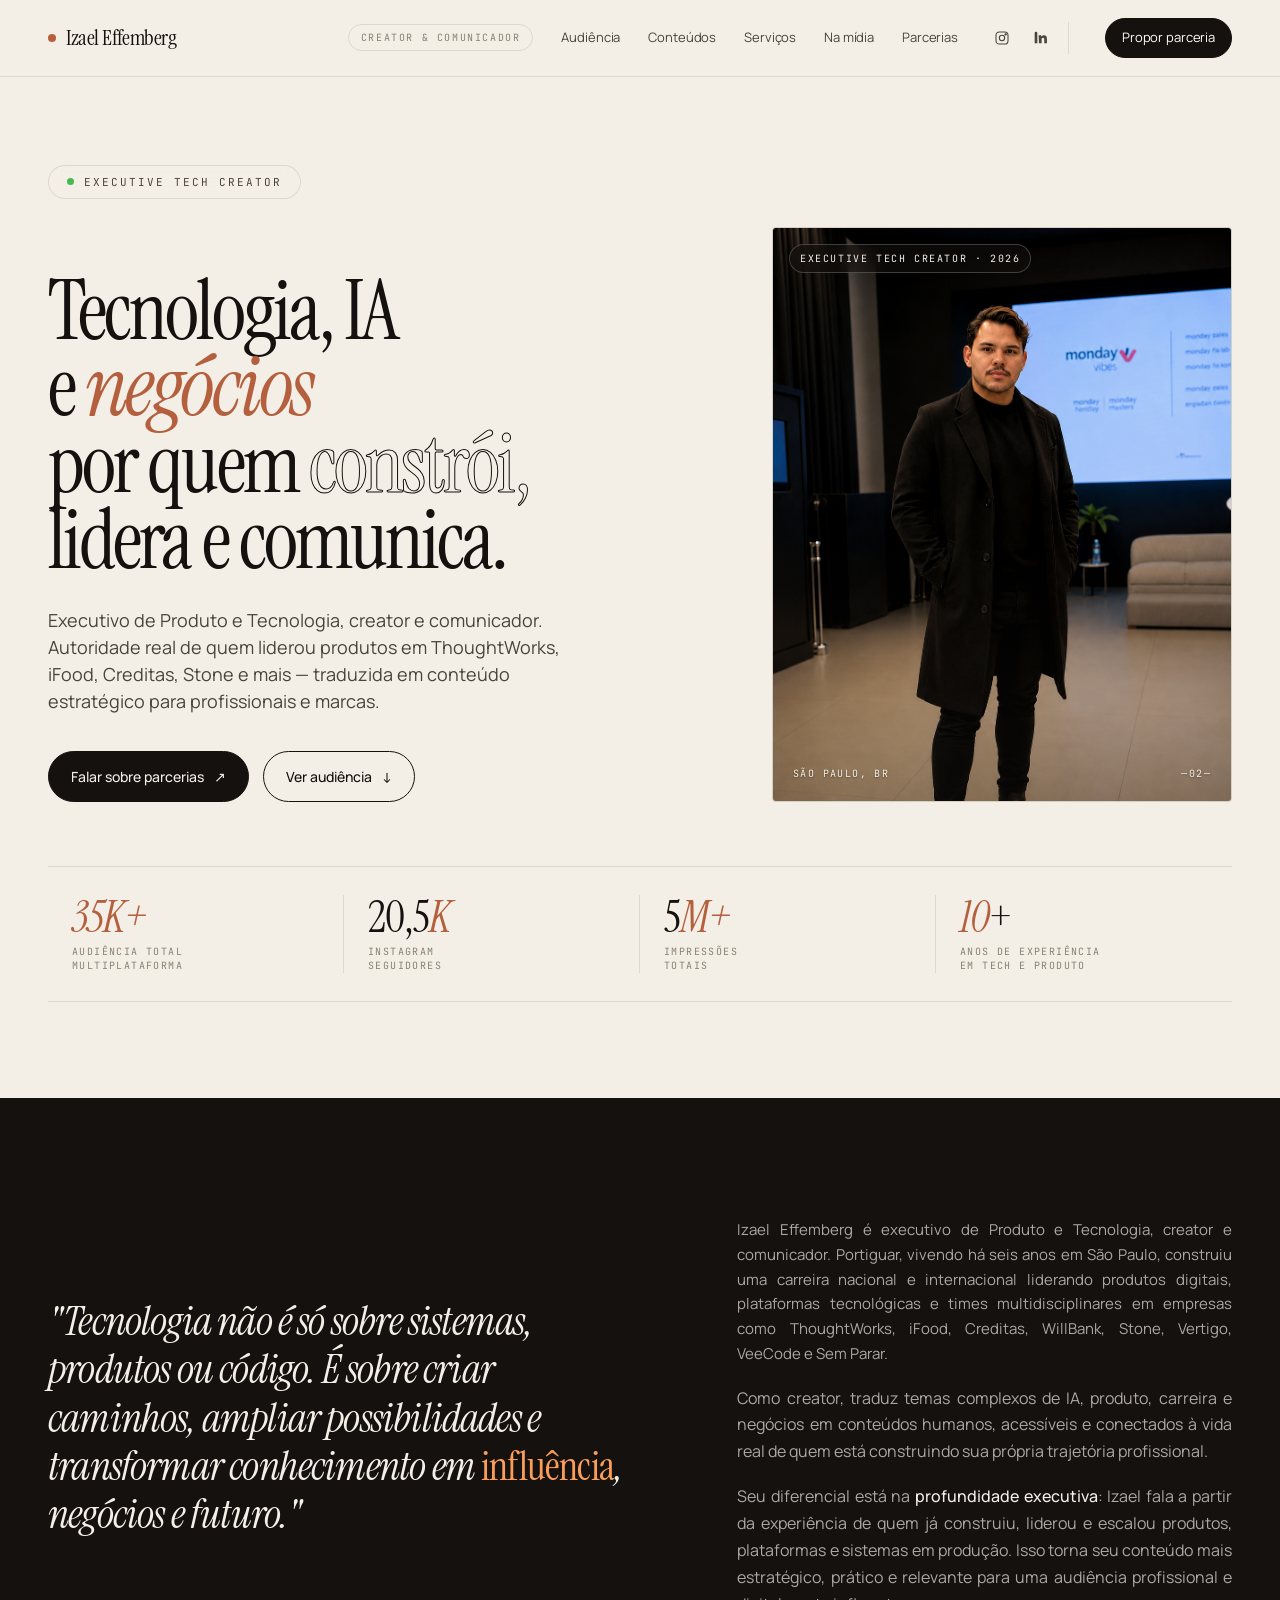
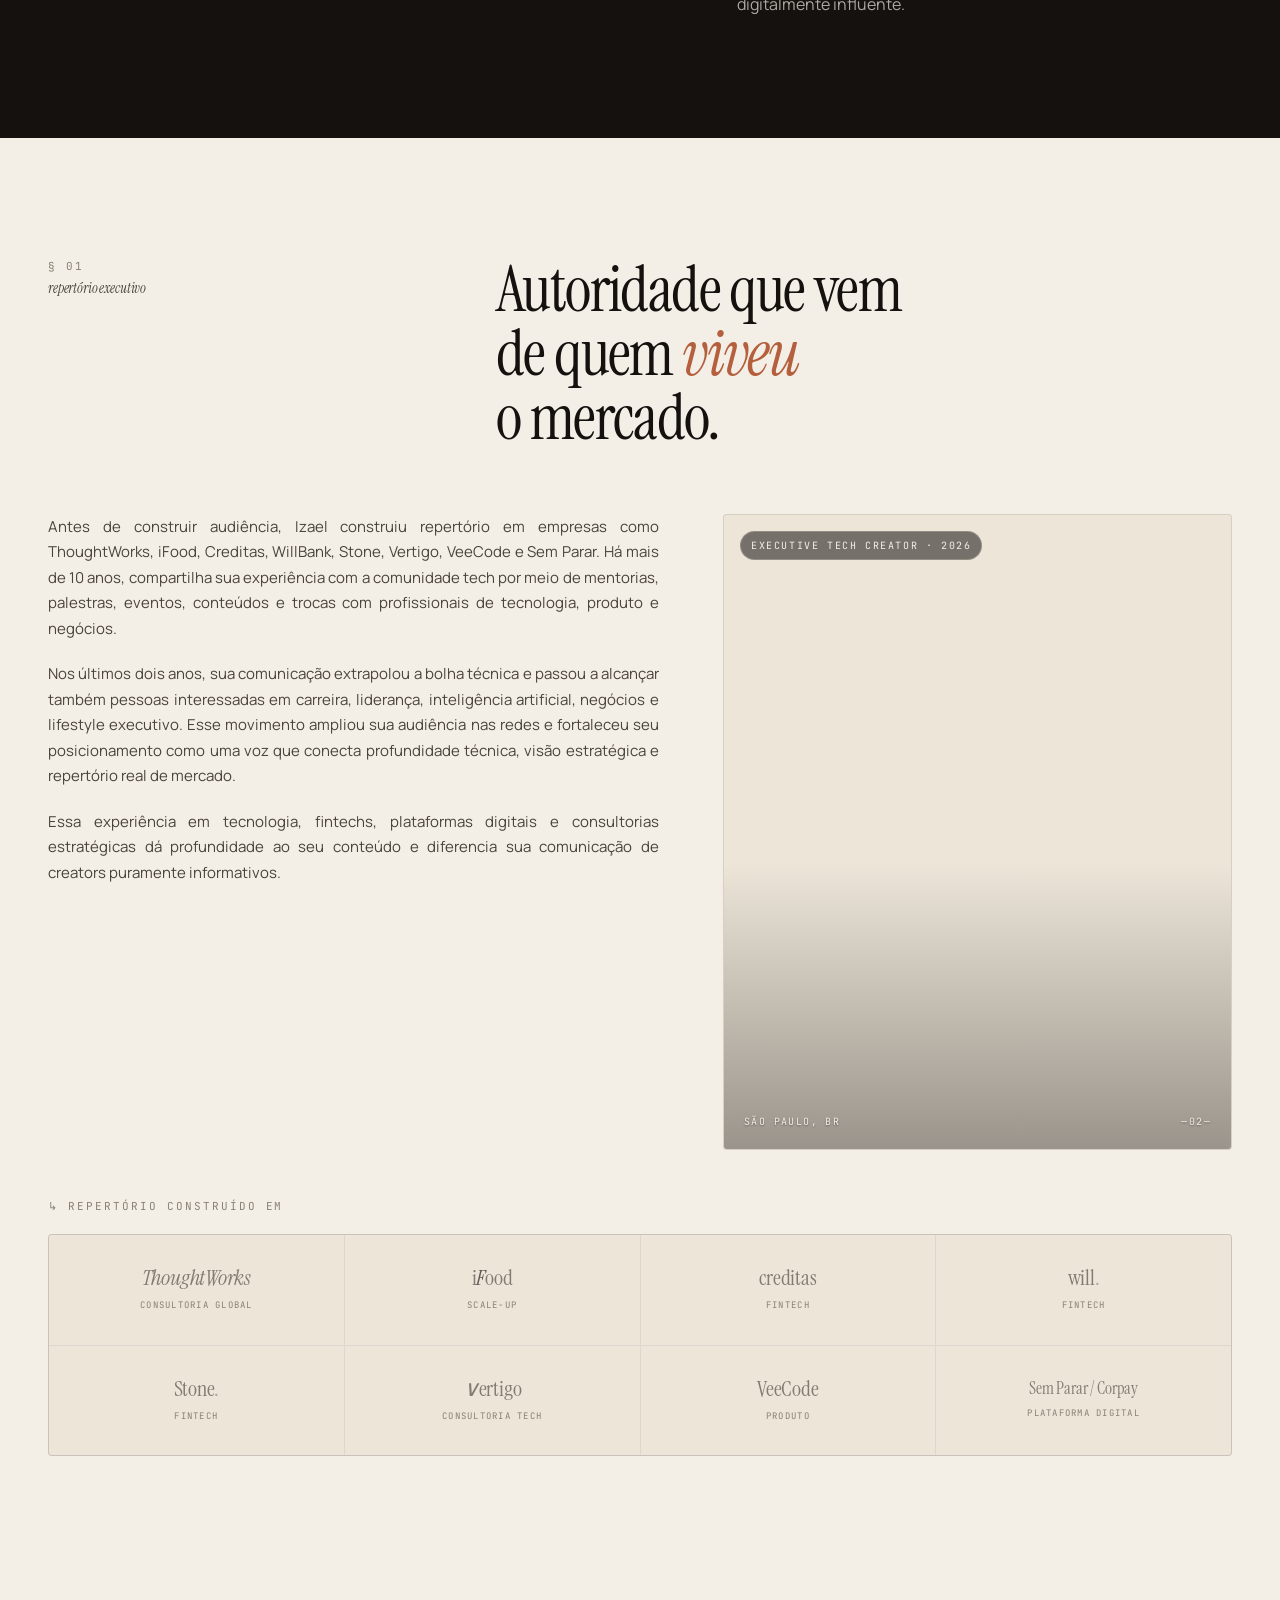
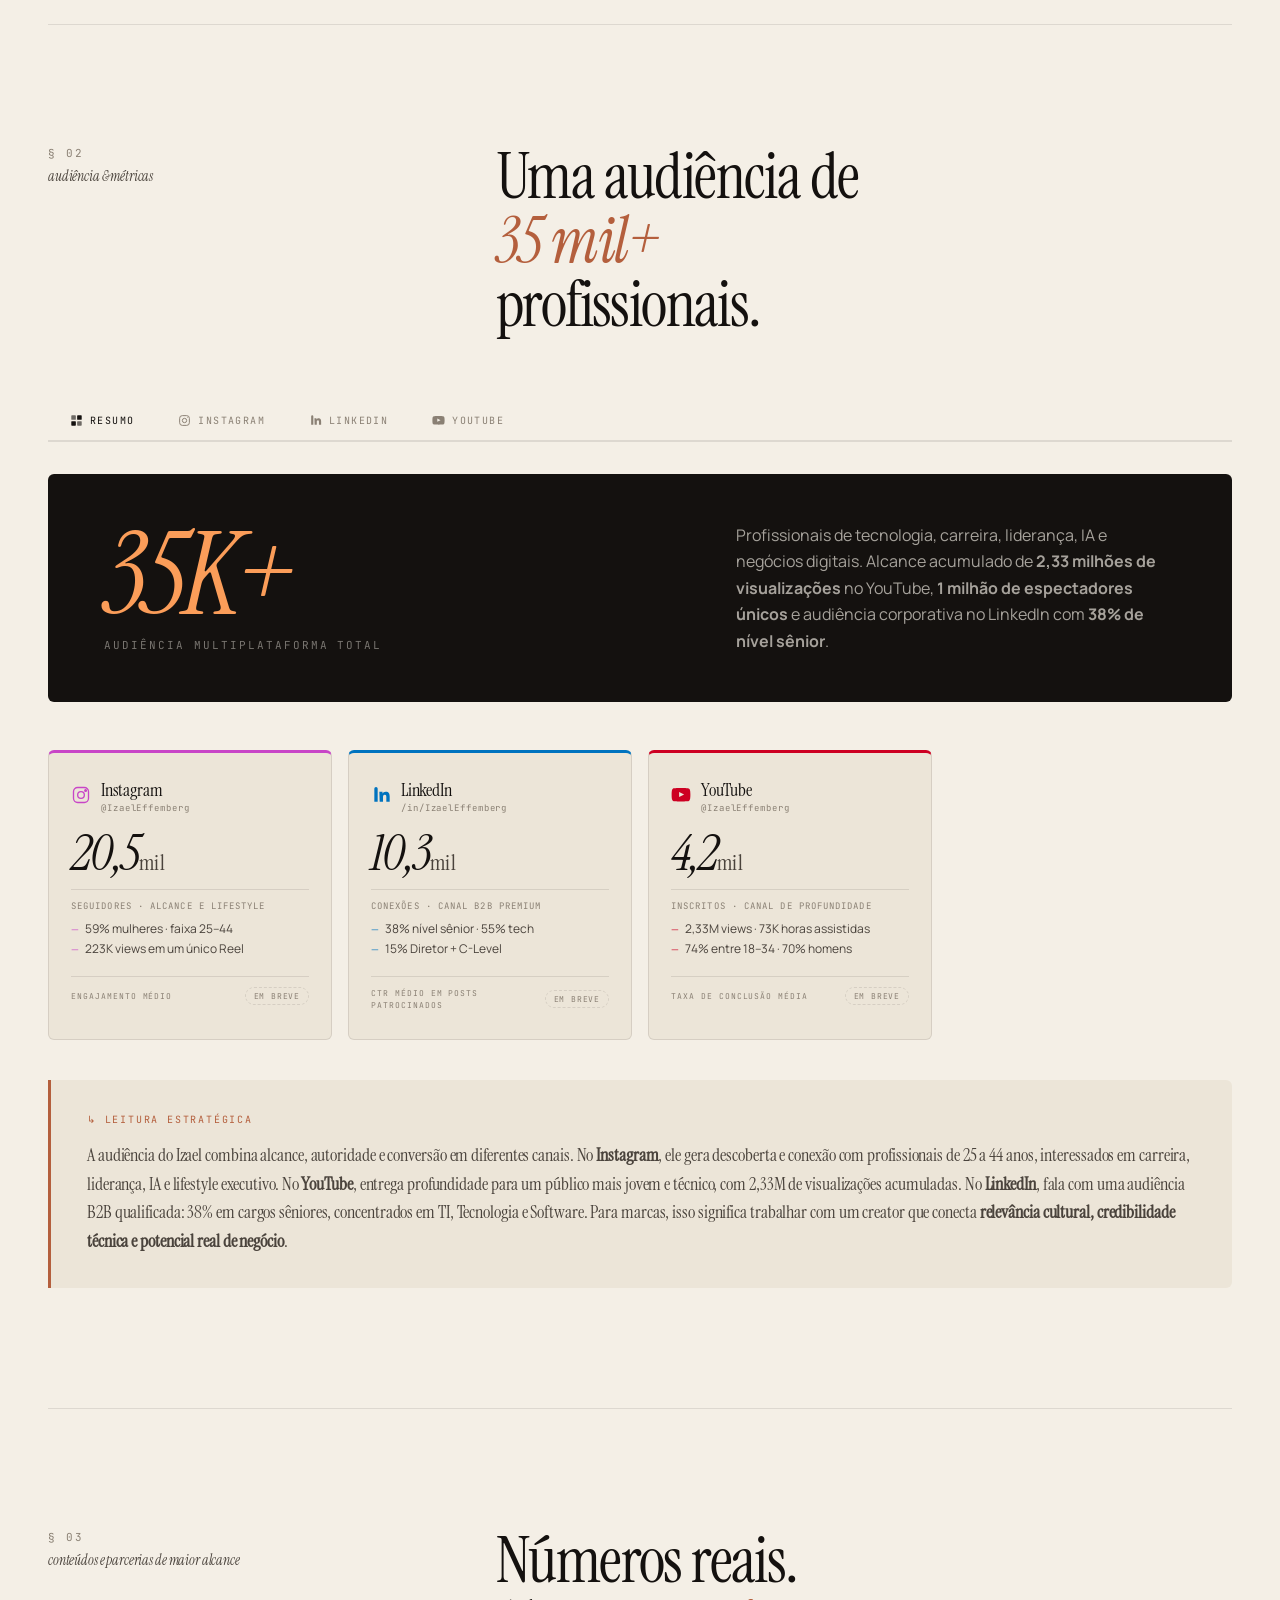
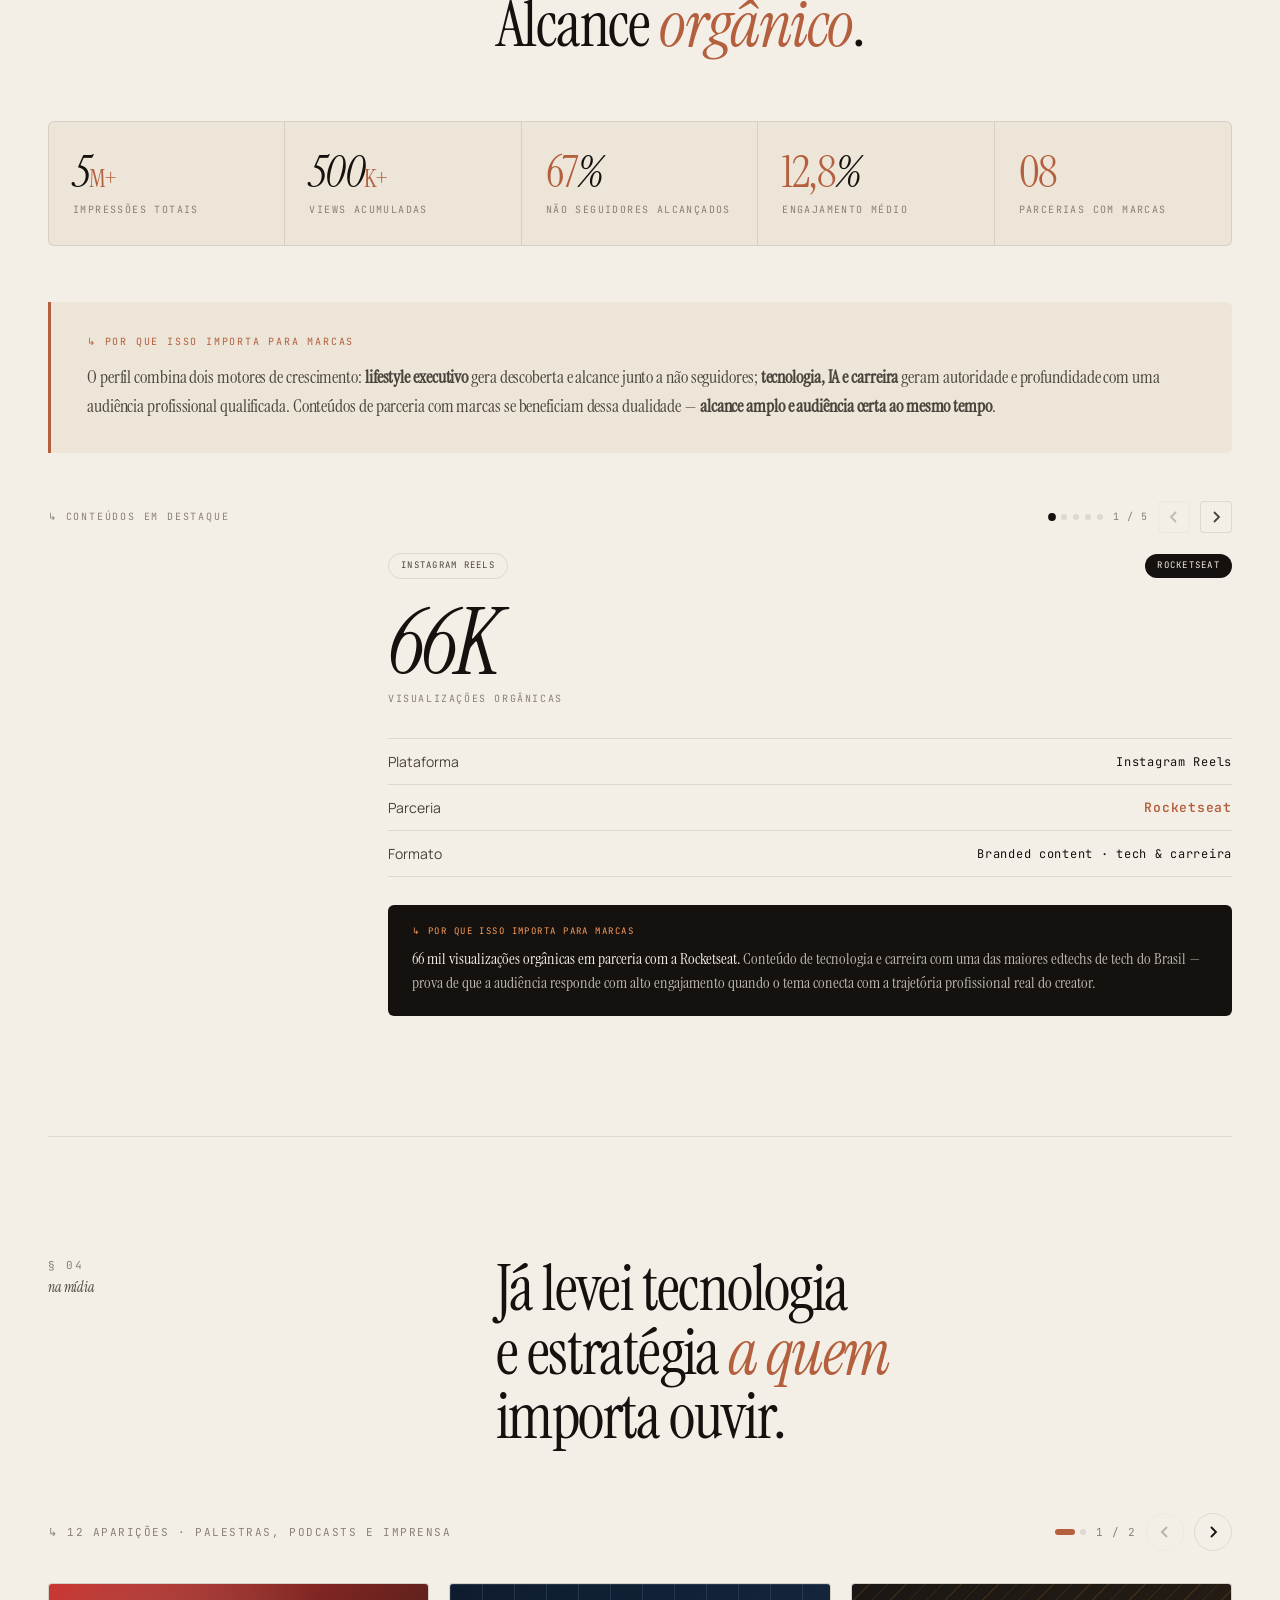
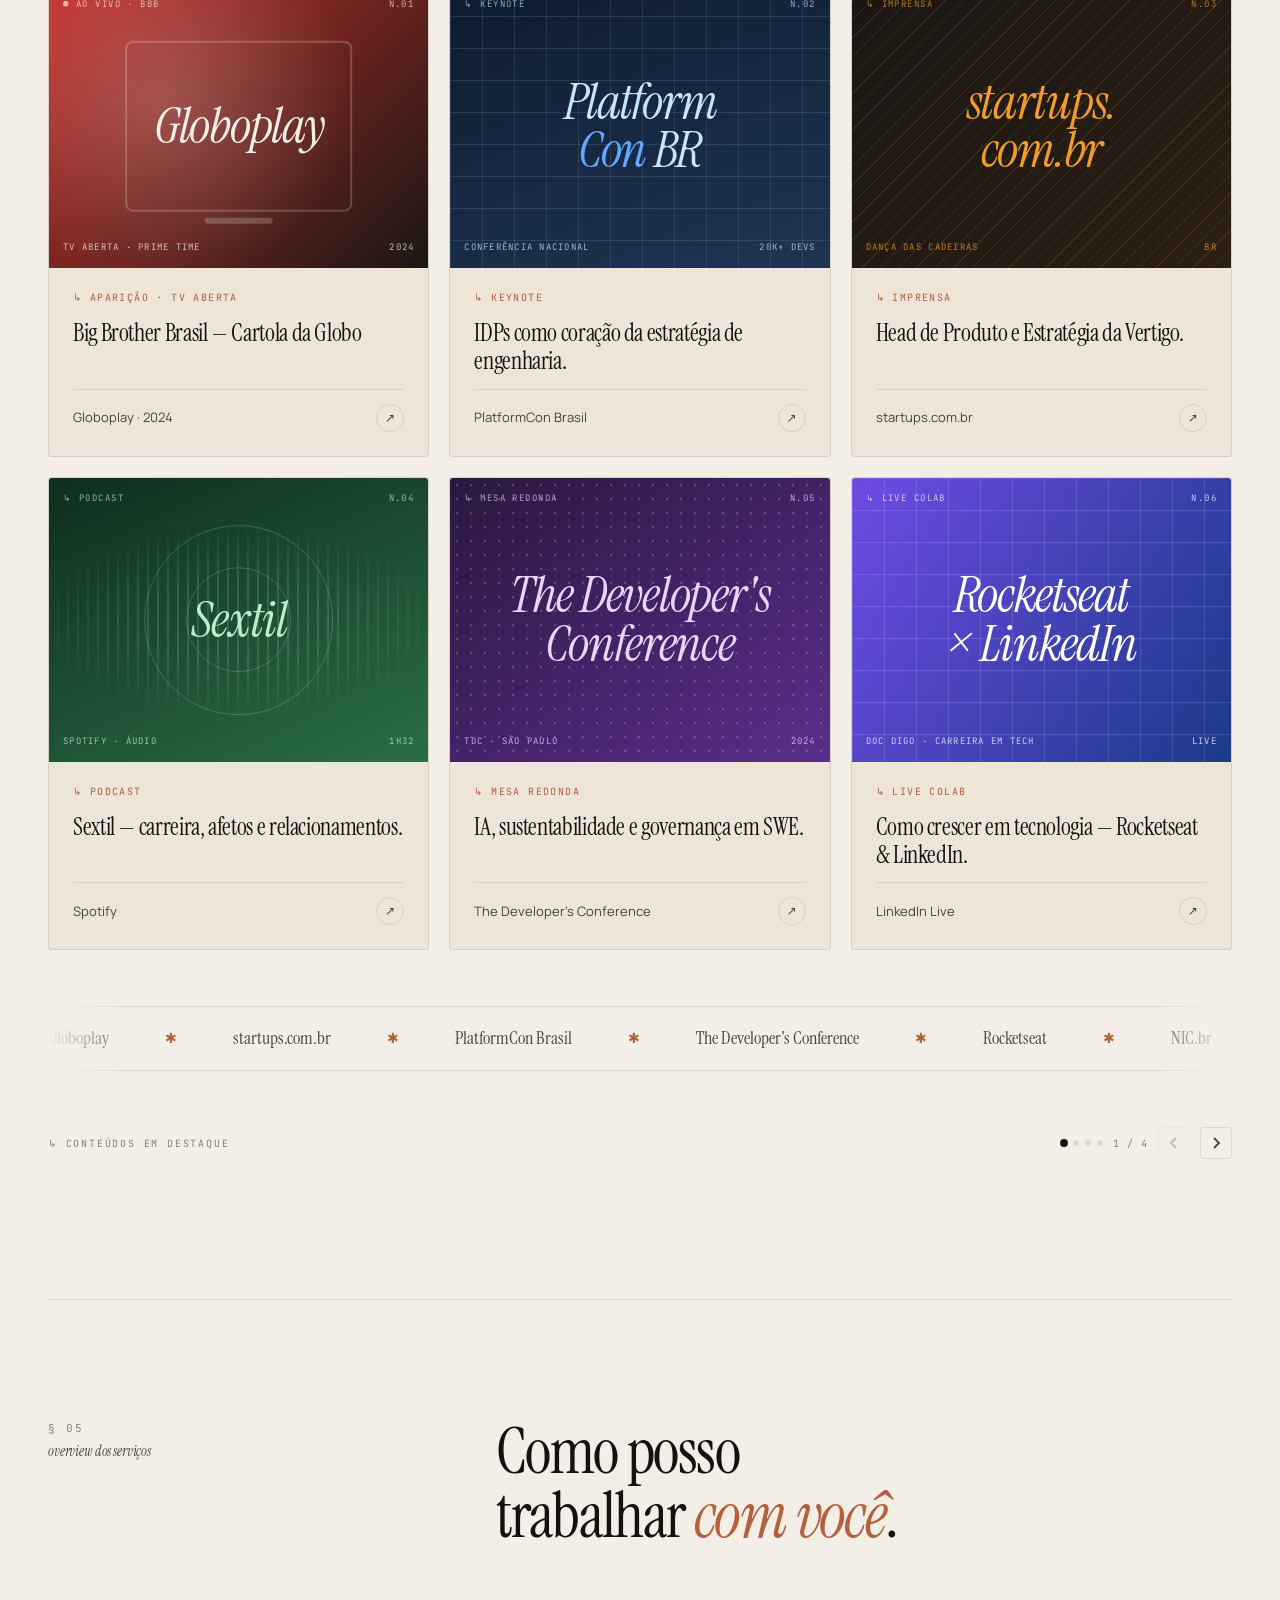
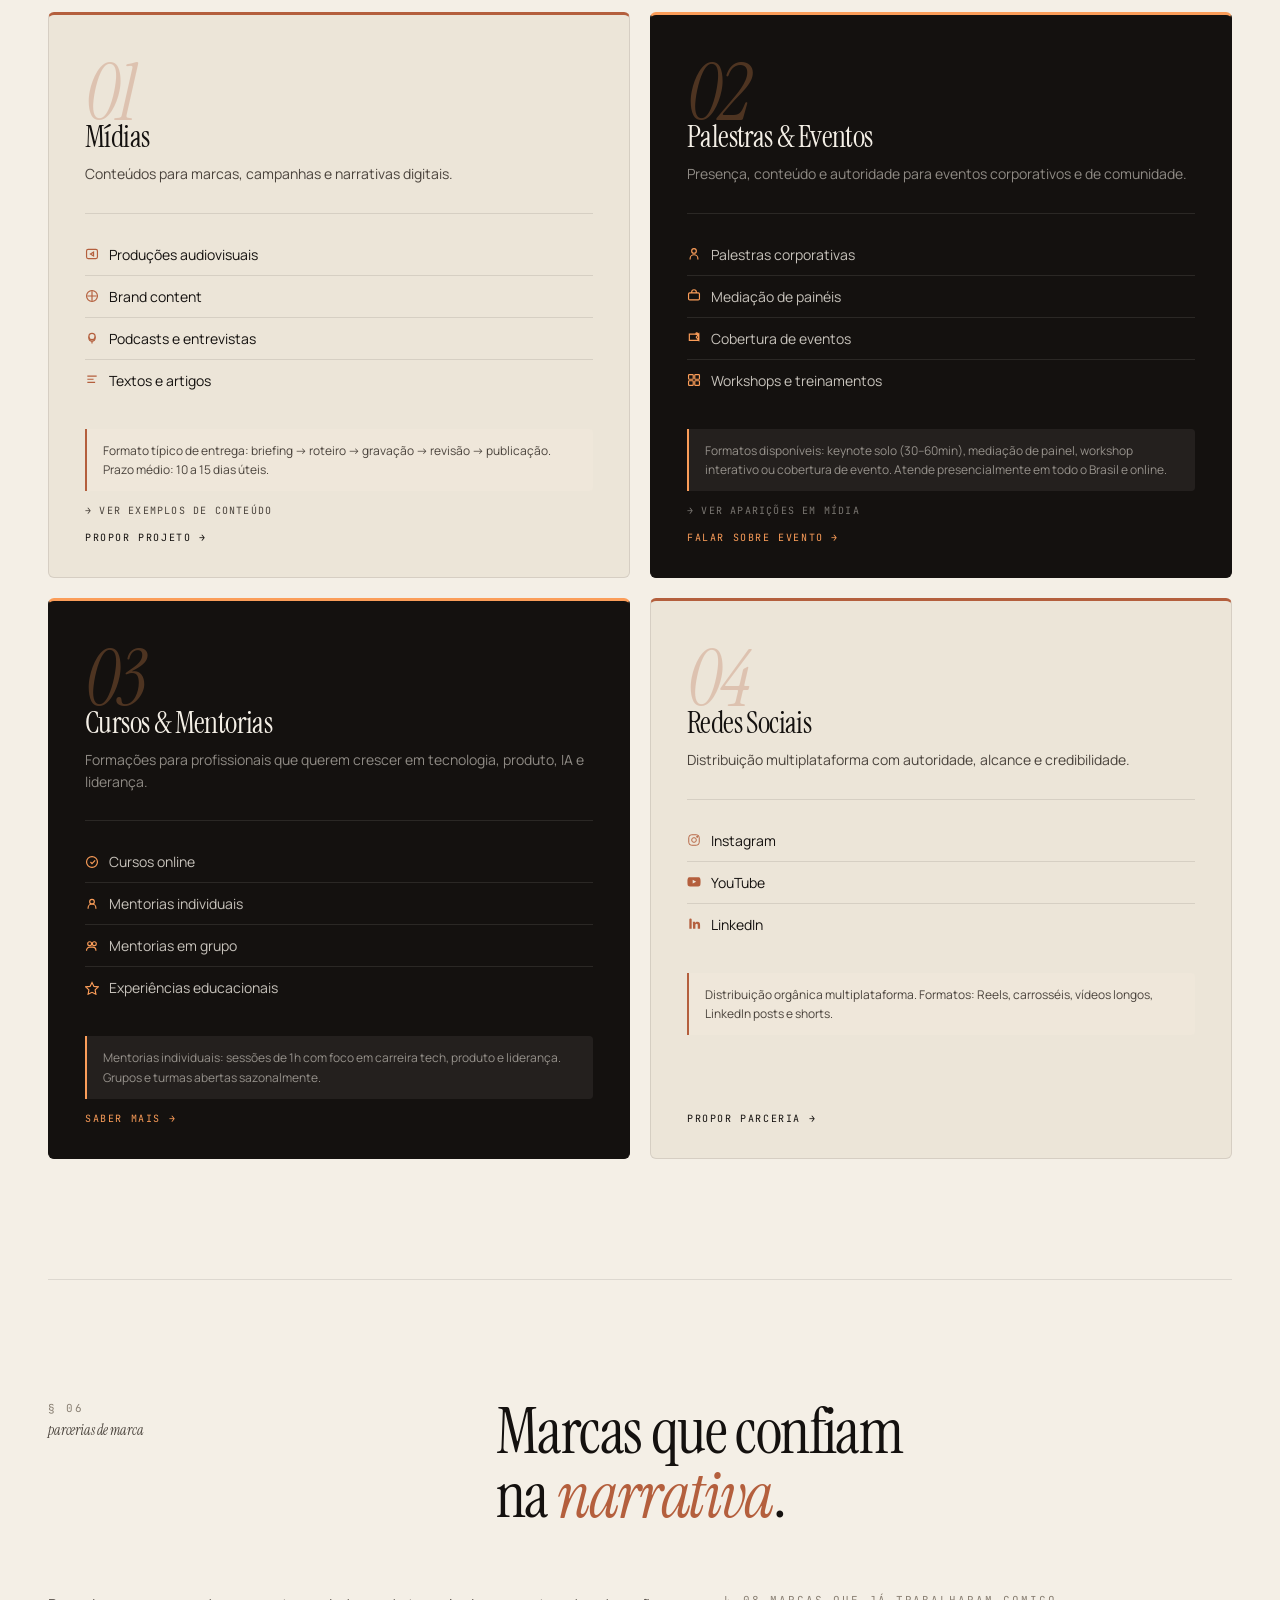
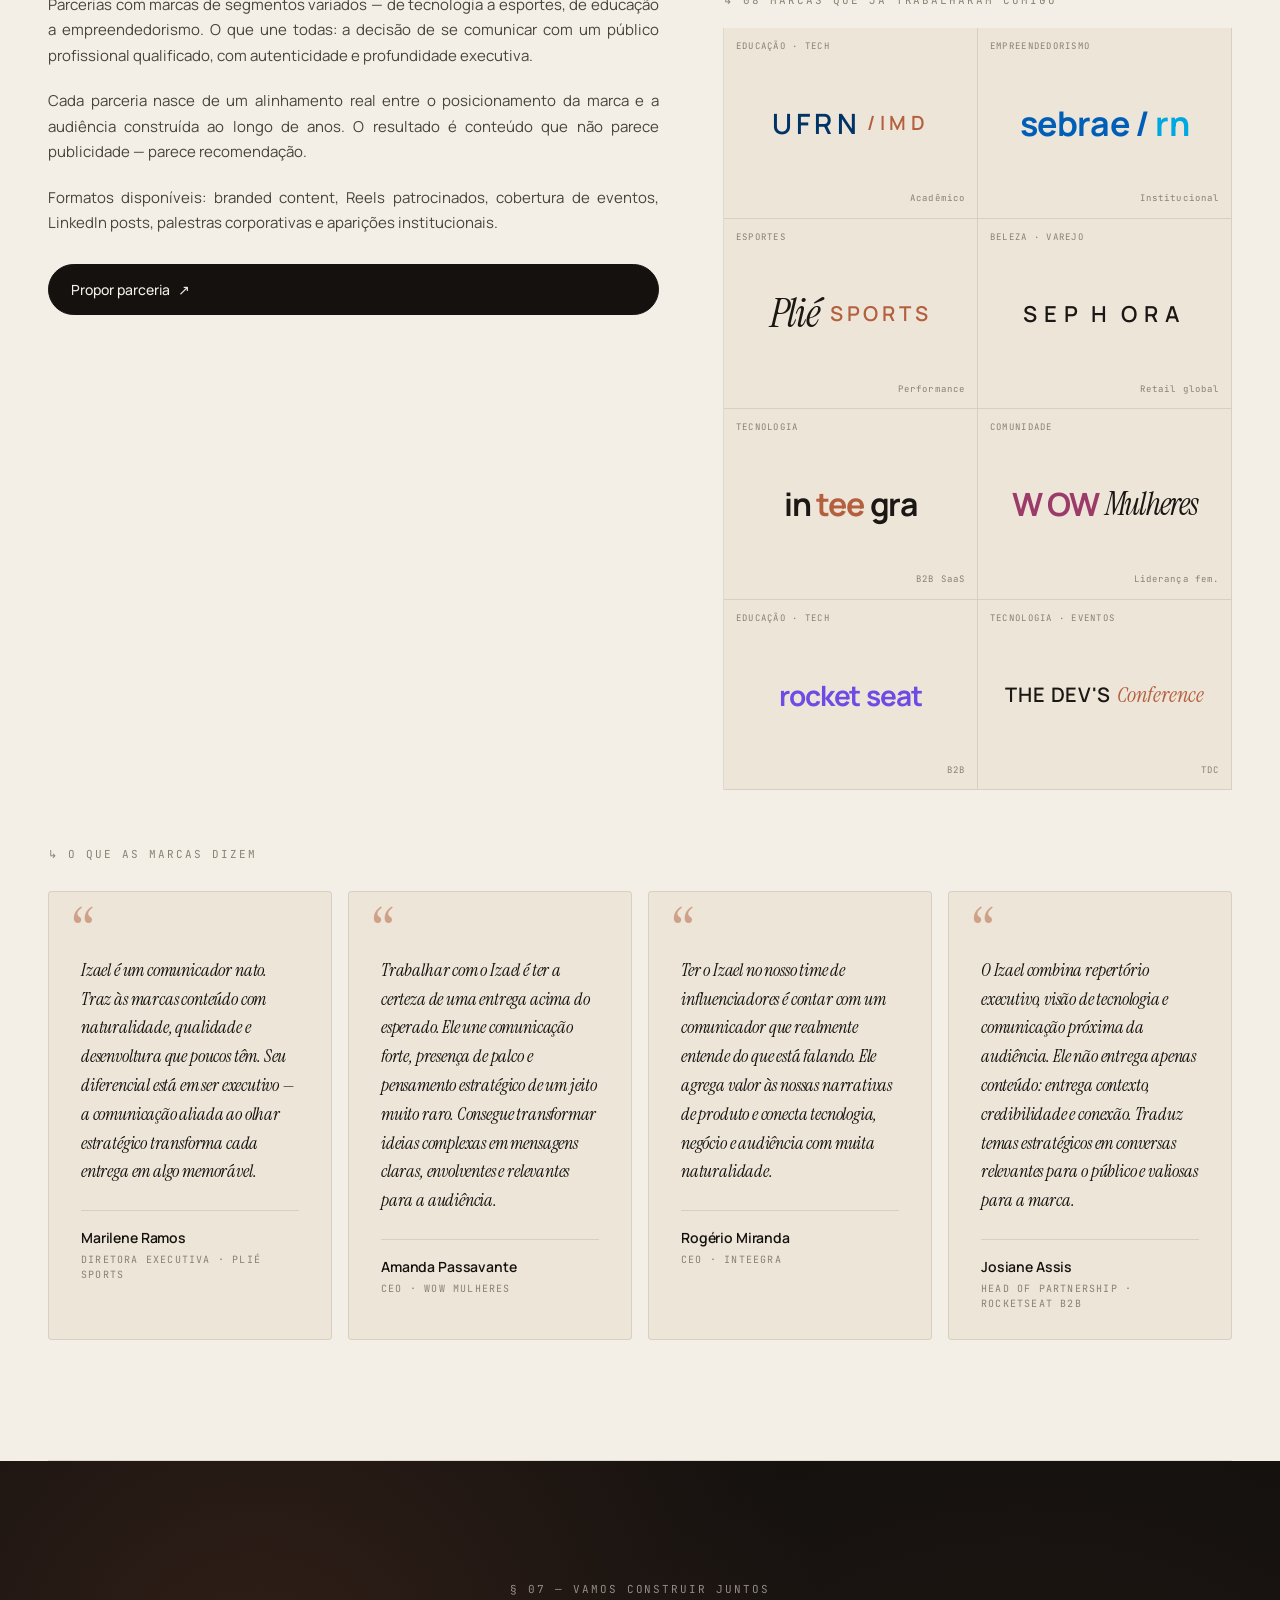
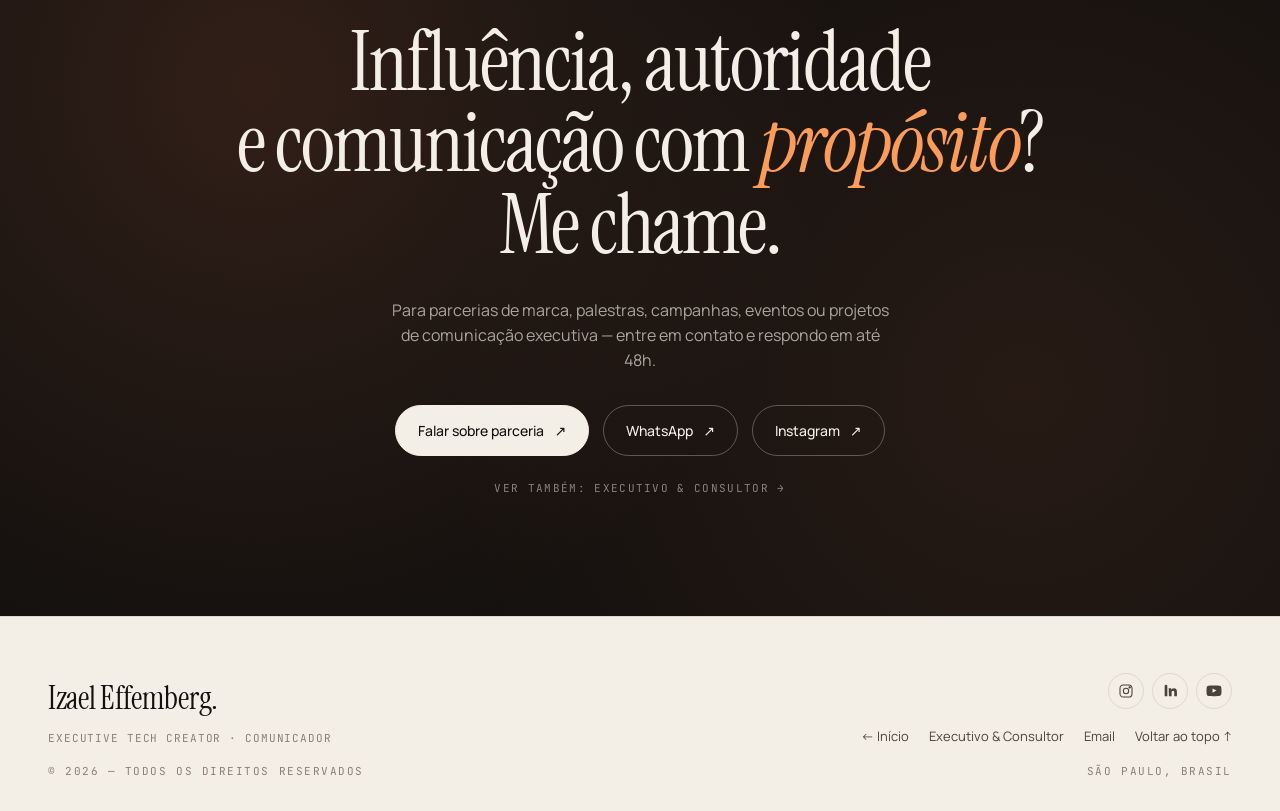
==== creator.html @ 709b32c4 "feat: nova página creator.html com media kit completo - Hero com foto editorial, título tipográfico " ====
<!doctype html>
<html lang="pt-BR">
<head>
<meta charset="utf-8" />
<meta name="viewport" content="width=device-width, initial-scale=1" />
<title>Creator & Comunicador — Izael Effemberg | Executive Tech Creator</title>
<meta name="description" content="Izael Effemberg é um Executive Tech Creator. 35K+ audiência multiplataforma, 223K views orgânicas, parceiro de marcas de tecnologia, palestrante e comunicador executivo.">
<meta property="og:title" content="Creator & Comunicador — Izael Effemberg">
<meta property="og:description" content="Tecnologia, IA e lifestyle executivo para a nova geração de líderes digitais.">
<meta property="og:type" content="website">

<link rel="preconnect" href="https://fonts.googleapis.com">
<link rel="preconnect" href="https://fonts.gstatic.com" crossorigin>
<link href="https://fonts.googleapis.com/css2?family=Instrument+Serif:ital@0;1&family=Manrope:wght@300;400;500;600;700&family=JetBrains+Mono:wght@400;500&display=swap" rel="stylesheet">
<link rel="stylesheet" href="css/styles.css">
<link rel="stylesheet" href="css/creator.css">
</head>
<body>

<!-- NAV -->
<nav class="top">
  <div class="row">
    <a href="index.html" class="logo"><span class="dot"></span>Izael Effemberg</a>
    <div class="links">
      <span class="nav-badge">Creator &amp; Comunicador</span>
      <a href="#audiencia">Audiência</a>
      <a href="#conteudos">Conteúdos</a>
      <a href="#servicos">Serviços</a>
      <a href="#midia">Na mídia</a>
      <a href="#parceiros">Parcerias</a>
      <div class="soc-row" aria-label="Redes sociais">
        <a href="https://www.instagram.com/IzaelEffemberg/" target="_blank" aria-label="Instagram">
          <svg viewBox="0 0 24 24" width="16" height="16" fill="none" stroke="currentColor" stroke-width="1.6"><rect x="3" y="3" width="18" height="18" rx="5"/><circle cx="12" cy="12" r="4"/><circle cx="17.5" cy="6.5" r="1" fill="currentColor"/></svg>
        </a>
        <a href="https://www.linkedin.com/in/IzaelEffemberg/" target="_blank" aria-label="LinkedIn">
          <svg viewBox="0 0 24 24" width="16" height="16" fill="currentColor"><path d="M4 4h4v16H4zM6 2.5a2 2 0 110 4 2 2 0 010-4zM10 8h3.8v2.2h.05c.53-.95 1.83-2.2 3.77-2.2 4.03 0 4.78 2.5 4.78 5.75V20h-4v-5.4c0-1.3-.03-2.97-1.85-2.97-1.86 0-2.14 1.4-2.14 2.87V20h-4z"/></svg>
        </a>
      </div>
      <a href="#contato" class="cta">Propor parceria</a>
    </div>
  </div>
</nav>

<!-- ═══ 1. HERO ═══ -->
<section id="top" class="hero">
  <div class="wrap">
    <div class="creator-badge"><span class="pulse"></span>Executive Tech Creator</div>
    <div class="hero-grid">
      <div>
        <h1 class="display" style="font-size:clamp(44px,6.5vw,104px);">
          Tecnologia, IA<br/>e <em>negócios</em><br/>por quem <span class="stroke">constrói,</span><br/>lidera e comunica.
        </h1>
        <p class="hero-sub">
          Executivo de Produto e Tecnologia, creator e comunicador. Autoridade real de quem liderou produtos em ThoughtWorks, iFood, Creditas, Stone e mais — traduzida em conteúdo estratégico para profissionais e marcas.
        </p>
        <div class="hero-ctas">
          <a href="#contato" class="btn primary">Falar sobre parcerias <span class="arrow">↗</span></a>
          <a href="#audiencia" class="btn ghost">Ver audiência <span class="arrow">↓</span></a>
        </div>
      </div>
      <div class="portrait">
        <img src="assets/portrait.png" alt="Izael Effemberg — Executive Tech Creator" />
        <div class="label">Executive Tech Creator · 2026</div>
        <div class="meta"><span>São Paulo, BR</span><span>—02—</span></div>
      </div>
    </div>
    <div class="hero-stats">
      <div>
        <div class="n"><em>35K+</em></div>
        <div class="l">Audiência total<br/>multiplataforma</div>
      </div>
      <div>
        <div class="n">20,5<em>K</em></div>
        <div class="l">Instagram<br/>seguidores</div>
      </div>
      <div>
        <div class="n">5<em>M+</em></div>
        <div class="l">Impressões<br/>totais</div>
      </div>
      <div>
        <div class="n"><em>10</em>+</div>
        <div class="l">Anos de experiência<br/>em tech e produto</div>
      </div>
    </div>
  </div>
</section>

<!-- ═══ 2. MANIFESTO ═══ -->
<div class="manifesto">
  <div class="wrap">
    <div class="manifesto__inner">
      <blockquote class="manifesto__quote">
        "Tecnologia não é só sobre sistemas, produtos ou código. É sobre criar caminhos,
        ampliar possibilidades e transformar conhecimento em <em>influência</em>,
        negócios e futuro."
      </blockquote>
      <div class="manifesto__body">
        <p>
          Izael Effemberg é executivo de Produto e Tecnologia, creator e comunicador.
          Portiguar, vivendo há seis anos em São Paulo, construiu uma carreira nacional
          e internacional liderando produtos digitais, plataformas tecnológicas e times
          multidisciplinares em empresas como ThoughtWorks, iFood, Creditas, WillBank,
          Stone, Vertigo, VeeCode e Sem Parar.
        </p>
        <p>
          Como creator, traduz temas complexos de IA, produto, carreira e negócios em
          conteúdos humanos, acessíveis e conectados à vida real de quem está construindo
          sua própria trajetória profissional.
        </p>
        <p>
          Seu diferencial está na <strong>profundidade executiva</strong>: Izael fala a partir da
          experiência de quem já construiu, liderou e escalou produtos, plataformas e sistemas
          em produção. Isso torna seu conteúdo mais estratégico, prático e relevante para uma
          audiência profissional e digitalmente influente.
        </p>
      </div>
    </div>
  </div>
</div>

<!-- ═══ REPERTÓRIO EXECUTIVO ═══ -->
<section id="repertorio" class="sec">
  <div class="wrap">
    <div class="sec-header">
      <div class="sec-num">
        <span>§ 01</span>
        <span class="serif">repertório executivo</span>
      </div>
      <h2>Autoridade que vem<br/>de quem <em>viveu</em><br/>o mercado.</h2>
    </div>
    <div class="rep-layout">
      <div class="rep-layout__text">
        <p>Antes de construir audiência, Izael construiu repertório em empresas como ThoughtWorks, iFood, Creditas, WillBank, Stone, Vertigo, VeeCode e Sem Parar. Há mais de 10 anos, compartilha sua experiência com a comunidade tech por meio de mentorias, palestras, eventos, conteúdos e trocas com profissionais de tecnologia, produto e negócios.</p>
        <p>Nos últimos dois anos, sua comunicação extrapolou a bolha técnica e passou a alcançar também pessoas interessadas em carreira, liderança, inteligência artificial, negócios e lifestyle executivo. Esse movimento ampliou sua audiência nas redes e fortaleceu seu posicionamento como uma voz que conecta profundidade técnica, visão estratégica e repertório real de mercado.</p>
        <p>Essa experiência em tecnologia, fintechs, plataformas digitais e consultorias estratégicas dá profundidade ao seu conteúdo e diferencia sua comunicação de creators puramente informativos.</p>
      </div>
      <div class="portrait">
        <video autoplay loop muted playsinline>
          <source src="assets/video-pg-principal.MP4" type="video/mp4">
        </video>
        <div class="label">Executive Tech Creator · 2026</div>
        <div class="meta"><span>São Paulo, BR</span><span>—02—</span></div>
      </div>
    </div>

    <div class="rep-companies-wrap">
      <div class="eyebrow" style="margin-bottom:20px;">↳ Repertório construído em</div>
      <div class="pro-companies-grid">
        <div class="pro-company-cell">
          <div class="pro-company-name" style="font-family:var(--serif);font-style:italic;">ThoughtWorks</div>
          <div class="pro-company-category">Consultoria global</div>
        </div>
        <div class="pro-company-cell">
          <div class="pro-company-name" style="font-family:var(--serif);">i<em style="font-style:italic;color:var(--ink);">F</em>ood</div>
          <div class="pro-company-category">Scale-up</div>
        </div>
        <div class="pro-company-cell">
          <div class="pro-company-name" style="text-transform:lowercase;">creditas</div>
          <div class="pro-company-category">Fintech</div>
        </div>
        <div class="pro-company-cell">
          <div class="pro-company-name" style="text-transform:lowercase;">will<em style="font-style:normal;color:var(--ink-3);">.</em></div>
          <div class="pro-company-category">Fintech</div>
        </div>
        <div class="pro-company-cell">
          <div class="pro-company-name">Stone<em style="font-style:normal;color:var(--ink-3);">.</em></div>
          <div class="pro-company-category">Fintech</div>
        </div>
        <div class="pro-company-cell">
          <div class="pro-company-name"><em style="font-style:italic;">∨</em>ertigo</div>
          <div class="pro-company-category">Consultoria tech</div>
        </div>
        <div class="pro-company-cell">
          <div class="pro-company-name">VeeCode</div>
          <div class="pro-company-category">Produto</div>
        </div>
        <div class="pro-company-cell">
          <div class="pro-company-name" style="font-size:clamp(13px,1.4vw,17px);">Sem Parar / Corpay</div>
          <div class="pro-company-category">Plataforma digital</div>
        </div>
      </div>
    </div>
  </div>
</section>
<div class="wrap"><div class="rule"></div></div>

<!-- ═══ 3. AUDIÊNCIA & MÉTRICAS ═══ -->
<section id="audiencia" class="sec">
  <div class="wrap">
    <div class="sec-header">
      <div class="sec-num">
        <span>§ 02</span>
        <span class="serif">audiência & métricas</span>
      </div>
      <h2>Uma audiência de<br/><em>35 mil+</em><br/>profissionais.</h2>
    </div>

    <!-- Tabs de navegação -->
    <div class="aud-tabs" id="aud-tabs">
      <button class="aud-tab active" data-slide="0">
        <svg viewBox="0 0 20 20" width="13" height="13" fill="currentColor"><rect x="2" y="2" width="7" height="7" rx="1" opacity="0.6"/><rect x="11" y="2" width="7" height="7" rx="1"/><rect x="2" y="11" width="7" height="7" rx="1"/><rect x="11" y="11" width="7" height="7" rx="1" opacity="0.6"/></svg>
        <span>Resumo</span>
      </button>
      <button class="aud-tab" data-plat="instagram" data-slide="1">
        <svg viewBox="0 0 24 24" width="13" height="13" fill="none" stroke="currentColor" stroke-width="1.8"><rect x="3" y="3" width="18" height="18" rx="5"/><circle cx="12" cy="12" r="4"/><circle cx="17.5" cy="6.5" r="0.8" fill="currentColor" stroke="none"/></svg>
        <span>Instagram</span>
      </button>
      <button class="aud-tab" data-plat="linkedin" data-slide="2">
        <svg viewBox="0 0 24 24" width="13" height="13" fill="currentColor"><path d="M4 4h4v16H4zM6 2.5a2 2 0 110 4 2 2 0 010-4zM10 8h3.8v2.2h.05c.53-.95 1.83-2.2 3.77-2.2 4.03 0 4.78 2.5 4.78 5.75V20h-4v-5.4c0-1.3-.03-2.97-1.85-2.97-1.86 0-2.14 1.4-2.14 2.87V20h-4z"/></svg>
        <span>LinkedIn</span>
      </button>
      <button class="aud-tab" data-plat="youtube" data-slide="3">
        <svg viewBox="0 0 24 24" width="13" height="13" fill="currentColor"><path d="M23 7.2s-.22-1.57-.9-2.27c-.86-.92-1.83-.93-2.27-.98C16.7 3.7 12 3.7 12 3.7s-4.7 0-7.83.25c-.44.05-1.4.06-2.27.98C1.22 5.63 1 7.2 1 7.2S.75 9.04.75 10.88v1.74c0 1.84.25 3.68.25 3.68s.22 1.57.9 2.27c.86.92 2 .89 2.5.99 1.83.18 7.6.23 7.6.23s4.7-.01 7.83-.26c.44-.05 1.4-.06 2.27-.98.68-.7.9-2.27.9-2.27s.25-1.84.25-3.68v-1.74C23.25 9.04 23 7.2 23 7.2zM9.75 14.5V8.25l6 3.13-6 3.12z"/></svg>
        <span>YouTube</span>
      </button>
    </div>

    <!-- Carrossel -->
    <div class="aud-overflow" id="aud-overflow">
      <div class="aud-track" id="aud-track">

        <!-- ══ SLIDE 0: Resumo executivo ══ -->
        <div class="aud-slide">
          <div class="audience-band">
            <div class="audience-band__left">
              <div class="audience-band__num">35K+</div>
              <div class="audience-band__label">Audiência multiplataforma total</div>
            </div>
            <div class="audience-band__right">
              <p>
                Profissionais de tecnologia, carreira, liderança, IA e negócios digitais.
                Alcance acumulado de <strong>2,33 milhões de visualizações</strong> no YouTube,
                <strong>1 milhão de espectadores únicos</strong> e audiência corporativa
                no LinkedIn com <strong>38% de nível sênior</strong>.
              </p>
            </div>
          </div>

          <div class="aud-plat-summary">
            <div class="aud-plat-card" data-plat="instagram">
              <div class="aud-plat-card__header">
                <div class="aud-plat-card__icon">
                  <svg viewBox="0 0 24 24" width="20" height="20" fill="none" stroke="currentColor" stroke-width="1.6"><rect x="3" y="3" width="18" height="18" rx="5"/><circle cx="12" cy="12" r="4"/><circle cx="17.5" cy="6.5" r="1" fill="currentColor"/></svg>
                </div>
                <div>
                  <div class="aud-plat-card__name">Instagram</div>
                  <div class="aud-plat-card__handle">@IzaelEffemberg</div>
                </div>
              </div>
              <div class="aud-plat-card__count">20,5<span>mil</span></div>
              <div class="aud-plat-card__label">seguidores · alcance e lifestyle</div>
              <ul class="aud-plat-card__facts">
                <li>59% mulheres · faixa 25–44</li>
                <li>223K views em um único Reel</li>
              </ul>
              <div class="aud-metric-pending">
                <span class="aud-metric-pending__label">Engajamento médio</span>
                <span class="aud-metric-pending__badge">Em breve</span>
              </div>
            </div>

            <div class="aud-plat-card" data-plat="linkedin">
              <div class="aud-plat-card__header">
                <div class="aud-plat-card__icon">
                  <svg viewBox="0 0 24 24" width="20" height="20" fill="currentColor"><path d="M4 4h4v16H4zM6 2.5a2 2 0 110 4 2 2 0 010-4zM10 8h3.8v2.2h.05c.53-.95 1.83-2.2 3.77-2.2 4.03 0 4.78 2.5 4.78 5.75V20h-4v-5.4c0-1.3-.03-2.97-1.85-2.97-1.86 0-2.14 1.4-2.14 2.87V20h-4z"/></svg>
                </div>
                <div>
                  <div class="aud-plat-card__name">LinkedIn</div>
                  <div class="aud-plat-card__handle">/in/IzaelEffemberg</div>
                </div>
              </div>
              <div class="aud-plat-card__count">10,3<span>mil</span></div>
              <div class="aud-plat-card__label">conexões · canal B2B premium</div>
              <ul class="aud-plat-card__facts">
                <li>38% nível sênior · 55% tech</li>
                <li>15% Diretor + C-Level</li>
              </ul>
              <div class="aud-metric-pending">
                <span class="aud-metric-pending__label">CTR médio em posts patrocinados</span>
                <span class="aud-metric-pending__badge">Em breve</span>
              </div>
            </div>

            <div class="aud-plat-card" data-plat="youtube">
              <div class="aud-plat-card__header">
                <div class="aud-plat-card__icon">
                  <svg viewBox="0 0 24 24" width="20" height="20" fill="currentColor"><path d="M23 7.2s-.22-1.57-.9-2.27c-.86-.92-1.83-.93-2.27-.98C16.7 3.7 12 3.7 12 3.7s-4.7 0-7.83.25c-.44.05-1.4.06-2.27.98C1.22 5.63 1 7.2 1 7.2S.75 9.04.75 10.88v1.74c0 1.84.25 3.68.25 3.68s.22 1.57.9 2.27c.86.92 2 .89 2.5.99 1.83.18 7.6.23 7.6.23s4.7-.01 7.83-.26c.44-.05 1.4-.06 2.27-.98.68-.7.9-2.27.9-2.27s.25-1.84.25-3.68v-1.74C23.25 9.04 23 7.2 23 7.2zM9.75 14.5V8.25l6 3.13-6 3.12z"/></svg>
                </div>
                <div>
                  <div class="aud-plat-card__name">YouTube</div>
                  <div class="aud-plat-card__handle">@IzaelEffemberg</div>
                </div>
              </div>
              <div class="aud-plat-card__count">4,2<span>mil</span></div>
              <div class="aud-plat-card__label">inscritos · canal de profundidade</div>
              <ul class="aud-plat-card__facts">
                <li>2,33M views · 73K horas assistidas</li>
                <li>74% entre 18–34 · 70% homens</li>
              </ul>
              <div class="aud-metric-pending">
                <span class="aud-metric-pending__label">Taxa de conclusão média</span>
                <span class="aud-metric-pending__badge">Em breve</span>
              </div>
            </div>

          </div>

          <div class="insights-band">
            <div class="insights-band__label">↳ Leitura estratégica</div>
            <p>A audiência do Izael combina alcance, autoridade e conversão em diferentes canais. No <strong>Instagram</strong>, ele gera descoberta e conexão com profissionais de 25 a 44 anos, interessados em carreira, liderança, IA e lifestyle executivo. No <strong>YouTube</strong>, entrega profundidade para um público mais jovem e técnico, com 2,33M de visualizações acumuladas. No <strong>LinkedIn</strong>, fala com uma audiência B2B qualificada: 38% em cargos sêniores, concentrados em TI, Tecnologia e Software. Para marcas, isso significa trabalhar com um creator que conecta <strong>relevância cultural, credibilidade técnica e potencial real de negócio</strong>.</p>
          </div>
        </div>

        <!-- ══ SLIDE 1: Instagram ══ -->
        <div class="aud-slide">
          <div class="plat-block" data-plat="instagram">
      <div class="plat-block__head">
        <div class="plat-block__identity">
          <div class="plat-block__icon">
            <svg viewBox="0 0 24 24" width="24" height="24" fill="none" stroke="currentColor" stroke-width="1.6"><rect x="3" y="3" width="18" height="18" rx="5"/><circle cx="12" cy="12" r="4"/><circle cx="17.5" cy="6.5" r="1" fill="currentColor"/></svg>
          </div>
          <div>
            <div class="plat-block__name">Instagram</div>
            <div class="plat-block__handle">@IzaelEffemberg</div>
          </div>
        </div>
        <div class="plat-block__count-wrap">
          <div class="plat-block__count">20,5<span>mil</span></div>
          <div class="plat-block__count-label">seguidores · principal canal de alcance</div>
        </div>
      </div>
      <p class="plat-block__desc">Bastidores, lifestyle executivo, eventos, networking e construção de marca pessoal.</p>

      <div class="perf-strip perf-strip--3col perf-strip--spaced">
        <div class="perf-strip__cell">
          <div class="perf-strip__num">20,5<em style="font-size:0.55em;font-style:normal;">K</em></div>
          <div class="perf-strip__label">Seguidores</div>
        </div>
        <div class="perf-strip__cell">
          <div class="perf-strip__num"><em>223</em>K</div>
          <div class="perf-strip__label">Views em um único Reel</div>
        </div>
        <div class="perf-strip__cell">
          <div class="perf-strip__num"><em>67</em>%</div>
          <div class="perf-strip__label">Não seguidores alcançados</div>
        </div>
      </div>

      <div class="demo-grid">
        <div>
          <div class="demo-block__label">Faixa etária</div>
          <div class="demo-age-bars">
            <div class="demo-age-bar">
              <div class="demo-age-bar__label">25–34</div>
              <div class="demo-age-bar__track"><div class="demo-age-bar__fill primary" style="--pct:87.4%"></div></div>
              <div class="demo-age-bar__value">43,7%</div>
            </div>
            <div class="demo-age-bar">
              <div class="demo-age-bar__label">35–44</div>
              <div class="demo-age-bar__track"><div class="demo-age-bar__fill primary" style="--pct:60.4%"></div></div>
              <div class="demo-age-bar__value">30,2%</div>
            </div>
            <div class="demo-age-bar">
              <div class="demo-age-bar__label">45–54</div>
              <div class="demo-age-bar__track"><div class="demo-age-bar__fill" style="--pct:33.4%"></div></div>
              <div class="demo-age-bar__value">16,7%</div>
            </div>
            <div class="demo-age-bar">
              <div class="demo-age-bar__label">18–24</div>
              <div class="demo-age-bar__track"><div class="demo-age-bar__fill" style="--pct:14.6%"></div></div>
              <div class="demo-age-bar__value">7,3%</div>
            </div>
            <div class="demo-age-bar">
              <div class="demo-age-bar__label">55–64</div>
              <div class="demo-age-bar__track"><div class="demo-age-bar__fill" style="--pct:2.8%"></div></div>
              <div class="demo-age-bar__value">1,4%</div>
            </div>
          </div>
        </div>
        <div>
          <div class="demo-block__label">Gênero</div>
          <div class="demo-gender">
            <div class="demo-gender__bar">
              <div class="demo-gender__fill-f" style="width:59.3%"></div>
              <div class="demo-gender__fill-m" style="flex:1"></div>
            </div>
            <div class="demo-gender__labels">
              <div class="demo-gender__item">
                <div class="demo-gender__pct female">59,3%</div>
                <div class="demo-gender__name">Mulheres</div>
              </div>
              <div class="demo-gender__item" style="align-items:flex-end;">
                <div class="demo-gender__pct male">40,7%</div>
                <div class="demo-gender__name">Homens</div>
              </div>
            </div>
          </div>
        </div>
      </div>
      <div class="demo-secondary demo-secondary--single">
        <div>
          <div class="demo-block__label">Principais cidades</div>
          <div class="demo-city-list">
            <div class="demo-city-item">
              <span class="demo-city-item__name">São Paulo</span>
              <div class="demo-city-item__bar"><div class="demo-city-item__bar-fill" style="width:100%"></div></div>
              <span class="demo-city-item__pct">6,1%</span>
            </div>
            <div class="demo-city-item">
              <span class="demo-city-item__name">Natal</span>
              <div class="demo-city-item__bar"><div class="demo-city-item__bar-fill" style="width:78%"></div></div>
              <span class="demo-city-item__pct">4,8%</span>
            </div>
            <div class="demo-city-item">
              <span class="demo-city-item__name">Rio de Janeiro</span>
              <div class="demo-city-item__bar"><div class="demo-city-item__bar-fill" style="width:31%"></div></div>
              <span class="demo-city-item__pct">1,9%</span>
            </div>
            <div class="demo-city-item">
              <span class="demo-city-item__name">Recife</span>
              <div class="demo-city-item__bar"><div class="demo-city-item__bar-fill" style="width:26%"></div></div>
              <span class="demo-city-item__pct">1,6%</span>
            </div>
            <div class="demo-city-item">
              <span class="demo-city-item__name">Assu</span>
              <div class="demo-city-item__bar"><div class="demo-city-item__bar-fill" style="width:24%"></div></div>
              <span class="demo-city-item__pct">1,5%</span>
            </div>
          </div>
        </div>
          </div>
          </div><!-- /plat-block instagram -->
        </div><!-- /aud-slide Instagram -->

          <!-- ══ SLIDE 2: LinkedIn ══ -->
          <div class="aud-slide">
            <div class="plat-block" data-plat="linkedin">
              <div class="plat-block__head">
                <div class="plat-block__identity">
                  <div class="plat-block__icon">
                    <svg viewBox="0 0 24 24" width="24" height="24" fill="currentColor"><path d="M4 4h4v16H4zM6 2.5a2 2 0 110 4 2 2 0 010-4zM10 8h3.8v2.2h.05c.53-.95 1.83-2.2 3.77-2.2 4.03 0 4.78 2.5 4.78 5.75V20h-4v-5.4c0-1.3-.03-2.97-1.85-2.97-1.86 0-2.14 1.4-2.14 2.87V20h-4z"/></svg>
                  </div>
                  <div>
                    <div class="plat-block__name">LinkedIn</div>
                    <div class="plat-block__handle">/in/IzaelEffemberg</div>
                  </div>
                </div>
                <div class="plat-block__count-wrap">
                  <div class="plat-block__count">10,3<span>mil</span></div>
                  <div class="plat-block__count-label">conexões &amp; seguidores · canal B2B premium</div>
                </div>
              </div>
              <p class="plat-block__desc">Conteúdo executivo sobre produto, tecnologia, IA, carreira e liderança estratégica.</p>
              <div class="perf-strip perf-strip--spaced">
                <div class="perf-strip__cell">
                  <div class="perf-strip__num"><em>38</em>%</div>
                  <div class="perf-strip__label">Nível Sênior</div>
                </div>
                <div class="perf-strip__cell">
                  <div class="perf-strip__num"><em>35</em>%</div>
                  <div class="perf-strip__label">Grande São Paulo</div>
                </div>
                <div class="perf-strip__cell">
                  <div class="perf-strip__num"><em>55</em>%</div>
                  <div class="perf-strip__label">TI · Tech · Software</div>
                </div>
                <div class="perf-strip__cell">
                  <div class="perf-strip__num"><em>15</em>%</div>
                  <div class="perf-strip__label">Diretor + C-Level</div>
                </div>
              </div>
              <div class="demo-secondary demo-secondary--no-border demo-secondary--compact">
                <div>
                  <div class="demo-block__label">Top cargos</div>
                  <div class="demo-city-list">
                    <div class="demo-city-item"><span class="demo-city-item__name">Product Manager</span><div class="demo-city-item__bar"><div class="demo-city-item__bar-fill" style="width:100%"></div></div><span class="demo-city-item__pct">8%</span></div>
                    <div class="demo-city-item"><span class="demo-city-item__name">Software Engineer</span><div class="demo-city-item__bar"><div class="demo-city-item__bar-fill" style="width:87.5%"></div></div><span class="demo-city-item__pct">7%</span></div>
                    <div class="demo-city-item"><span class="demo-city-item__name">Founder</span><div class="demo-city-item__bar"><div class="demo-city-item__bar-fill" style="width:37.5%"></div></div><span class="demo-city-item__pct">3%</span></div>
                    <div class="demo-city-item"><span class="demo-city-item__name">Co-Founder</span><div class="demo-city-item__bar"><div class="demo-city-item__bar-fill" style="width:37.5%"></div></div><span class="demo-city-item__pct">3%</span></div>
                    <div class="demo-city-item"><span class="demo-city-item__name">Head of Product</span><div class="demo-city-item__bar"><div class="demo-city-item__bar-fill" style="width:25%"></div></div><span class="demo-city-item__pct">2%</span></div>
                    <div class="demo-city-item"><span class="demo-city-item__name">CEO / CTO</span><div class="demo-city-item__bar"><div class="demo-city-item__bar-fill" style="width:25%"></div></div><span class="demo-city-item__pct">2%</span></div>
                  </div>
                </div>
                <div>
                  <div class="demo-block__label">Senioridade</div>
                  <div class="demo-city-list">
                    <div class="demo-city-item"><span class="demo-city-item__name">Senior</span><div class="demo-city-item__bar"><div class="demo-city-item__bar-fill" style="width:100%"></div></div><span class="demo-city-item__pct">38%</span></div>
                    <div class="demo-city-item"><span class="demo-city-item__name">Entry (Júnior)</span><div class="demo-city-item__bar"><div class="demo-city-item__bar-fill" style="width:52.6%"></div></div><span class="demo-city-item__pct">20%</span></div>
                    <div class="demo-city-item"><span class="demo-city-item__name">Director</span><div class="demo-city-item__bar"><div class="demo-city-item__bar-fill" style="width:26.3%"></div></div><span class="demo-city-item__pct">10%</span></div>
                    <div class="demo-city-item"><span class="demo-city-item__name">Manager</span><div class="demo-city-item__bar"><div class="demo-city-item__bar-fill" style="width:23.7%"></div></div><span class="demo-city-item__pct">9%</span></div>
                    <div class="demo-city-item"><span class="demo-city-item__name">CXO</span><div class="demo-city-item__bar"><div class="demo-city-item__bar-fill" style="width:15.8%"></div></div><span class="demo-city-item__pct">6%</span></div>
                    <div class="demo-city-item"><span class="demo-city-item__name">Owner / Partner / VP</span><div class="demo-city-item__bar"><div class="demo-city-item__bar-fill" style="width:10.5%"></div></div><span class="demo-city-item__pct">4–2%</span></div>
                  </div>
                </div>
              </div>
              <div class="demo-secondary demo-secondary--compact">
                <div>
                  <div class="demo-block__label">Localização</div>
                  <div class="demo-city-list">
                    <div class="demo-city-item"><span class="demo-city-item__name">Grande São Paulo</span><div class="demo-city-item__bar"><div class="demo-city-item__bar-fill" style="width:100%"></div></div><span class="demo-city-item__pct">35%</span></div>
                    <div class="demo-city-item"><span class="demo-city-item__name">Grande Natal</span><div class="demo-city-item__bar"><div class="demo-city-item__bar-fill" style="width:14.3%"></div></div><span class="demo-city-item__pct">5%</span></div>
                    <div class="demo-city-item"><span class="demo-city-item__name">Grande Recife</span><div class="demo-city-item__bar"><div class="demo-city-item__bar-fill" style="width:11.4%"></div></div><span class="demo-city-item__pct">4%</span></div>
                    <div class="demo-city-item"><span class="demo-city-item__name">Grande Rio de Janeiro</span><div class="demo-city-item__bar"><div class="demo-city-item__bar-fill" style="width:11.4%"></div></div><span class="demo-city-item__pct">4%</span></div>
                    <div class="demo-city-item"><span class="demo-city-item__name">Grande Belo Horizonte</span><div class="demo-city-item__bar"><div class="demo-city-item__bar-fill" style="width:8.6%"></div></div><span class="demo-city-item__pct">3%</span></div>
                  </div>
                </div>
                <div>
                  <div class="demo-block__label">Indústria</div>
                  <div class="demo-city-list">
                    <div class="demo-city-item"><span class="demo-city-item__name">IT Services &amp; Consulting</span><div class="demo-city-item__bar"><div class="demo-city-item__bar-fill" style="width:100%"></div></div><span class="demo-city-item__pct">27%</span></div>
                    <div class="demo-city-item"><span class="demo-city-item__name">Technology &amp; Internet</span><div class="demo-city-item__bar"><div class="demo-city-item__bar-fill" style="width:55.6%"></div></div><span class="demo-city-item__pct">15%</span></div>
                    <div class="demo-city-item"><span class="demo-city-item__name">Software Development</span><div class="demo-city-item__bar"><div class="demo-city-item__bar-fill" style="width:48.1%"></div></div><span class="demo-city-item__pct">13%</span></div>
                    <div class="demo-city-item"><span class="demo-city-item__name">Financial Services</span><div class="demo-city-item__bar"><div class="demo-city-item__bar-fill" style="width:33.3%"></div></div><span class="demo-city-item__pct">9%</span></div>
                    <div class="demo-city-item"><span class="demo-city-item__name">Business Consulting</span><div class="demo-city-item__bar"><div class="demo-city-item__bar-fill" style="width:7.4%"></div></div><span class="demo-city-item__pct">2%</span></div>
                  </div>
                </div>
              </div>
            </div>
          </div><!-- /aud-slide LinkedIn -->

          <!-- ══ SLIDE 3: YouTube ══ -->
          <div class="aud-slide">
            <div class="plat-block" data-plat="youtube">
              <div class="plat-block__head">
                <div class="plat-block__identity">
                  <div class="plat-block__icon">
                    <svg viewBox="0 0 24 24" width="24" height="24" fill="currentColor"><path d="M23 7.2s-.22-1.57-.9-2.27c-.86-.92-1.83-.93-2.27-.98C16.7 3.7 12 3.7 12 3.7s-4.7 0-7.83.25c-.44.05-1.4.06-2.27.98C1.22 5.63 1 7.2 1 7.2S.75 9.04.75 10.88v1.74c0 1.84.25 3.68.25 3.68s.22 1.57.9 2.27c.86.92 2 .89 2.5.99 1.83.18 7.6.23 7.6.23s4.7-.01 7.83-.26c.44-.05 1.4-.06 2.27-.98.68-.7.9-2.27.9-2.27s.25-1.84.25-3.68v-1.74C23.25 9.04 23 7.2 23 7.2zM9.75 14.5V8.25l6 3.13-6 3.12z"/></svg>
                  </div>
                  <div>
                    <div class="plat-block__name">YouTube</div>
                    <div class="plat-block__handle">@IzaelEffemberg</div>
                  </div>
                </div>
                <div class="plat-block__count-wrap">
                  <div class="plat-block__count">4,2<span>mil</span></div>
                  <div class="plat-block__count-label">inscritos · canal de profundidade</div>
                </div>
              </div>
              <p class="plat-block__desc">Conteúdos aprofundados, conversas, entrevistas e reflexões sobre tech e carreira.</p>
              <div class="perf-strip perf-strip--spaced">
                <div class="perf-strip__cell">
                  <div class="perf-strip__num">2,33<em style="font-size:0.55em;font-style:normal;">M</em></div>
                  <div class="perf-strip__label">Visualizações totais</div>
                </div>
                <div class="perf-strip__cell">
                  <div class="perf-strip__num">1,01<em style="font-size:0.55em;font-style:normal;">M</em></div>
                  <div class="perf-strip__label">Espectadores únicos</div>
                </div>
                <div class="perf-strip__cell">
                  <div class="perf-strip__num">73K<em style="font-size:0.55em;font-style:normal;">h</em></div>
                  <div class="perf-strip__label">Horas assistidas</div>
                </div>
                <div class="perf-strip__cell">
                  <div class="perf-strip__num">97,6%</div>
                  <div class="perf-strip__label">Audiência Brasil</div>
                </div>
              </div>
              <div class="demo-grid">
                <div>
                  <div class="demo-block__label">Faixa etária</div>
                  <div class="demo-age-bars">
                    <div class="demo-age-bar"><div class="demo-age-bar__label">18–24</div><div class="demo-age-bar__track"><div class="demo-age-bar__fill primary" style="--pct:100%"></div></div><div class="demo-age-bar__value">40,8%</div></div>
                    <div class="demo-age-bar"><div class="demo-age-bar__label">25–34</div><div class="demo-age-bar__track"><div class="demo-age-bar__fill primary" style="--pct:81.8%"></div></div><div class="demo-age-bar__value">33,4%</div></div>
                    <div class="demo-age-bar"><div class="demo-age-bar__label">35–44</div><div class="demo-age-bar__track"><div class="demo-age-bar__fill" style="--pct:37.5%"></div></div><div class="demo-age-bar__value">15,3%</div></div>
                  </div>
                </div>
                <div>
                  <div class="demo-block__label">Gênero</div>
                  <div class="demo-gender">
                    <div class="demo-gender__bar">
                      <div class="demo-gender__fill-f" style="width:29.7%"></div>
                      <div class="demo-gender__fill-m" style="flex:1"></div>
                    </div>
                    <div class="demo-gender__labels">
                      <div class="demo-gender__item">
                        <div class="demo-gender__pct female">29,7%</div>
                        <div class="demo-gender__name">Mulheres</div>
                      </div>
                      <div class="demo-gender__item" style="align-items:flex-end;">
                        <div class="demo-gender__pct male">70,3%</div>
                        <div class="demo-gender__name">Homens</div>
                      </div>
                    </div>
                  </div>
                </div>
              </div>
            </div>
          </div><!-- /aud-slide YouTube -->


      </div><!-- /aud-track -->
    </div><!-- /aud-overflow -->

  </div>
</section>
<div class="wrap"><div class="rule"></div></div>

<!-- ═══ 4. TOP CONTENT ═══ -->
<section id="conteudos" class="sec">
  <div class="wrap">
    <div class="sec-header">
      <div class="sec-num">
        <span>§ 03</span>
        <span class="serif">conteúdos e parcerias de maior alcance</span>
      </div>
      <h2>Números reais.<br/>Alcance <em>orgânico</em>.</h2>
    </div>

    <!-- Resumo -->
    <div class="perf-strip" style="grid-template-columns:repeat(5,1fr);">
      <div class="perf-strip__cell">
        <div class="perf-strip__num">5<em style="font-size:0.55em;font-style:normal;">M+</em></div>
        <div class="perf-strip__label">Impressões totais</div>
      </div>
      <div class="perf-strip__cell">
        <div class="perf-strip__num">500<em style="font-size:0.55em;font-style:normal;">K+</em></div>
        <div class="perf-strip__label">Views acumuladas</div>
      </div>
      <div class="perf-strip__cell">
        <div class="perf-strip__num"><em>67</em>%</div>
        <div class="perf-strip__label">Não seguidores alcançados</div>
      </div>
      <div class="perf-strip__cell">
        <div class="perf-strip__num"><em>12,8</em>%</div>
        <div class="perf-strip__label">Engajamento médio</div>
      </div>
      <div class="perf-strip__cell">
        <div class="perf-strip__num"><em>08</em></div>
        <div class="perf-strip__label">Parcerias com marcas</div>
      </div>
    </div>

    <div class="insights-band insights-band--spaced">
      <div class="insights-band__label">↳ Por que isso importa para marcas</div>
      <p>O perfil combina dois motores de crescimento: <strong>lifestyle executivo</strong> gera descoberta
      e alcance junto a não seguidores; <strong>tecnologia, IA e carreira</strong> geram autoridade e
      profundidade com uma audiência profissional qualificada. Conteúdos de parceria com marcas se
      beneficiam dessa dualidade — <strong>alcance amplo e audiência certa ao mesmo tempo</strong>.</p>
    </div>

    <!-- Carrossel de conteúdos -->
    <div class="cc-head">
      <span class="cc-label">↳ Conteúdos em destaque</span>
      <div class="cc-nav">
        <div class="cc-dots" id="cc-dots"></div>
        <span class="cc-counter" id="cc-counter">1 / 1</span>
        <button class="cc-btn" id="cc-prev" aria-label="Anterior">
          <svg width="14" height="14" viewBox="0 0 14 14" fill="none" stroke="currentColor" stroke-width="1.8"><path d="M9 2L4 7l5 5"/></svg>
        </button>
        <button class="cc-btn" id="cc-next" aria-label="Próximo">
          <svg width="14" height="14" viewBox="0 0 14 14" fill="none" stroke="currentColor" stroke-width="1.8"><path d="M5 2l5 5-5 5"/></svg>
        </button>
      </div>
    </div>
    <div class="cc-overflow" id="cc-overflow">
      <div class="cc-track" id="cc-track">

        <!-- ═ CONTEÚDO 01 · Rocketseat ═ -->
        <div class="cc-slide">
          <div class="cc-embed">
            <blockquote class="instagram-media"
              data-instgrm-permalink="https://www.instagram.com/reel/DKRpcOXuKTe/?utm_source=ig_embed&amp;utm_campaign=loading"
              data-instgrm-version="14">
            </blockquote>
          </div>
          <div class="cc-info">
            <div class="cc-info-top">
              <span class="cc-platform-chip">Instagram Reels</span>
              <span class="cc-brand-chip">Rocketseat</span>
            </div>
            <div class="cc-views">66K</div>
            <div class="cc-views-label">visualizações orgânicas</div>
            <div class="cc-stats">
              <div class="cc-stat">
                <span class="cc-stat__label">Plataforma</span>
                <span class="cc-stat__value">Instagram Reels</span>
              </div>
              <div class="cc-stat">
                <span class="cc-stat__label">Parceria</span>
                <span class="cc-stat__value cc-stat__value--hi">Rocketseat</span>
              </div>
              <div class="cc-stat">
                <span class="cc-stat__label">Formato</span>
                <span class="cc-stat__value">Branded content · tech &amp; carreira</span>
              </div>
            </div>
            <div class="cc-insight">
              <div class="cc-insight__label">↳ Por que isso importa para marcas</div>
              <p class="cc-insight__text">
                <strong>66 mil visualizações orgânicas em parceria com a Rocketseat.</strong>
                Conteúdo de tecnologia e carreira com uma das maiores edtechs de tech do Brasil —
                prova de que a audiência responde com alto engajamento quando o tema conecta com
                a trajetória profissional real do creator.
              </p>
            </div>
          </div>
        </div>

        <!-- ═ CONTEÚDO 02 · Plié Sports · 223K ═ -->
        <div class="cc-slide">
          <div class="cc-embed">
            <blockquote class="instagram-media"
              data-instgrm-permalink="https://www.instagram.com/reel/DKP87g8Riih/?utm_source=ig_embed&amp;utm_campaign=loading"
              data-instgrm-version="14">
            </blockquote>
          </div>
          <div class="cc-info">
            <div class="cc-info-top">
              <span class="cc-platform-chip">Instagram Reels</span>
              <span class="cc-brand-chip">Plié Sports</span>
            </div>
            <div class="cc-views">223K</div>
            <div class="cc-views-label">visualizações orgânicas</div>
            <div class="cc-stats">
              <div class="cc-stat">
                <span class="cc-stat__label">Plataforma</span>
                <span class="cc-stat__value">Instagram Reels</span>
              </div>
              <div class="cc-stat">
                <span class="cc-stat__label">Parceria</span>
                <span class="cc-stat__value cc-stat__value--hi">Plié Sports</span>
              </div>
              <div class="cc-stat">
                <span class="cc-stat__label">Formato</span>
                <span class="cc-stat__value">Branded content · lifestyle executivo</span>
              </div>
            </div>
            <div class="cc-insight">
              <div class="cc-insight__label">↳ Por que isso importa para marcas</div>
              <p class="cc-insight__text">
                <strong>223 mil visualizações orgânicas em um único Reel de parceria.</strong>
                O maior alcance da conta — gerado com branded content de lifestyle executivo.
                Prova de que o alinhamento entre creator e produto multiplica o alcance sem
                depender de mídia paga.
              </p>
            </div>
          </div>
        </div>

        <!-- ═ CONTEÚDO 05 · Plié Sports ═ -->
        <div class="cc-slide">
          <div class="cc-embed">
            <blockquote class="instagram-media"
              data-instgrm-permalink="https://www.instagram.com/reel/DPUpHR7D97p/?utm_source=ig_embed&amp;utm_campaign=loading"
              data-instgrm-version="14">
            </blockquote>
          </div>
          <div class="cc-info">
            <div class="cc-info-top">
              <span class="cc-platform-chip">Instagram Reels</span>
              <span class="cc-brand-chip">Plié Sports</span>
            </div>
            <div class="cc-views">20,8K</div>
            <div class="cc-views-label">visualizações orgânicas</div>
            <div class="cc-stats">
              <div class="cc-stat">
                <span class="cc-stat__label">Plataforma</span>
                <span class="cc-stat__value">Instagram Reels · @izaeleffemberg</span>
              </div>
              <div class="cc-stat">
                <span class="cc-stat__label">Parceria</span>
                <span class="cc-stat__value cc-stat__value--hi">Plié Sports</span>
              </div>
              <div class="cc-stat">
                <span class="cc-stat__label">Formato</span>
                <span class="cc-stat__value">Branded content · lifestyle executivo</span>
              </div>
            </div>
            <div class="cc-insight">
              <div class="cc-insight__label">↳ Por que isso importa para marcas</div>
              <p class="cc-insight__text">
                <strong>Parceria recorrente com a Plié Sports — não foi um post isolado.</strong>
                A repetição demonstra confiança da marca no creator e consistência de entrega.
                Para novas marcas, parceiros recorrentes são o sinal mais forte de que o
                conteúdo converte além do alcance.
              </p>
            </div>
          </div>
        </div>

        <!-- ═ CONTEÚDO 04 · Plié Sports + Inteegra ═ -->
        <div class="cc-slide">
          <div class="cc-embed">
            <blockquote class="instagram-media"
              data-instgrm-permalink="https://www.instagram.com/reel/DN1gxD0Wo3K/?utm_source=ig_embed&amp;utm_campaign=loading"
              data-instgrm-version="14">
            </blockquote>
          </div>
          <div class="cc-info">
            <div class="cc-info-top">
              <span class="cc-platform-chip">Instagram Reels</span>
              <span class="cc-brand-chip" style="background:oklch(0.55 0.14 140);color:#fff;">Inteegra</span>
            </div>
            <div class="cc-views">5K</div>
            <div class="cc-views-label">visualizações orgânicas</div>
            <div class="cc-stats">
              <div class="cc-stat">
                <span class="cc-stat__label">Plataforma</span>
                <span class="cc-stat__value">Instagram Reels</span>
              </div>
              <div class="cc-stat">
                <span class="cc-stat__label">Parcerias</span>
                <span class="cc-stat__value cc-stat__value--hi">Plié Sports + Inteegra</span>
              </div>
              <div class="cc-stat">
                <span class="cc-stat__label">Formato</span>
                <span class="cc-stat__value">Branded content · dupla marca</span>
              </div>
            </div>
            <div class="cc-insight">
              <div class="cc-insight__label">↳ Por que isso importa para marcas</div>
              <p class="cc-insight__text">
                <strong>Parceria simultânea com duas marcas num único Reel.</strong>
                A combinação de Plié Sports (performance e lifestyle) com Inteegra (B2B tech)
                demonstra versatilidade de posicionamento — o creator transita entre segmentos
                distintos sem perder coerência de narrativa ou audiência.
              </p>
            </div>
          </div>
        </div>

        <!-- ═ CONTEÚDO 05 · Inteegra × Plié Sports (evento) ═ -->
        <div class="cc-slide">
          <div class="cc-embed">
            <blockquote class="instagram-media"
              data-instgrm-permalink="https://www.instagram.com/reel/DYkyUuWB8HE/?utm_source=ig_embed&amp;utm_campaign=loading"
              data-instgrm-version="14">
            </blockquote>
          </div>
          <div class="cc-info">
            <div class="cc-info-top">
              <span class="cc-platform-chip">Instagram Reels</span>
              <span class="cc-brand-chip" style="background:oklch(0.55 0.14 140);color:#fff;">Inteegra</span>
            </div>
            <div class="cc-views">—</div>
            <div class="cc-views-label">visualizações orgânicas</div>
            <div class="cc-stats">
              <div class="cc-stat">
                <span class="cc-stat__label">Plataforma</span>
                <span class="cc-stat__value">Instagram Reels · @plie.sports</span>
              </div>
              <div class="cc-stat">
                <span class="cc-stat__label">Contexto</span>
                <span class="cc-stat__value cc-stat__value--hi">Evento esportivo</span>
              </div>
              <div class="cc-stat">
                <span class="cc-stat__label">Formato</span>
                <span class="cc-stat__value">Cobertura de evento · apresentação de produto</span>
              </div>
            </div>
            <div class="cc-insight">
              <div class="cc-insight__label">↳ Por que isso importa para marcas</div>
              <p class="cc-insight__text">
                <strong>Apresentação de produto Inteegra em ambiente de evento esportivo.</strong>
                Conteúdo gerado a partir do perfil da própria Plié Sports — demonstra como
                a parceria vai além do Reel patrocinado: o creator é integrado à estratégia
                de comunicação da marca em diferentes pontos de contato.
              </p>
            </div>
          </div>
        </div>

      </div>
    </div>
  </div>
</section>
<div class="wrap"><div class="rule"></div></div>

<!-- ═══ 8. MÍDIA ═══ -->
<section id="midia" class="sec">
  <div class="wrap">
    <div class="sec-header">
      <div class="sec-num">
        <span>§ 04</span>
        <span class="serif">na mídia</span>
      </div>
      <h2>Já levei tecnologia<br/>e estratégia <em>a quem</em><br/>importa ouvir.</h2>
    </div>
    <div class="media-carousel-head">
      <span class="media-carousel-label">↳ 12 aparições · palestras, podcasts e imprensa</span>
      <div class="media-nav">
        <div class="media-dots" id="media-dots"></div>
        <span class="media-counter" id="media-counter">1 / 2</span>
        <button class="media-btn" id="media-prev" aria-label="Página anterior">
          <svg width="14" height="14" viewBox="0 0 14 14" fill="none" stroke="currentColor" stroke-width="1.8"><path d="M9 2L4 7l5 5"/></svg>
        </button>
        <button class="media-btn" id="media-next" aria-label="Próxima página">
          <svg width="14" height="14" viewBox="0 0 14 14" fill="none" stroke="currentColor" stroke-width="1.8"><path d="M5 2l5 5-5 5"/></svg>
        </button>
      </div>
    </div>
    <div class="media-overflow">
      <div class="media-track" id="media-track">
        <div class="media-page">
          <a class="feat-card" href="https://globoplay.globo.com/v/7557264/" target="_blank">
            <div class="feat-cover cov-tex-glow" style="--cov-bg:linear-gradient(135deg,#C9302C 0%,#1A1714 100%);--cov-fg:#F4EFE6;"><span class="cov-tag">● Ao vivo · BBB</span><span class="cov-num">N.01</span><div class="cov-glyph tv"></div><div class="cov-brand">Globoplay</div><div class="cov-bottom"><span>TV aberta · prime time</span><span>2024</span></div></div>
            <div class="feat-body"><div class="kind">↳ Aparição · TV aberta</div><div class="title">Big Brother Brasil — Cartola da Globo</div><div class="where"><span>Globoplay · 2024</span><span class="arrow">↗</span></div></div>
          </a>
          <a class="feat-card" href="https://www.youtube.com/watch?v=Kj6WztRIHUA&t=12056s" target="_blank">
            <div class="feat-cover cov-tex-grid" style="--cov-bg:linear-gradient(160deg,#0E1B2E 0%,#1F3554 100%);--cov-fg:#C9E4FF;--photo-bg:url('assets/platform-days.png');"><span class="cov-tag">↳ Keynote</span><span class="cov-num">N.02</span><div class="cov-brand">Platform<br/><em style="color:#62A8FF">Con</em> BR</div><div class="cov-bottom"><span>Conferência nacional</span><span>20K+ devs</span></div></div>
            <div class="feat-body"><div class="kind">↳ Keynote</div><div class="title">IDPs como coração da estratégia de engenharia.</div><div class="where"><span>PlatformCon Brasil</span><span class="arrow">↗</span></div></div>
          </a>
          <a class="feat-card" href="https://startups.com.br/danca-das-cadeiras/vertigo-anuncia-izael-effemberg-como-head-de-produto-e-estrategia/" target="_blank">
            <div class="feat-cover cov-tex-stripes" style="--cov-bg:linear-gradient(135deg,#1A1714 0%,#2A1F14 100%);--cov-fg:#F39C2A;--photo-bg:url('assets/reportagem-startups.png');"><span class="cov-tag">↳ Imprensa</span><span class="cov-num">N.03</span><div class="cov-brand">startups.<br/><em>com.br</em></div><div class="cov-bottom"><span>Dança das cadeiras</span><span>BR</span></div></div>
            <div class="feat-body"><div class="kind">↳ Imprensa</div><div class="title">Head de Produto e Estratégia da Vertigo.</div><div class="where"><span>startups.com.br</span><span class="arrow">↗</span></div></div>
          </a>
          <a class="feat-card" href="https://open.spotify.com/episode/29Pt6Xt09HjzOz9jTYPS3b" target="_blank">
            <div class="feat-cover cov-tex-wave" style="--cov-bg:linear-gradient(155deg,#0E2E1E 0%,#2A6E45 100%);--cov-fg:#B7F0CD;--photo-bg:url('assets/podcast-sextil.png');"><span class="cov-tag">↳ Podcast</span><span class="cov-num">N.04</span><div class="cov-glyph disc"></div><div class="cov-brand"><em>Sextil</em></div><div class="cov-bottom"><span>Spotify · áudio</span><span>1h32</span></div></div>
            <div class="feat-body"><div class="kind">↳ Podcast</div><div class="title">Sextil — carreira, afetos e relacionamentos.</div><div class="where"><span>Spotify</span><span class="arrow">↗</span></div></div>
          </a>
          <a class="feat-card" href="https://youtu.be/dg-oKx8gNwY" target="_blank">
            <div class="feat-cover cov-tex-dots" style="--cov-bg:linear-gradient(145deg,#2A1840 0%,#5A2E8C 100%);--cov-fg:#E8D6FF;--photo-bg:url('assets/tdc-floripa.png');"><span class="cov-tag">↳ Mesa redonda</span><span class="cov-num">N.05</span><div class="cov-brand">The Developer's<br/><em>Conference</em></div><div class="cov-bottom"><span>TDC · São Paulo</span><span>2024</span></div></div>
            <div class="feat-body"><div class="kind">↳ Mesa redonda</div><div class="title">IA, sustentabilidade e governança em SWE.</div><div class="where"><span>The Developer's Conference</span><span class="arrow">↗</span></div></div>
          </a>
          <a class="feat-card" href="https://www.linkedin.com/events/doc-digo-estrat-gia-comocrescer7330310609403580416/theater/" target="_blank">
            <div class="feat-cover cov-tex-grid" style="--cov-bg:linear-gradient(120deg,#6E4BE5 0%,#1B3A8A 100%);--cov-fg:#FFFFFF;--photo-bg:url('assets/rocketseat-live.png');"><span class="cov-tag">↳ Live colab</span><span class="cov-num">N.06</span><div class="cov-brand">Rocketseat<br/>× <em>LinkedIn</em></div><div class="cov-bottom"><span>Doc digo · carreira em tech</span><span>Live</span></div></div>
            <div class="feat-body"><div class="kind">↳ Live colab</div><div class="title">Como crescer em tecnologia — Rocketseat &amp; LinkedIn.</div><div class="where"><span>LinkedIn Live</span><span class="arrow">↗</span></div></div>
          </a>
        </div>
        <div class="media-page">
          <a class="feat-card" href="https://www.youtube.com/live/REBQyMIDxZ4" target="_blank">
            <div class="feat-cover cov-tex-stripes" style="--cov-bg:linear-gradient(160deg,#3A1A1A 0%,#7C2C2C 100%);--cov-fg:#FFD1C7;--photo-bg:url('assets/mediadorcast-podcast.png');"><span class="cov-tag">↳ Podcast</span><span class="cov-num">N.07</span><div class="cov-glyph disc"></div><div class="cov-brand">Mediador<br/><em>Cast</em></div><div class="cov-bottom"><span>YouTube · 1h+</span><span>VeeCode</span></div></div>
            <div class="feat-body"><div class="kind">↳ Podcast</div><div class="title">MediadorCast — visão de produto técnico.</div><div class="where"><span>YouTube</span><span class="arrow">↗</span></div></div>
          </a>
          <a class="feat-card" href="https://youtu.be/jOGdJ6Hxp4w" target="_blank">
            <div class="feat-cover cov-tex-grid" style="--cov-bg:linear-gradient(135deg,#0A0A0A 0%,#1F2A1A 100%);--cov-fg:#8AE08A;--photo-bg:url('assets/paposysadmin.png');"><span class="cov-tag">↳ Entrevista</span><span class="cov-num">N.08</span><div class="cov-brand" style="font-family:var(--mono);font-style:normal;font-size:clamp(18px,2vw,26px);letter-spacing:0;">$ papo_<br/>sysadmin</div><div class="cov-bottom"><span>SRE · plataforma</span><span>v.04</span></div></div>
            <div class="feat-body"><div class="kind">↳ Entrevista</div><div class="title">Executivo de tecnologia e produtos de plataforma.</div><div class="where"><span>Papo de SysAdmin</span><span class="arrow">↗</span></div></div>
          </a>
          <a class="feat-card" href="https://www.nic.br/videos/ver/fib10-discriminacoes-algoritmicas-impactos-na-sociedade-perspectivas-e-solucoes/" target="_blank">
            <div class="feat-cover cov-tex-dots" style="--cov-bg:linear-gradient(155deg,#102A4A 0%,#2A5594 100%);--cov-fg:#DCE9FF;--photo-bg:url('assets/fib10.png');"><span class="cov-tag">↳ Painel</span><span class="cov-num">N.09</span><div class="cov-brand">NIC<em>.br</em><br/>FIB 10</div><div class="cov-bottom"><span>Painel acadêmico</span><span>Brasília</span></div></div>
            <div class="feat-body"><div class="kind">↳ Painel</div><div class="title">Discriminações algorítmicas e impacto social.</div><div class="where"><span>NIC.br · FIB 10</span><span class="arrow">↗</span></div></div>
          </a>
          <a class="feat-card" href="https://youtu.be/rDNJghKPrck" target="_blank">
            <div class="feat-cover cov-tex-stripes" style="--cov-bg:linear-gradient(135deg,#4A1A2E 0%,#8C2A4A 100%);--cov-fg:#FFD8E2;--photo-bg:url('assets/papo-metrople.png');"><span class="cov-tag">↳ Entrevista</span><span class="cov-num">N.10</span><div class="cov-brand">Papo<br/>Metrópole · <em>UFRN</em></div><div class="cov-bottom"><span>Representatividade</span><span>Natal/RN</span></div></div>
            <div class="feat-body"><div class="kind">↳ Entrevista</div><div class="title">Representatividade LGBTQIAPN+ no mercado de tech.</div><div class="where"><span>Papo Metrópole · UFRN</span><span class="arrow">↗</span></div></div>
          </a>
          <a class="feat-card" href="https://www.youtube.com/live/Y3BfHYySV-k" target="_blank">
            <div class="feat-cover cov-tex-glow" style="--cov-bg:linear-gradient(140deg,#B5704A 0%,#F39C2A 100%);--cov-fg:#1A1714;--photo-bg:url('assets/startups-days.png');"><span class="cov-tag">↳ Talk</span><span class="cov-num">N.11</span><div class="cov-brand">Startup<em>Days</em></div><div class="cov-bottom"><span>Empreendedorismo · ideação</span><span>BR</span></div></div>
            <div class="feat-body"><div class="kind">↳ Talk</div><div class="title">Como idear produtos digitais.</div><div class="where"><span>StartupDays</span><span class="arrow">↗</span></div></div>
          </a>
          <a class="feat-card" href="https://youtu.be/OTMug59Mnpg" target="_blank">
            <div class="feat-cover cov-tex-grid" style="--cov-bg:linear-gradient(135deg,#0E1414 0%,#1F3C3C 100%);--cov-fg:#7FE7E2;--photo-bg:url('assets/devopsdays.png');"><span class="cov-tag">↳ Talk técnica</span><span class="cov-num">N.12</span><div class="cov-glyph square"></div><div class="cov-brand">DevOps<br/><em>Days</em> BH</div><div class="cov-bottom"><span>Observabilidade · SRE</span><span>2019</span></div></div>
            <div class="feat-body"><div class="kind">↳ Talk técnica</div><div class="title">Observabilidade em produtos digitais.</div><div class="where"><span>DevOps Days BH</span><span class="arrow">↗</span></div></div>
          </a>
        </div>
      </div>
    </div>
    <div class="marquee-wrap">
      <div class="marquee-track">
        <span>Globoplay</span><span>startups.com.br</span><span>PlatformCon Brasil</span><span>The Developer's Conference</span><span>Rocketseat</span><span>NIC.br</span><span>StartupDays</span><span>DevOps Days</span><span>iFood Tech Talks</span><span>UFRN · Papo Metrópole</span><span>Spotify · Sextil</span><span>MediadorCast</span><span>Papo de SysAdmin</span>
        <span>Globoplay</span><span>startups.com.br</span><span>PlatformCon Brasil</span><span>The Developer's Conference</span><span>Rocketseat</span><span>NIC.br</span><span>StartupDays</span><span>DevOps Days</span><span>iFood Tech Talks</span><span>UFRN · Papo Metrópole</span><span>Spotify · Sextil</span><span>MediadorCast</span>
      </div>
    </div>

    <!-- ↳ Conteúdos em destaque -->
    <div style="margin-top:56px;">
      <div class="mc-head">
        <span class="mc-label">↳ Conteúdos em destaque</span>
        <div class="mc-nav">
          <div class="mc-dots" id="mc-dots"></div>
          <span class="mc-counter" id="mc-counter">1 / 1</span>
          <button class="mc-btn" id="mc-prev" aria-label="Anterior">
            <svg width="14" height="14" viewBox="0 0 14 14" fill="none" stroke="currentColor" stroke-width="1.8"><path d="M9 2L4 7l5 5"/></svg>
          </button>
          <button class="mc-btn" id="mc-next" aria-label="Próximo">
            <svg width="14" height="14" viewBox="0 0 14 14" fill="none" stroke="currentColor" stroke-width="1.8"><path d="M5 2l5 5-5 5"/></svg>
          </button>
        </div>
      </div>
      <div class="mc-overflow" id="mc-overflow">
        <div class="mc-track" id="mc-track">

          <!-- SLIDE 01 -->
          <div class="mc-slide">
            <blockquote class="instagram-media"
              data-instgrm-permalink="https://www.instagram.com/p/DF3dgmHR881/?utm_source=ig_embed&amp;utm_campaign=loading"
              data-instgrm-version="14">
            </blockquote>
          </div>

          <!-- SLIDE 02 -->
          <div class="mc-slide">
            <blockquote class="instagram-media"
              data-instgrm-permalink="https://www.instagram.com/p/DNG1SlWx48r/?utm_source=ig_embed&amp;utm_campaign=loading"
              data-instgrm-version="14">
            </blockquote>
          </div>

          <!-- SLIDE 03 -->
          <div class="mc-slide">
            <blockquote class="instagram-media"
              data-instgrm-permalink="https://www.instagram.com/p/C4LYn_Lui1h/?utm_source=ig_embed&amp;utm_campaign=loading"
              data-instgrm-version="14">
            </blockquote>
          </div>

          <!-- SLIDE 04 -->
          <div class="mc-slide">
            <blockquote class="instagram-media"
              data-instgrm-permalink="https://www.instagram.com/p/DH6wVTCNeFe/?utm_source=ig_embed&amp;utm_campaign=loading"
              data-instgrm-version="14">
            </blockquote>
          </div>

          <!-- SLIDES AQUI -->

        </div>
      </div>
    </div>
  </div>
</section>
<div class="wrap"><div class="rule"></div></div>

<!-- ═══ OVERVIEW DOS SERVIÇOS ═══ -->
<section id="servicos" class="sec svc-section">
  <div class="wrap">
    <div class="sec-header">
      <div class="sec-num">
        <span>§ 05</span>
        <span class="serif">overview dos serviços</span>
      </div>
      <h2>Como posso<br/>trabalhar <em>com você</em>.</h2>
    </div>

    <div class="svc-grid">

      <!-- 01 · Mídias -->
      <div class="svc-block">
        <div class="svc-block__top">
          <span class="svc-block__num">01</span>
          <h3 class="svc-block__title">Mídias</h3>
          <p class="svc-block__desc">Conteúdos para marcas, campanhas e narrativas digitais.</p>
        </div>
        <ul class="svc-block__list">
          <li>
            <svg viewBox="0 0 18 18" width="14" height="14" fill="none" stroke="currentColor" stroke-width="1.5"><rect x="2" y="3" width="14" height="12" rx="2"/><path d="M7 9l4-2.5v5L7 9z"/></svg>
            Produções audiovisuais
          </li>
          <li>
            <svg viewBox="0 0 18 18" width="14" height="14" fill="none" stroke="currentColor" stroke-width="1.5"><path d="M3 9h12M9 3v12"/><circle cx="9" cy="9" r="7"/></svg>
            Brand content
          </li>
          <li>
            <svg viewBox="0 0 18 18" width="14" height="14" fill="none" stroke="currentColor" stroke-width="1.5"><circle cx="9" cy="7" r="4"/><path d="M5 7v2a4 4 0 008 0V7"/><line x1="9" y1="13" x2="9" y2="16"/></svg>
            Podcasts e entrevistas
          </li>
          <li>
            <svg viewBox="0 0 18 18" width="14" height="14" fill="none" stroke="currentColor" stroke-width="1.5"><path d="M3 4h12M3 8h8M3 12h10"/></svg>
            Textos e artigos
          </li>
        </ul>
        <div class="svc-block__info">
          Formato típico de entrega: briefing → roteiro → gravação → revisão → publicação. Prazo médio: 10 a 15 dias úteis.
        </div>
        <a href="#conteudos" class="svc-block__cta-sec">→ Ver exemplos de conteúdo</a>
        <a href="#contato" class="svc-block__cta">Propor projeto →</a>
      </div>

      <!-- 02 · Palestras e Eventos -->
      <div class="svc-block svc-block--dark">
        <div class="svc-block__top">
          <span class="svc-block__num">02</span>
          <h3 class="svc-block__title">Palestras &amp; Eventos</h3>
          <p class="svc-block__desc">Presença, conteúdo e autoridade para eventos corporativos e de comunidade.</p>
        </div>
        <ul class="svc-block__list">
          <li>
            <svg viewBox="0 0 18 18" width="14" height="14" fill="none" stroke="currentColor" stroke-width="1.5"><circle cx="9" cy="5" r="3"/><path d="M4 16v-1a5 5 0 0110 0v1"/></svg>
            Palestras corporativas
          </li>
          <li>
            <svg viewBox="0 0 18 18" width="14" height="14" fill="none" stroke="currentColor" stroke-width="1.5"><rect x="2" y="5" width="14" height="9" rx="1.5"/><path d="M6 5V4a3 3 0 016 0v1"/></svg>
            Mediação de painéis
          </li>
          <li>
            <svg viewBox="0 0 18 18" width="14" height="14" fill="none" stroke="currentColor" stroke-width="1.5"><path d="M3 4h12v8H3z"/><circle cx="12.5" cy="3.5" r="1"/><path d="M12 8l3-4v8l-3-4z"/></svg>
            Cobertura de eventos
          </li>
          <li>
            <svg viewBox="0 0 18 18" width="14" height="14" fill="none" stroke="currentColor" stroke-width="1.5"><rect x="2" y="2" width="6" height="6" rx="1"/><rect x="10" y="2" width="6" height="6" rx="1"/><rect x="2" y="10" width="6" height="6" rx="1"/><rect x="10" y="10" width="6" height="6" rx="1"/></svg>
            Workshops e treinamentos
          </li>
        </ul>
        <div class="svc-block__info svc-block__info--dark">
          Formatos disponíveis: keynote solo (30–60min), mediação de painel, workshop interativo ou cobertura de evento. Atende presencialmente em todo o Brasil e online.
        </div>
        <a href="#midia" class="svc-block__cta-sec svc-block__cta-sec--dark">→ Ver aparições em mídia</a>
        <a href="#contato" class="svc-block__cta">Falar sobre evento →</a>
      </div>

      <!-- 03 · Cursos e Mentorias -->
      <div class="svc-block svc-block--dark">
        <div class="svc-block__top">
          <span class="svc-block__num">03</span>
          <h3 class="svc-block__title">Cursos &amp; Mentorias</h3>
          <p class="svc-block__desc">Formações para profissionais que querem crescer em tecnologia, produto, IA e liderança.</p>
        </div>
        <ul class="svc-block__list">
          <li>
            <svg viewBox="0 0 18 18" width="14" height="14" fill="none" stroke="currentColor" stroke-width="1.5"><circle cx="9" cy="9" r="7"/><path d="M7 9l2 2 4-4"/></svg>
            Cursos online
          </li>
          <li>
            <svg viewBox="0 0 18 18" width="14" height="14" fill="none" stroke="currentColor" stroke-width="1.5"><circle cx="9" cy="6" r="3"/><path d="M4 15v-1a5 5 0 0110 0v1"/></svg>
            Mentorias individuais
          </li>
          <li>
            <svg viewBox="0 0 18 18" width="14" height="14" fill="none" stroke="currentColor" stroke-width="1.5"><circle cx="6" cy="6" r="2.5"/><circle cx="12" cy="6" r="2.5"/><path d="M2 15v-.5a4 4 0 014-4h4a4 4 0 014 4v.5"/></svg>
            Mentorias em grupo
          </li>
          <li>
            <svg viewBox="0 0 18 18" width="14" height="14" fill="none" stroke="currentColor" stroke-width="1.5"><polygon points="9,2 11.5,7 17,7.5 13,11.5 14,17 9,14.5 4,17 5,11.5 1,7.5 6.5,7"/></svg>
            Experiências educacionais
          </li>
        </ul>
        <div class="svc-block__info svc-block__info--dark">
          Mentorias individuais: sessões de 1h com foco em carreira tech, produto e liderança. Grupos e turmas abertas sazonalmente.
        </div>
        <a href="#contato" class="svc-block__cta">Saber mais →</a>
      </div>

      <!-- 04 · Redes Sociais -->
      <div class="svc-block">
        <div class="svc-block__top">
          <span class="svc-block__num">04</span>
          <h3 class="svc-block__title">Redes Sociais</h3>
          <p class="svc-block__desc">Distribuição multiplataforma com autoridade, alcance e credibilidade.</p>
        </div>
        <ul class="svc-block__list">
          <li>
            <svg viewBox="0 0 24 24" width="14" height="14" fill="none" stroke="currentColor" stroke-width="1.6"><rect x="3" y="3" width="18" height="18" rx="5"/><circle cx="12" cy="12" r="4"/><circle cx="17.5" cy="6.5" r="1" fill="currentColor"/></svg>
            Instagram
          </li>
          <li>
            <svg viewBox="0 0 24 24" width="14" height="14" fill="currentColor"><path d="M23 7.2s-.22-1.57-.9-2.27c-.86-.92-1.83-.93-2.27-.98C16.7 3.7 12 3.7 12 3.7s-4.7 0-7.83.25c-.44.05-1.4.06-2.27.98C1.22 5.63 1 7.2 1 7.2S.75 9.04.75 10.88v1.74c0 1.84.25 3.68.25 3.68s.22 1.57.9 2.27c.86.92 2 .89 2.5.99 1.83.18 7.6.23 7.6.23s4.7-.01 7.83-.26c.44-.05 1.4-.06 2.27-.98.68-.7.9-2.27.9-2.27s.25-1.84.25-3.68v-1.74C23.25 9.04 23 7.2 23 7.2zM9.75 14.5V8.25l6 3.13-6 3.12z"/></svg>
            YouTube
          </li>
          <li>
            <svg viewBox="0 0 24 24" width="14" height="14" fill="currentColor"><path d="M4 4h4v16H4zM6 2.5a2 2 0 110 4 2 2 0 010-4zM10 8h3.8v2.2h.05c.53-.95 1.83-2.2 3.77-2.2 4.03 0 4.78 2.5 4.78 5.75V20h-4v-5.4c0-1.3-.03-2.97-1.85-2.97-1.86 0-2.14 1.4-2.14 2.87V20h-4z"/></svg>
            LinkedIn
          </li>
        </ul>
        <div class="svc-block__info">
          Distribuição orgânica multiplataforma. Formatos: Reels, carrosséis, vídeos longos, LinkedIn posts e shorts.
        </div>
        <a href="#contato" class="svc-block__cta">Propor parceria →</a>
      </div>

    </div>
  </div>
</section>
<div class="wrap"><div class="rule"></div></div>

<!-- ═══ 5. PARCEIROS ═══ -->
<section id="parceiros" class="sec">
  <div class="wrap">
    <div class="sec-header">
      <div class="sec-num">
        <span>§ 06</span>
        <span class="serif">parcerias de marca</span>
      </div>
      <h2>Marcas que confiam<br/>na <em>narrativa</em>.</h2>
    </div>

    <div class="rep-layout">
      <div class="rep-layout__text">
        <p>Parcerias com marcas de segmentos variados — de tecnologia a esportes, de educação a empreendedorismo. O que une todas: a decisão de se comunicar com um público profissional qualificado, com autenticidade e profundidade executiva.</p>
        <p>Cada parceria nasce de um alinhamento real entre o posicionamento da marca e a audiência construída ao longo de anos. O resultado é conteúdo que não parece publicidade — parece recomendação.</p>
        <p>Formatos disponíveis: branded content, Reels patrocinados, cobertura de eventos, LinkedIn posts, palestras corporativas e aparições institucionais.</p>
        <a href="#contato" class="btn primary" style="margin-top:8px;display:inline-flex;align-items:center;gap:8px;">Propor parceria <span class="arrow">↗</span></a>
      </div>
      <div class="parc-brands">
        <div class="eyebrow" style="margin-bottom:20px;">↳ 08 marcas que já trabalharam comigo</div>
        <div class="brand-grid">
          <div class="brand-cell"><span class="tag">Educação · tech</span><span class="wm caps" style="--wm-c:#003366;font-size:clamp(20px,2.2vw,28px);letter-spacing:0.16em;">UFRN <em style="color:var(--accent);font-size:0.7em;">/IMD</em></span><span class="yr">Acadêmico</span></div>
          <div class="brand-cell"><span class="tag">Empreendedorismo</span><span class="wm lower" style="--wm-c:#005EB8;font-size:clamp(24px,2.8vw,34px);">Sebrae<em style="color:#005EB8;">/</em><span style="color:#00A8E1;">RN</span></span><span class="yr">Institucional</span></div>
          <div class="brand-cell"><span class="tag">Esportes</span><span class="wm italic tight" style="--wm-c:#1A1714;font-family:var(--serif);font-size:clamp(28px,3.2vw,42px);font-weight:400;">Plié<em style="font-family:var(--sans);font-style:normal;font-size:0.5em;font-weight:600;text-transform:uppercase;letter-spacing:0.18em;color:var(--accent);margin-left:6px;">Sports</em></span><span class="yr">Performance</span></div>
          <div class="brand-cell"><span class="tag">Beleza · varejo</span><span class="wm caps" style="--wm-c:#1A1714;letter-spacing:0.32em;font-size:clamp(16px,1.9vw,22px);">Sep<em style="color:#1A1714;">h</em>ora</span><span class="yr">Retail global</span></div>
          <div class="brand-cell"><span class="tag">Tecnologia</span><span class="wm lower tight" style="--wm-c:#1A1714;font-size:clamp(22px,2.6vw,32px);">In<em style="color:var(--accent);">tee</em>gra</span><span class="yr">B2B SaaS</span></div>
          <div class="brand-cell"><span class="tag">Comunidade</span><span class="wm tight" style="--wm-c:#9C3A6A;font-size:clamp(22px,2.6vw,32px);"><em style="color:#9C3A6A;">W</em>OW <em style="color:#1A1714;font-family:var(--serif);font-style:italic;font-weight:400;">Mulheres</em></span><span class="yr">Liderança fem.</span></div>
          <div class="brand-cell"><span class="tag">Educação · tech</span><span class="wm lower tight" style="--wm-c:#6E4BE5;font-size:clamp(20px,2.2vw,28px);">Rocket<em style="color:#6E4BE5;">seat</em></span><span class="yr">B2B</span></div>
          <div class="brand-cell"><span class="tag">Tecnologia · eventos</span><span class="wm tight" style="--wm-c:#1A1714;font-size:clamp(14px,1.6vw,20px);letter-spacing:0.04em;text-transform:uppercase;font-family:var(--sans);font-weight:600;">The Dev's<br/><em style="color:var(--accent);font-family:var(--serif);font-style:italic;font-weight:400;text-transform:none;letter-spacing:0;font-size:1.1em;">Conference</em></span><span class="yr">TDC</span></div>
        </div>
      </div>
    </div>

    <div class="parc-testimonials">
      <div class="eyebrow" style="margin-bottom:28px;">↳ O que as marcas dizem</div>
      <div class="feedback-grid parc-feedback-grid">
        <div class="feedback-card">
          <p class="feedback-quote">Izael é um comunicador nato. Traz às marcas conteúdo com naturalidade, qualidade e desenvoltura que poucos têm. Seu diferencial está em ser executivo — a comunicação aliada ao olhar estratégico transforma cada entrega em algo memorável.</p>
          <div class="feedback-author">
            <span class="feedback-name">Marilene Ramos</span>
            <span class="feedback-role">Diretora Executiva · Plié Sports</span>
          </div>
        </div>
        <div class="feedback-card">
          <p class="feedback-quote">Trabalhar com o Izael é ter a certeza de uma entrega acima do esperado. Ele une comunicação forte, presença de palco e pensamento estratégico de um jeito muito raro. Consegue transformar ideias complexas em mensagens claras, envolventes e relevantes para a audiência.</p>
          <div class="feedback-author">
            <span class="feedback-name">Amanda Passavante</span>
            <span class="feedback-role">CEO · WOW Mulheres</span>
          </div>
        </div>
        <div class="feedback-card">
          <p class="feedback-quote">Ter o Izael no nosso time de influenciadores é contar com um comunicador que realmente entende do que está falando. Ele agrega valor às nossas narrativas de produto e conecta tecnologia, negócio e audiência com muita naturalidade.</p>
          <div class="feedback-author">
            <span class="feedback-name">Rogério Miranda</span>
            <span class="feedback-role">CEO · Inteegra</span>
          </div>
        </div>
        <div class="feedback-card">
          <p class="feedback-quote">O Izael combina repertório executivo, visão de tecnologia e comunicação próxima da audiência. Ele não entrega apenas conteúdo: entrega contexto, credibilidade e conexão. Traduz temas estratégicos em conversas relevantes para o público e valiosas para a marca.</p>
          <div class="feedback-author">
            <span class="feedback-name">Josiane Assis</span>
            <span class="feedback-role">Head of Partnership · Rocketseat B2B</span>
          </div>
        </div>
      </div>
    </div>
  </div>
</section>
<div class="wrap"><div class="rule"></div></div>

<!-- ═══ 11. CTA FINAL ═══ -->
<section id="contato" class="cta-block">
  <div class="inner">
    <div class="eyebrow">§ 07 — vamos construir juntos</div>
    <h2>
      Influência, autoridade<br/>
      e comunicação com <em>propósito</em>?<br/>
      Me chame.
    </h2>
    <p class="cta-sub-text">
      Para parcerias de marca, palestras, campanhas, eventos ou projetos de comunicação executiva — entre em contato e respondo em até 48h.
    </p>
    <div class="ctas">
      <a href="mailto:contato.izaeleffemberg@gmail.com" class="btn primary">Falar sobre parceria <span class="arrow">↗</span></a>
      <a href="https://wa.me/5511983639080" target="_blank" class="btn ghost">WhatsApp <span class="arrow">↗</span></a>
      <a href="https://www.instagram.com/IzaelEffemberg/" target="_blank" class="btn ghost">Instagram <span class="arrow">↗</span></a>
    </div>
    <div class="cta-sub-links">
      <a href="executivo.html">Ver também: Executivo &amp; Consultor →</a>
    </div>
  </div>
</section>

<!-- FOOTER -->
<footer>
  <div class="wrap">
    <div class="row">
      <div>
        <div class="name serif">Izael Effemberg.</div>
        <div class="mono" style="margin-top:8px;">Executive Tech Creator · Comunicador</div>
      </div>
      <div style="display:flex;flex-direction:column;align-items:flex-end;gap:18px;">
        <div class="soc-row" aria-label="Redes sociais">
          <a href="https://www.instagram.com/IzaelEffemberg/" target="_blank" aria-label="Instagram"><svg viewBox="0 0 24 24" width="16" height="16" fill="none" stroke="currentColor" stroke-width="1.6"><rect x="3" y="3" width="18" height="18" rx="5"/><circle cx="12" cy="12" r="4"/><circle cx="17.5" cy="6.5" r="1" fill="currentColor"/></svg></a>
          <a href="https://www.linkedin.com/in/IzaelEffemberg/" target="_blank" aria-label="LinkedIn"><svg viewBox="0 0 24 24" width="16" height="16" fill="currentColor"><path d="M4 4h4v16H4zM6 2.5a2 2 0 110 4 2 2 0 010-4zM10 8h3.8v2.2h.05c.53-.95 1.83-2.2 3.77-2.2 4.03 0 4.78 2.5 4.78 5.75V20h-4v-5.4c0-1.3-.03-2.97-1.85-2.97-1.86 0-2.14 1.4-2.14 2.87V20h-4z"/></svg></a>
          <a href="https://www.youtube.com/@IzaelEffemberg" target="_blank" aria-label="YouTube"><svg viewBox="0 0 24 24" width="16" height="16" fill="currentColor"><path d="M23 7.2s-.22-1.57-.9-2.27c-.86-.92-1.83-.93-2.27-.98C16.7 3.7 12 3.7 12 3.7s-4.7 0-7.83.25c-.44.05-1.4.06-2.27.98C1.22 5.63 1 7.2 1 7.2S.75 9.04.75 10.88v1.74c0 1.84.25 3.68.25 3.68s.22 1.57.9 2.27c.86.92 2 .89 2.5.99 1.83.18 7.6.23 7.6.23s4.7-.01 7.83-.26c.44-.05 1.4-.06 2.27-.98.68-.7.9-2.27.9-2.27s.25-1.84.25-3.68v-1.74C23.25 9.04 23 7.2 23 7.2zM9.75 14.5V8.25l6 3.13-6 3.12z"/></svg></a>
        </div>
        <div class="links">
          <a href="index.html">← Início</a>
          <a href="executivo.html">Executivo &amp; Consultor</a>
          <a href="mailto:contato.izaeleffemberg@gmail.com">Email</a>
          <a href="#top">Voltar ao topo ↑</a>
        </div>
      </div>
    </div>
    <div style="margin-top:16px;display:flex;justify-content:space-between;font-size:11px;font-family:var(--mono);letter-spacing:0.14em;text-transform:uppercase;color:var(--ink-3);">
      <span>© 2026 — Todos os direitos reservados</span>
      <span>São Paulo, Brasil</span>
    </div>
  </div>
</footer>

<script src="js/main.js" defer></script>
<script src="js/loader.js" defer></script>

</body>
</html>
---- css/styles.css ----
@import 'base.css';
@import 'nav.css';
@import 'hero.css';
@import 'sections.css';
@import 'components.css';
@import 'home.css';
---- css/creator.css ----
/* ============================================================
   CREATOR PAGE — Media Kit Premium
   ============================================================ */

/* ---- Creator Badge ---- */
.creator-badge {
  display: inline-flex;
  align-items: center;
  gap: 10px;
  padding: 8px 18px;
  border: 1px solid var(--line);
  border-radius: 999px;
  font-family: var(--mono);
  font-size: 11px;
  letter-spacing: 0.18em;
  text-transform: uppercase;
  color: var(--ink-2);
  margin-bottom: 28px;
  background: color-mix(in oklch, var(--bg) 65%, transparent);
  backdrop-filter: blur(8px);
  -webkit-backdrop-filter: blur(8px);
}
.creator-badge .pulse {
  width: 7px;
  height: 7px;
  border-radius: 50%;
  background: oklch(0.7 0.18 145);
  flex-shrink: 0;
  box-shadow: 0 0 0 0 oklch(0.7 0.18 145 / 0.6);
  animation: pulse 2.2s infinite;
}

/* ---- Nav badge (section label in top nav) ---- */
.nav-badge {
  font-family: var(--mono);
  font-size: 10px;
  letter-spacing: 0.16em;
  text-transform: uppercase;
  color: var(--ink-3);
  padding: 5px 12px;
  border: 1px solid var(--line);
  border-radius: 999px;
  white-space: nowrap;
}

/* ---- Nav media kit download button ---- */
nav.top .links a.nav-kit {
  font-family: var(--mono);
  font-size: 10px;
  letter-spacing: 0.14em;
  text-transform: uppercase;
  color: var(--ink-2);
  padding: 7px 14px;
  border: 1px solid var(--line);
  border-radius: 4px;
  background: var(--bg-2);
  transition: background 0.15s, color 0.15s, border-color 0.15s, transform 0.15s;
  white-space: nowrap;
}
nav.top .links a.nav-kit:hover {
  background: var(--ink);
  color: var(--bg);
  border-color: var(--ink);
  transform: translateY(-1px);
}
@media (max-width: 1024px) {
  nav.top .links a.nav-kit { display: none; }
}

/* ---- Metrics Chips (hero) ---- */
.metrics-chips {
  display: flex;
  flex-wrap: wrap;
  gap: 10px;
  margin-bottom: 36px;
}
.metrics-chip {
  display: inline-flex;
  align-items: center;
  gap: 8px;
  padding: 7px 16px;
  border: 1px solid var(--line);
  border-radius: 999px;
  font-family: var(--mono);
  font-size: 10px;
  letter-spacing: 0.12em;
  text-transform: uppercase;
  color: var(--ink-2);
  background: color-mix(in oklch, var(--bg) 50%, transparent);
}
.metrics-chip .chip-num {
  font-family: var(--serif);
  font-style: italic;
  font-size: 20px;
  color: var(--ink);
  letter-spacing: -0.02em;
  line-height: 1;
}

/* ---- perf-strip column modifiers ---- */
.perf-strip--3col { grid-template-columns: repeat(3, 1fr); }
.perf-strip--6col { grid-template-columns: repeat(6, 1fr); }
.perf-strip--spaced { margin-bottom: 40px; }
@media (max-width: 1024px) {
  .perf-strip--6col { grid-template-columns: repeat(3, 1fr); }
}
@media (max-width: 768px) {
  .perf-strip--3col { grid-template-columns: repeat(3, 1fr); }
  .perf-strip--6col { grid-template-columns: repeat(3, 1fr); }
}
@media (max-width: 500px) {
  .perf-strip--3col { grid-template-columns: repeat(2, 1fr); }
  .perf-strip--6col { grid-template-columns: repeat(2, 1fr); }
}

/* ---- demo-secondary modifiers ---- */
.demo-secondary--no-border {
  border-top: none;
  padding-top: 0;
}
.demo-secondary--single {
  grid-template-columns: 1fr;
  margin-bottom: 0;
}
.demo-secondary--compact {
  margin-bottom: 0;
}

/* ---- insights-band spacing modifier ---- */
.insights-band--spaced {
  margin-bottom: 48px;
}

/* ---- Manifesto ---- */
.manifesto {
  background: var(--ink);
  color: var(--bg);
  padding: 120px 0;
}
@media (max-width: 768px) { .manifesto { padding: 80px 0; } }

.manifesto__inner {
  display: grid;
  grid-template-columns: 1.2fr 1fr;
  gap: 96px;
  align-items: center;
}
@media (max-width: 1024px) { .manifesto__inner { grid-template-columns: 1fr; gap: 48px; } }

.manifesto__quote {
  font-family: var(--serif);
  font-style: italic;
  font-size: clamp(26px, 3.2vw, 48px);
  line-height: 1.18;
  letter-spacing: -0.02em;
  color: var(--bg);
}
.manifesto__quote em { color: oklch(0.78 0.14 55); font-style: normal; }
.manifesto__quote em.accent2 { color: var(--accent); font-style: italic; }

.manifesto__body { display: flex; flex-direction: column; gap: 18px; }
.manifesto__body p {
  font-size: 16px;
  line-height: 1.68;
  color: color-mix(in oklch, var(--bg) 68%, transparent);
  text-align: justify;
}
.manifesto__body p:first-child {
  font-size: 15px;
  line-height: 1.65;
}
.manifesto__body strong { color: var(--bg); font-weight: 500; }
.manifesto__portrait {
  border-radius: 4px;
  overflow: hidden;
  border: 1px solid color-mix(in oklch, var(--bg) 12%, transparent);
  aspect-ratio: 4/5;
  position: relative;
}
.manifesto__portrait img { width: 100%; height: 100%; object-fit: cover; object-position: center 18%; }

/* ---- Audience Band (total) ---- */
.audience-band {
  background: var(--ink);
  color: var(--bg);
  padding: 48px 56px;
  border-radius: 6px;
  display: flex;
  align-items: center;
  justify-content: space-between;
  gap: 32px;
  flex-wrap: wrap;
  margin-bottom: 48px;
}
@media (max-width: 768px) { .audience-band { padding: 32px 28px; } }
.audience-band__left {}
.audience-band__num {
  font-family: var(--serif);
  font-style: italic;
  font-size: clamp(72px, 9vw, 140px);
  line-height: 0.9;
  letter-spacing: -0.04em;
  color: oklch(0.78 0.14 55);
}
.audience-band__label {
  font-family: var(--mono);
  font-size: 11px;
  letter-spacing: 0.18em;
  text-transform: uppercase;
  color: color-mix(in oklch, var(--bg) 45%, transparent);
  margin-top: 10px;
}
.audience-band__right { max-width: 440px; }
.audience-band__right p {
  font-size: 16px;
  line-height: 1.65;
  color: color-mix(in oklch, var(--bg) 65%, transparent);
}

/* ---- Platform Cards ---- */
.platform-grid {
  display: grid;
  grid-template-columns: repeat(4, 1fr);
  gap: 16px;
  margin-bottom: 56px;
}
@media (max-width: 1024px) { .platform-grid { grid-template-columns: repeat(2, 1fr); } }
@media (max-width: 500px) { .platform-grid { grid-template-columns: 1fr; } }

.platform-card {
  border: 1px solid var(--line);
  border-radius: 6px;
  padding: 28px 24px;
  background: var(--bg-2);
  display: flex;
  flex-direction: column;
  gap: 10px;
  transition: transform 0.2s, border-color 0.2s;
}
.platform-card:hover { transform: translateY(-2px); border-color: var(--ink); }
.platform-card__top {
  display: flex;
  align-items: center;
  justify-content: space-between;
  gap: 8px;
}
.platform-card__name {
  font-family: var(--serif);
  font-size: 18px;
  display: flex;
  align-items: center;
  gap: 8px;
}
.platform-card__handle {
  font-family: var(--mono);
  font-size: 9px;
  letter-spacing: 0.08em;
  color: var(--ink-3);
}
.platform-card__count {
  font-family: var(--serif);
  font-style: italic;
  font-size: clamp(44px, 4.5vw, 64px);
  line-height: 0.95;
  letter-spacing: -0.04em;
  color: var(--ink);
}
.platform-card__unit { font-family: var(--serif); font-size: 18px; color: var(--ink-2); }
.platform-card__desc { font-size: 13px; color: var(--ink-2); line-height: 1.5; flex: 1; }
.platform-card__bottom {
  font-family: var(--mono);
  font-size: 9px;
  letter-spacing: 0.12em;
  text-transform: uppercase;
  color: var(--ink-3);
  padding-top: 12px;
  border-top: 1px solid var(--line);
}

/* ---- Demographics ---- */
.demo-section-title {
  font-family: var(--mono);
  font-size: 10px;
  letter-spacing: 0.2em;
  text-transform: uppercase;
  color: var(--ink-3);
  margin-bottom: 32px;
}
.demo-grid {
  display: grid;
  grid-template-columns: 1fr 1fr;
  gap: 64px;
  margin-bottom: 48px;
}
@media (max-width: 900px) { .demo-grid { grid-template-columns: 1fr; gap: 40px; } }

.demo-block__label {
  font-family: var(--mono);
  font-size: 10px;
  letter-spacing: 0.18em;
  text-transform: uppercase;
  color: var(--ink-3);
  margin-bottom: 24px;
}

/* Age bars */
.demo-age-bars { display: flex; flex-direction: column; gap: 14px; }
.demo-age-bar {
  display: grid;
  grid-template-columns: 60px 1fr 50px;
  align-items: center;
  gap: 14px;
}
.demo-age-bar__label {
  font-family: var(--mono);
  font-size: 10px;
  letter-spacing: 0.06em;
  color: var(--ink-2);
  text-align: right;
}
.demo-age-bar__track {
  height: 8px;
  background: var(--bg-2);
  border-radius: 4px;
  overflow: hidden;
  border: 1px solid var(--line);
}
.demo-age-bar__fill {
  height: 100%;
  background: var(--accent);
  border-radius: 4px;
  width: var(--pct, 0%);
}
.demo-age-bar__fill.primary { background: var(--ink); }
.demo-age-bar__value {
  font-family: var(--mono);
  font-size: 11px;
  letter-spacing: 0.06em;
  color: var(--ink);
  font-weight: 600;
}

/* Gender split */
.demo-gender { display: flex; flex-direction: column; gap: 20px; }
.demo-gender__bar {
  height: 14px;
  border-radius: 7px;
  overflow: hidden;
  display: flex;
}
.demo-gender__fill-f { background: oklch(0.68 0.16 320); width: 59.3%; }
.demo-gender__fill-m { background: oklch(0.58 0.14 220); flex: 1; }
.demo-gender__labels { display: flex; justify-content: space-between; gap: 16px; flex-wrap: wrap; }
.demo-gender__item { display: flex; flex-direction: column; gap: 4px; }
.demo-gender__pct {
  font-family: var(--serif);
  font-style: italic;
  font-size: 36px;
  letter-spacing: -0.03em;
  line-height: 1;
}
.demo-gender__pct.female { color: oklch(0.68 0.16 320); }
.demo-gender__pct.male { color: oklch(0.58 0.14 220); }
.demo-gender__name { font-size: 13px; color: var(--ink-2); font-family: var(--mono); font-size: 10px; letter-spacing: 0.12em; text-transform: uppercase; }

/* Cities + Hours */
.demo-secondary {
  display: grid;
  grid-template-columns: 1fr 1fr;
  gap: 48px;
  padding-top: 48px;
  border-top: 1px solid var(--line);
  margin-bottom: 48px;
}
@media (max-width: 600px) { .demo-secondary { grid-template-columns: 1fr; } }

.demo-city-list { display: flex; flex-direction: column; gap: 0; }
.demo-city-item {
  display: flex;
  justify-content: space-between;
  align-items: center;
  padding: 12px 0;
  border-bottom: 1px solid var(--line);
  font-size: 14px;
  transition: background 0.15s;
}
.demo-city-item:first-child { border-top: 1px solid var(--line); }
.demo-city-item__name { color: var(--ink); }
.demo-city-item__bar {
  flex: 1;
  height: 4px;
  background: var(--bg-2);
  border-radius: 2px;
  margin: 0 16px;
  overflow: hidden;
}
.demo-city-item__bar-fill { height: 100%; background: var(--accent); border-radius: 2px; }
.demo-city-item__pct { font-family: var(--mono); font-size: 11px; color: var(--ink-3); letter-spacing: 0.06em; }

.demo-hours-grid { display: flex; flex-wrap: wrap; gap: 10px; align-content: flex-start; }
.demo-hour-chip {
  display: inline-flex;
  align-items: center;
  justify-content: center;
  width: 64px;
  height: 64px;
  border: 1px solid var(--line);
  border-radius: 6px;
  font-family: var(--mono);
  font-size: 13px;
  letter-spacing: 0.06em;
  color: var(--ink-2);
  background: var(--bg-2);
  transition: background 0.15s, color 0.15s, border-color 0.15s;
}
.demo-hour-chip:hover { background: var(--ink); color: var(--bg); border-color: var(--ink); }

/* ---- Insights Band ---- */
.insights-band {
  padding: 32px 36px;
  border-left: 3px solid var(--accent);
  background: var(--bg-2);
  border-radius: 0 6px 6px 0;
  margin-top: 0;
}
.insights-band__label {
  font-family: var(--mono);
  font-size: 10px;
  letter-spacing: 0.18em;
  text-transform: uppercase;
  color: var(--accent);
  margin-bottom: 14px;
}
.insights-band p {
  font-family: var(--serif);
  font-size: clamp(15px, 1.5vw, 18px);
  line-height: 1.6;
  letter-spacing: -0.005em;
  color: var(--ink-2);
}

/* ---- Content Highlights ---- */
.content-highlights-grid {
  display: grid;
  grid-template-columns: repeat(3, 1fr);
  gap: 20px;
}
@media (max-width: 900px) { .content-highlights-grid { grid-template-columns: 1fr; } }

.content-highlight {
  border: 1px solid var(--line);
  border-radius: 6px;
  background: var(--bg-2);
  overflow: hidden;
  display: flex;
  flex-direction: column;
  transition: transform 0.2s, border-color 0.2s;
}
.content-highlight:hover { transform: translateY(-2px); border-color: var(--ink); }
.content-highlight__top {
  background: var(--ink);
  color: var(--bg);
  padding: 32px 28px 24px;
}
.content-highlight__views {
  font-family: var(--serif);
  font-style: italic;
  font-size: clamp(40px, 4vw, 60px);
  line-height: 1;
  letter-spacing: -0.04em;
  color: oklch(0.78 0.14 55);
  margin-bottom: 4px;
}
.content-highlight__views-label {
  font-family: var(--mono);
  font-size: 10px;
  letter-spacing: 0.14em;
  text-transform: uppercase;
  color: color-mix(in oklch, var(--bg) 45%, transparent);
}
.content-highlight__body { padding: 24px 28px; flex: 1; display: flex; flex-direction: column; gap: 16px; }
.content-highlight__title {
  font-family: var(--serif);
  font-size: 18px;
  line-height: 1.35;
  letter-spacing: -0.01em;
  color: var(--ink);
}
.content-highlight__stats { display: flex; flex-direction: column; gap: 0; margin-top: auto; }
.content-highlight__stat {
  display: flex;
  justify-content: space-between;
  align-items: center;
  font-size: 13px;
  padding: 9px 0;
  border-bottom: 1px solid var(--line);
}
.content-highlight__stat:last-child { border-bottom: none; }
.content-highlight__stat-label { color: var(--ink-2); }
.content-highlight__stat-value { font-family: var(--mono); font-size: 12px; letter-spacing: 0.06em; color: var(--ink); }
.content-highlight__stat-value.hi { color: var(--accent); font-weight: 600; }

/* ---- Professional Background (companies) ---- */
.pro-companies-grid {
  display: grid;
  grid-template-columns: repeat(4, 1fr);
  gap: 1px;
  background: var(--line);
  border: 1px solid var(--line);
  border-radius: 4px;
  overflow: hidden;
  margin-bottom: 48px;
}
@media (max-width: 900px) { .pro-companies-grid { grid-template-columns: repeat(3, 1fr); } }
@media (max-width: 540px) { .pro-companies-grid { grid-template-columns: repeat(2, 1fr); } }
.pro-company-cell {
  background: var(--bg-2);
  padding: 32px 24px;
  display: flex;
  flex-direction: column;
  align-items: center;
  justify-content: center;
  gap: 10px;
  transition: background 0.15s;
  cursor: default;
}
.pro-company-cell:hover { background: var(--bg); }
.pro-company-name {
  font-family: var(--serif);
  font-size: clamp(16px, 1.8vw, 22px);
  line-height: 1;
  letter-spacing: -0.01em;
  color: var(--ink-2);
  text-align: center;
  opacity: 0.65;
  transition: opacity 0.15s;
}
.pro-company-cell:hover .pro-company-name { opacity: 1; }
.pro-company-category {
  font-family: var(--mono);
  font-size: 9px;
  letter-spacing: 0.14em;
  text-transform: uppercase;
  color: var(--ink-3);
}

/* ---- Creator Services (6 cards) ---- */
.creator-svc-grid {
  display: grid;
  grid-template-columns: repeat(3, 1fr);
  gap: 20px;
}
@media (max-width: 900px) { .creator-svc-grid { grid-template-columns: repeat(2, 1fr); } }
@media (max-width: 540px) { .creator-svc-grid { grid-template-columns: 1fr; } }

.creator-svc-card {
  border: 1px solid var(--line);
  border-radius: 6px;
  padding: 32px 28px;
  background: var(--bg-2);
  display: flex;
  flex-direction: column;
  gap: 14px;
  transition: transform 0.2s, border-color 0.2s, background 0.2s;
}
.creator-svc-card:hover { transform: translateY(-2px); border-color: var(--ink); background: var(--bg); }
.creator-svc-card.dark {
  background: var(--ink);
  color: var(--bg);
  border-color: var(--ink);
}
.creator-svc-card.dark:hover { background: color-mix(in oklch, var(--ink) 85%, var(--bg)); }
.creator-svc-num {
  font-family: var(--mono);
  font-size: 10px;
  letter-spacing: 0.2em;
  text-transform: uppercase;
  color: var(--ink-3);
}
.creator-svc-card.dark .creator-svc-num { color: color-mix(in oklch, var(--bg) 40%, transparent); }
.creator-svc-title {
  font-family: var(--serif);
  font-weight: 400;
  font-size: 22px;
  line-height: 1.15;
  letter-spacing: -0.01em;
}
.creator-svc-card.dark .creator-svc-title { color: var(--bg); }
.creator-svc-desc {
  font-size: 13px;
  line-height: 1.6;
  color: var(--ink-2);
  flex: 1;
}
.creator-svc-card.dark .creator-svc-desc { color: color-mix(in oklch, var(--bg) 60%, transparent); }
.creator-svc-link {
  font-family: var(--mono);
  font-size: 10px;
  letter-spacing: 0.14em;
  text-transform: uppercase;
  color: var(--accent);
  transition: opacity 0.2s;
  display: inline-block;
  margin-top: 4px;
}
.creator-svc-card.dark .creator-svc-link { color: oklch(0.78 0.14 55); }
.creator-svc-link:hover { opacity: 0.7; }

/* ---- Deliverables Table ---- */
.del-table {
  width: 100%;
  border-top: 1px solid var(--ink);
}
.del-row {
  display: grid;
  grid-template-columns: 1.6fr 100px 1.5fr 2fr;
  gap: 16px;
  padding: 14px 0;
  border-bottom: 1px solid var(--line);
  align-items: start;
  transition: padding 0.15s;
}
.del-row:hover { background: var(--bg-2); padding-left: 10px; padding-right: 10px; }
.del-row--header { padding-bottom: 12px; border-bottom: 2px solid var(--ink); }
.del-row--header .del-cell { font-family: var(--mono); font-size: 10px; letter-spacing: 0.14em; text-transform: uppercase; color: var(--ink-3); }
.del-format { font-size: 14px; font-weight: 600; color: var(--ink); }
.del-platform {
  font-family: var(--mono);
  font-size: 10px;
  letter-spacing: 0.08em;
  text-transform: uppercase;
  padding: 4px 10px;
  border: 1px solid var(--line);
  border-radius: 999px;
  display: inline-flex;
  width: fit-content;
  color: var(--ink-2);
  white-space: nowrap;
}
.del-goal { font-size: 14px; color: var(--ink-2); }
.del-use { font-size: 13px; color: var(--ink-3); }
@media (max-width: 768px) {
  .del-row { grid-template-columns: 1fr 1fr; }
  .del-row--header { display: none; }
  .del-goal, .del-use { grid-column: span 2; }
}

/* ---- Speaking ---- */
.speaking-layout {
  display: grid;
  grid-template-columns: 1.2fr 1fr;
  gap: 80px;
  align-items: start;
}
@media (max-width: 900px) { .speaking-layout { grid-template-columns: 1fr; gap: 48px; } }

.speaking-topics-list { display: flex; flex-direction: column; gap: 0; }
.speaking-topic {
  display: flex;
  align-items: baseline;
  gap: 20px;
  padding: 16px 0;
  border-bottom: 1px solid var(--line);
  cursor: default;
}
.speaking-topic:first-child { border-top: 1px solid var(--line); }
.speaking-topic__num { font-family: var(--mono); font-size: 10px; letter-spacing: 0.14em; color: var(--ink-3); flex-shrink: 0; width: 24px; }
.speaking-topic__text { font-size: 15px; color: var(--ink); line-height: 1.4; }

.speaking-formats { display: flex; flex-wrap: wrap; gap: 10px; margin-top: 32px; }
.speaking-format {
  display: inline-flex;
  align-items: center;
  padding: 10px 18px;
  border: 1px solid var(--line);
  border-radius: 4px;
  font-size: 14px;
  color: var(--ink-2);
  background: var(--bg-2);
  transition: background 0.15s, color 0.15s, border-color 0.15s;
  cursor: default;
}
.speaking-format:hover { background: var(--ink); color: var(--bg); border-color: var(--ink); }

.speaking-proof {
  margin-top: 48px;
  padding-top: 48px;
  border-top: 1px solid var(--line);
  display: grid;
  grid-template-columns: repeat(3, 1fr);
  gap: 24px;
}
@media (max-width: 768px) { .speaking-proof { grid-template-columns: 1fr; } }
.speaking-proof-item { display: flex; flex-direction: column; gap: 8px; }
.speaking-proof-item__event { font-family: var(--serif); font-size: 20px; letter-spacing: -0.01em; }
.speaking-proof-item__type { font-family: var(--mono); font-size: 10px; letter-spacing: 0.14em; text-transform: uppercase; color: var(--accent); }
.speaking-proof-item__desc { font-size: 13px; color: var(--ink-2); line-height: 1.45; }

/* ---- Why Partner ---- */
.why-grid {
  display: grid;
  grid-template-columns: repeat(3, 1fr);
  gap: 20px;
}
@media (max-width: 900px) { .why-grid { grid-template-columns: repeat(2, 1fr); } }
@media (max-width: 540px) { .why-grid { grid-template-columns: 1fr; } }

.why-card {
  border: 1px solid var(--line);
  border-radius: 6px;
  padding: 36px 28px;
  background: var(--bg-2);
  display: flex;
  flex-direction: column;
  gap: 16px;
  transition: transform 0.2s, border-color 0.2s, background 0.2s;
}
.why-card:hover { transform: translateY(-2px); border-color: var(--ink); background: var(--bg); }
.why-card__num {
  font-family: var(--serif);
  font-style: italic;
  font-size: 52px;
  line-height: 1;
  letter-spacing: -0.04em;
  color: var(--accent);
  opacity: 0.55;
}
.why-card__title { font-family: var(--serif); font-weight: 400; font-size: 22px; line-height: 1.15; letter-spacing: -0.01em; }
.why-card__body { font-size: 14px; color: var(--ink-2); line-height: 1.6; flex: 1; }

/* ---- Performance Highlight Strip ---- */
.perf-strip {
  display: grid;
  grid-template-columns: repeat(4, 1fr);
  border: 1px solid var(--line);
  border-radius: 6px;
  overflow: hidden;
  background: var(--bg-2);
  margin-bottom: 56px;
}
@media (max-width: 768px) { .perf-strip { grid-template-columns: repeat(2, 1fr); } }
.perf-strip__cell {
  padding: 28px 24px;
  border-right: 1px solid var(--line);
  display: flex;
  flex-direction: column;
  gap: 8px;
}
.perf-strip__cell:last-child { border-right: none; }
@media (max-width: 768px) {
  .perf-strip__cell:nth-child(2n) { border-right: none; }
  .perf-strip__cell { border-bottom: 1px solid var(--line); }
  .perf-strip__cell:nth-last-child(-n+2) { border-bottom: none; }
}
.perf-strip__num {
  font-family: var(--serif);
  font-style: italic;
  font-size: clamp(32px, 3.5vw, 48px);
  line-height: 1;
  letter-spacing: -0.03em;
  color: var(--ink);
}
.perf-strip__num em { color: var(--accent); font-style: normal; }
.perf-strip__label { font-family: var(--mono); font-size: 10px; letter-spacing: 0.14em; text-transform: uppercase; color: var(--ink-3); line-height: 1.4; }

/* ---- Audiência: métrica pendente ---- */
.aud-metric-pending {
  display: flex;
  align-items: center;
  justify-content: space-between;
  gap: 8px;
  padding-top: 10px;
  border-top: 1px solid var(--line);
  margin-top: 10px;
}
.aud-metric-pending__label {
  font-family: var(--mono);
  font-size: 8px;
  letter-spacing: 0.12em;
  text-transform: uppercase;
  color: var(--ink-3);
}
.aud-metric-pending__badge {
  font-family: var(--mono);
  font-size: 8px;
  letter-spacing: 0.1em;
  text-transform: uppercase;
  color: var(--ink-3);
  padding: 2px 8px;
  border: 1px dashed var(--line);
  border-radius: 999px;
  white-space: nowrap;
}

/* ---- Serviços: bloco info + CTA secundário ---- */
.svc-block__info {
  background: color-mix(in oklch, var(--accent) 6%, var(--bg));
  border-left: 2px solid var(--accent);
  border-radius: 0 4px 4px 0;
  padding: 12px 16px;
  font-size: 12px;
  line-height: 1.6;
  color: var(--ink-2);
  margin-bottom: 12px;
}
.svc-block__info--dark {
  background: color-mix(in oklch, var(--bg) 7%, transparent);
  border-left-color: oklch(0.78 0.14 55);
  color: color-mix(in oklch, var(--bg) 55%, transparent);
}
.svc-block__cta-sec {
  display: inline-block;
  font-family: var(--mono);
  font-size: 10px;
  letter-spacing: 0.12em;
  text-transform: uppercase;
  color: var(--ink-2);
  margin-bottom: 12px;
  transition: color 0.18s;
}
.svc-block__cta-sec:hover { color: var(--ink); }
.svc-block__cta-sec--dark { color: color-mix(in oklch, var(--bg) 45%, transparent); }
.svc-block__cta-sec--dark:hover { color: var(--bg); }

/* ---- Overview dos Serviços ---- */
.svc-grid {
  display: grid;
  grid-template-columns: repeat(2, 1fr);
  gap: 20px;
}
@media (max-width: 768px) { .svc-grid { grid-template-columns: 1fr; } }

.svc-block {
  border: 1px solid var(--line);
  border-top: 3px solid var(--accent);
  border-radius: 6px;
  padding: 40px 36px 32px;
  background: var(--bg-2);
  display: flex;
  flex-direction: column;
  gap: 0;
  transition: transform 0.2s, border-color 0.2s, box-shadow 0.2s;
}
.svc-block:hover {
  transform: translateY(-3px);
  border-color: var(--ink);
  box-shadow: 0 8px 32px color-mix(in oklch, var(--ink) 6%, transparent);
}
.svc-block--dark {
  background: var(--ink);
  border-color: var(--ink);
  border-top: 3px solid oklch(0.78 0.14 55);
}
.svc-block--dark:hover {
  border-color: var(--ink);
  box-shadow: 0 8px 32px rgba(0,0,0,0.3);
}

.svc-block__top { margin-bottom: 28px; }

.svc-block__num {
  display: block;
  font-family: var(--serif);
  font-style: italic;
  font-size: clamp(52px, 6vw, 80px);
  line-height: 1;
  letter-spacing: -0.04em;
  color: var(--accent);
  opacity: 0.25;
  margin-bottom: -12px;
}
.svc-block--dark .svc-block__num { color: oklch(0.78 0.14 55); opacity: 0.25; }

.svc-block__title {
  font-family: var(--serif);
  font-weight: 400;
  font-size: clamp(22px, 2.4vw, 30px);
  letter-spacing: -0.02em;
  line-height: 1.1;
  color: var(--ink);
  margin: 0 0 10px;
}
.svc-block--dark .svc-block__title { color: var(--bg); }

.svc-block__desc {
  font-size: 14px;
  line-height: 1.55;
  color: var(--ink-2);
  margin: 0;
}
.svc-block--dark .svc-block__desc { color: color-mix(in oklch, var(--bg) 55%, transparent); }

.svc-block__list {
  list-style: none;
  padding: 0;
  margin: 0 0 28px;
  display: flex;
  flex-direction: column;
  border-top: 1px solid var(--line);
  padding-top: 20px;
}
.svc-block--dark .svc-block__list { border-top-color: color-mix(in oklch, var(--bg) 10%, transparent); }

.svc-block__list li {
  display: flex;
  align-items: center;
  gap: 10px;
  font-size: 14px;
  color: var(--ink);
  padding: 10px 0;
  border-bottom: 1px solid var(--line);
}
.svc-block__list li:last-child { border-bottom: none; }
.svc-block--dark .svc-block__list li {
  color: color-mix(in oklch, var(--bg) 80%, transparent);
  border-bottom-color: color-mix(in oklch, var(--bg) 10%, transparent);
}
.svc-block__list li svg { color: var(--accent); flex-shrink: 0; }
.svc-block--dark .svc-block__list li svg { color: oklch(0.78 0.14 55); }

.svc-block__cta {
  margin-top: auto;
  font-family: var(--mono);
  font-size: 10px;
  letter-spacing: 0.16em;
  text-transform: uppercase;
  color: var(--ink);
  transition: opacity 0.2s;
  display: inline-block;
}
.svc-block--dark .svc-block__cta { color: oklch(0.78 0.14 55); }
.svc-block__cta:hover { opacity: 0.55; }

/* ---- Parcerias de marca ---- */
.parc-brands {
  display: flex;
  flex-direction: column;
}
.parc-brands .brand-grid {
  grid-template-columns: repeat(2, 1fr);
}
@media (max-width: 900px) {
  .parc-brands .brand-grid { grid-template-columns: repeat(3, 1fr); }
}

.parc-testimonials { margin-top: 56px; }

.parc-feedback-grid {
  grid-template-columns: repeat(4, 1fr) !important;
  gap: 16px;
}
@media (max-width: 1100px) {
  .parc-feedback-grid { grid-template-columns: repeat(2, 1fr) !important; }
}
@media (max-width: 600px) {
  .parc-feedback-grid { grid-template-columns: 1fr !important; }
}

/* ---- Feedback grid 2 colunas ---- */
.feedback-grid--2col {
  grid-template-columns: repeat(2, 1fr);
}
@media (max-width: 768px) {
  .feedback-grid--2col { grid-template-columns: 1fr; }
}

/* ---- Media Content Carousel (mc) ---- */
.mc-head {
  display: flex;
  align-items: center;
  justify-content: space-between;
  margin-bottom: 20px;
  gap: 16px;
  flex-wrap: wrap;
}
.mc-label {
  font-family: var(--mono);
  font-size: 10px;
  letter-spacing: 0.18em;
  text-transform: uppercase;
  color: var(--ink-3);
}
.mc-nav { display: flex; align-items: center; gap: 10px; }
.mc-dots { display: flex; gap: 6px; }
.mc-dot {
  width: 6px; height: 6px;
  border-radius: 50%;
  border: none;
  background: var(--line);
  cursor: pointer;
  padding: 0;
  transition: background 0.2s, transform 0.2s;
}
.mc-dot.active { background: var(--ink); transform: scale(1.3); }
.mc-counter { font-family: var(--mono); font-size: 10px; letter-spacing: 0.1em; color: var(--ink-3); min-width: 32px; text-align: center; }
.mc-btn {
  width: 32px; height: 32px;
  border: 1px solid var(--line);
  border-radius: 4px;
  background: var(--bg);
  cursor: pointer;
  display: flex;
  align-items: center;
  justify-content: center;
  color: var(--ink-2);
  transition: background 0.15s, color 0.15s, border-color 0.15s;
}
.mc-btn:hover { background: var(--ink); color: var(--bg); border-color: var(--ink); }
.mc-btn:disabled { opacity: 0.3; cursor: default; }

.mc-overflow { overflow: hidden; }
.mc-track {
  display: flex;
  transition: transform 0.42s cubic-bezier(0.4, 0, 0.2, 1);
  will-change: transform;
  gap: 24px;
}
.mc-slide {
  flex-shrink: 0;
  width: 340px;
  display: flex;
  flex-direction: column;
  align-items: center;
}
.mc-slide .instagram-media,
.mc-slide iframe {
  min-width: 0 !important;
  width: 100% !important;
  max-width: 100% !important;
  margin: 0 !important;
  border-radius: 6px;
}
.mc-slide iframe {
  height: 600px;
  border: none;
  display: block;
}
.mc-slide--short { width: 340px; }
.mc-short-wrap {
  position: relative;
  width: 100%;
  aspect-ratio: 9 / 16;
  border-radius: 6px;
  overflow: hidden;
}
.mc-short-wrap iframe {
  position: absolute;
  width: 100%;
  height: 100%;
  border: none;
}
@media (max-width: 600px) {
  .mc-slide { width: 280px; }
  .mc-slide iframe { height: 480px; }
}

/* ---- Media card photo reveal ---- */
.feat-cover { position: relative; overflow: hidden; }
.feat-cover[style*="--photo-bg"]::after {
  content: '';
  position: absolute;
  inset: 0;
  background-image: var(--photo-bg);
  background-size: cover;
  background-position: center top;
  opacity: 0;
}
.sec.in .feat-cover[style*="--photo-bg"]::after {
  animation: feat-reveal 0.7s ease 2s forwards;
}
@keyframes feat-reveal {
  from { opacity: 0; }
  to   { opacity: 1; }
}

/* ---- Repertório layout ---- */
.rep-layout {
  display: grid;
  grid-template-columns: 1.2fr 1fr;
  gap: 64px;
  align-items: start;
  margin-bottom: 48px;
}
@media (max-width: 900px) {
  .rep-layout { grid-template-columns: 1fr; gap: 40px; }
  .rep-layout .portrait { max-width: 400px; }
}

.rep-layout__text {
  display: flex;
  flex-direction: column;
  gap: 20px;
}
.rep-layout__text p {
  font-size: 15px;
  color: var(--ink-2);
  line-height: 1.7;
  text-align: justify;
  margin: 0;
}

/* video inside .portrait */
.portrait video {
  position: absolute;
  inset: 0;
  width: 100%;
  height: 100%;
  object-fit: cover;
  object-position: center top;
  z-index: 1;
}

.rep-companies-wrap { margin-top: 0; }

/* ---- Content Carousel ---- */
.cc-head {
  display: flex;
  align-items: center;
  justify-content: space-between;
  margin-bottom: 20px;
  gap: 16px;
  flex-wrap: wrap;
}
.cc-label {
  font-family: var(--mono);
  font-size: 10px;
  letter-spacing: 0.18em;
  text-transform: uppercase;
  color: var(--ink-3);
}
.cc-nav { display: flex; align-items: center; gap: 10px; }
.cc-dots { display: flex; gap: 6px; }
.cc-dot {
  width: 6px; height: 6px;
  border-radius: 50%;
  border: none;
  background: var(--line);
  cursor: pointer;
  padding: 0;
  transition: background 0.2s, transform 0.2s;
}
.cc-dot.active { background: var(--ink); transform: scale(1.3); }
.cc-counter { font-family: var(--mono); font-size: 10px; letter-spacing: 0.1em; color: var(--ink-3); min-width: 32px; text-align: center; }
.cc-btn {
  width: 32px; height: 32px;
  border: 1px solid var(--line);
  border-radius: 4px;
  background: var(--bg);
  cursor: pointer;
  display: flex;
  align-items: center;
  justify-content: center;
  color: var(--ink-2);
  transition: background 0.15s, color 0.15s, border-color 0.15s;
}
.cc-btn:hover { background: var(--ink); color: var(--bg); border-color: var(--ink); }
.cc-btn:disabled { opacity: 0.3; cursor: default; }

.cc-overflow { overflow: hidden; }
.cc-track {
  display: flex;
  transition: transform 0.42s cubic-bezier(0.4, 0, 0.2, 1);
  will-change: transform;
}
.cc-slide {
  flex-shrink: 0;
  display: grid;
  grid-template-columns: 300px 1fr;
  gap: 40px;
  align-items: start;
}
@media (max-width: 900px) { .cc-slide { grid-template-columns: 1fr; gap: 28px; } }

.cc-embed {
  min-width: 0;
  align-self: start;
  overflow: hidden;
}
.cc-embed .instagram-media {
  min-width: 0 !important;
  width: 100% !important;
  max-width: 100% !important;
  margin: 0 !important;
}
.cc-embed iframe {
  width: 100% !important;
  max-width: 100% !important;
  min-width: 0 !important;
}

.cc-info { display: flex; flex-direction: column; gap: 0; }

.cc-info-top {
  display: flex;
  align-items: center;
  justify-content: space-between;
  gap: 10px;
  flex-wrap: wrap;
  margin-bottom: 24px;
}
.cc-platform-chip {
  font-family: var(--mono);
  font-size: 9px;
  letter-spacing: 0.14em;
  text-transform: uppercase;
  padding: 5px 12px;
  border: 1px solid var(--line);
  border-radius: 999px;
  color: var(--ink-2);
}
.cc-brand-chip {
  font-family: var(--mono);
  font-size: 9px;
  letter-spacing: 0.14em;
  text-transform: uppercase;
  padding: 5px 12px;
  border-radius: 999px;
  color: var(--bg);
  background: var(--ink);
}

.cc-views {
  font-family: var(--serif);
  font-style: italic;
  font-size: clamp(56px, 7vw, 96px);
  line-height: 0.9;
  letter-spacing: -0.04em;
  color: var(--ink);
  margin-bottom: 8px;
}
.cc-views-label {
  font-family: var(--mono);
  font-size: 10px;
  letter-spacing: 0.16em;
  text-transform: uppercase;
  color: var(--ink-3);
  margin-bottom: 32px;
}

.cc-stats {
  border-top: 1px solid var(--line);
  margin-bottom: 28px;
}
.cc-stat {
  display: flex;
  justify-content: space-between;
  align-items: center;
  padding: 12px 0;
  border-bottom: 1px solid var(--line);
  font-size: 14px;
  gap: 12px;
}
.cc-stat__label { color: var(--ink-2); }
.cc-stat__value { font-family: var(--mono); font-size: 12px; letter-spacing: 0.06em; color: var(--ink); }
.cc-stat__value--hi { color: var(--accent); font-weight: 600; font-size: 13px; }

.cc-insight {
  background: var(--ink);
  color: var(--bg);
  padding: 20px 24px;
  border-radius: 6px;
}
.cc-insight__label {
  font-family: var(--mono);
  font-size: 9px;
  letter-spacing: 0.16em;
  text-transform: uppercase;
  color: oklch(0.78 0.14 55);
  margin-bottom: 8px;
}
.cc-insight__text {
  font-family: var(--serif);
  font-size: clamp(14px, 1.4vw, 16px);
  line-height: 1.55;
  color: color-mix(in oklch, var(--bg) 75%, transparent);
}
.cc-insight__text strong { color: var(--bg); font-weight: 500; }

/* ---- Audience Carousel ---- */
.aud-tabs {
  display: flex;
  border-bottom: 2px solid var(--line);
  margin-bottom: 32px;
  overflow-x: auto;
  scrollbar-width: none;
  gap: 0;
}
.aud-tabs::-webkit-scrollbar { display: none; }

.aud-tab {
  display: inline-flex;
  align-items: center;
  gap: 7px;
  padding: 13px 22px;
  border: none;
  background: transparent;
  cursor: pointer;
  font-family: var(--mono);
  font-size: 10px;
  letter-spacing: 0.14em;
  text-transform: uppercase;
  color: var(--ink-3);
  border-bottom: 2px solid transparent;
  margin-bottom: -2px;
  transition: color 0.18s, border-color 0.18s;
  white-space: nowrap;
  flex-shrink: 0;
}
.aud-tab:hover { color: var(--ink); }
.aud-tab.active { color: var(--ink); border-bottom-color: var(--ink); }
.aud-tab[data-plat="instagram"].active { color: oklch(0.62 0.22 328); border-bottom-color: oklch(0.62 0.22 328); }
.aud-tab[data-plat="linkedin"].active  { color: oklch(0.52 0.18 234); border-bottom-color: oklch(0.52 0.18 234); }
.aud-tab[data-plat="youtube"].active   { color: oklch(0.53 0.22 24);  border-bottom-color: oklch(0.53 0.22 24); }
.aud-tab[data-plat="tiktok"].active    { color: var(--ink-2); border-bottom-color: var(--ink-2); }

.aud-overflow { overflow: hidden; will-change: height; }
.aud-track {
  display: flex;
  align-items: flex-start;
  transition: transform 0.42s cubic-bezier(0.4, 0, 0.2, 1);
  will-change: transform;
}
.aud-slide { flex-shrink: 0; }

/* ---- Platform Summary Cards (Resumo slide) ---- */
.aud-plat-summary {
  display: grid;
  grid-template-columns: repeat(4, 1fr);
  gap: 16px;
  margin-bottom: 40px;
}
@media (max-width: 1024px) { .aud-plat-summary { grid-template-columns: repeat(2, 1fr); } }
@media (max-width: 500px) { .aud-plat-summary { grid-template-columns: 1fr; } }

.aud-plat-card {
  border: 1px solid var(--line);
  border-top: 3px solid var(--plat-color, var(--accent));
  border-radius: 6px;
  padding: 28px 22px;
  background: var(--bg-2);
  display: flex;
  flex-direction: column;
  gap: 8px;
  transition: transform 0.2s;
}
.aud-plat-card:hover { transform: translateY(-2px); }
.aud-plat-card[data-plat="instagram"] { --plat-color: oklch(0.62 0.22 328); }
.aud-plat-card[data-plat="linkedin"]  { --plat-color: oklch(0.52 0.18 234); }
.aud-plat-card[data-plat="youtube"]   { --plat-color: oklch(0.53 0.22 24); }
.aud-plat-card[data-plat="tiktok"]    { --plat-color: var(--ink-3); }

.aud-plat-card__header { display: flex; align-items: center; gap: 10px; margin-bottom: 4px; }
.aud-plat-card__icon { color: var(--plat-color, var(--accent)); flex-shrink: 0; }
.aud-plat-card__name { font-family: var(--serif); font-size: 18px; letter-spacing: -0.01em; line-height: 1; }
.aud-plat-card__handle { font-family: var(--mono); font-size: 9px; letter-spacing: 0.1em; color: var(--ink-3); margin-top: 3px; }
.aud-plat-card__count {
  font-family: var(--serif);
  font-style: italic;
  font-size: clamp(38px, 4vw, 56px);
  line-height: 1;
  letter-spacing: -0.04em;
  color: var(--ink);
}
.aud-plat-card__count span { font-size: 0.42em; font-style: normal; color: var(--ink-2); letter-spacing: 0.02em; }
.aud-plat-card__count--em { font-size: clamp(18px, 1.8vw, 22px); font-style: normal; color: var(--ink-2); }
.aud-plat-card__label {
  font-family: var(--mono);
  font-size: 9px;
  letter-spacing: 0.12em;
  text-transform: uppercase;
  color: var(--ink-3);
  padding-top: 10px;
  border-top: 1px solid var(--line);
  margin-top: 2px;
}
.aud-plat-card__facts { list-style: none; padding: 0; margin: 0; display: flex; flex-direction: column; gap: 3px; }
.aud-plat-card__facts li { font-size: 12px; color: var(--ink-2); padding-left: 14px; position: relative; line-height: 1.4; }
.aud-plat-card__facts li::before { content: '—'; position: absolute; left: 0; color: var(--plat-color, var(--accent)); font-size: 10px; top: 1px; }

/* ---- Platform Block ---- */
.plat-block {
  border: 1px solid var(--line);
  border-top: 4px solid var(--plat-color, var(--accent));
  border-radius: 6px;
  padding: 40px 48px;
  margin-bottom: 20px;
  background: var(--bg);
}
@media (max-width: 768px) { .plat-block { padding: 28px 24px; } }

.plat-block[data-plat="instagram"] { --plat-color: oklch(0.62 0.22 328); }
.plat-block[data-plat="linkedin"]  { --plat-color: oklch(0.52 0.18 234); }
.plat-block[data-plat="youtube"]   { --plat-color: oklch(0.53 0.22 24); }
.plat-block[data-plat="tiktok"]    { --plat-color: oklch(0.30 0.04 200); }

.plat-block__head {
  display: flex;
  align-items: flex-start;
  justify-content: space-between;
  gap: 24px;
  margin-bottom: 12px;
  flex-wrap: wrap;
}
.plat-block__identity {
  display: flex;
  align-items: center;
  gap: 14px;
}
.plat-block__icon {
  width: 46px;
  height: 46px;
  display: flex;
  align-items: center;
  justify-content: center;
  border: 1px solid var(--line);
  border-radius: 10px;
  color: var(--plat-color, var(--accent));
  flex-shrink: 0;
}
.plat-block__name {
  font-family: var(--serif);
  font-size: clamp(22px, 2.4vw, 28px);
  letter-spacing: -0.01em;
  color: var(--ink);
  line-height: 1;
}
.plat-block__handle {
  font-family: var(--mono);
  font-size: 10px;
  letter-spacing: 0.12em;
  color: var(--ink-3);
  margin-top: 5px;
}
.plat-block__count-wrap { text-align: right; }
.plat-block__count {
  font-family: var(--serif);
  font-style: italic;
  font-size: clamp(48px, 5.5vw, 80px);
  line-height: 0.9;
  letter-spacing: -0.04em;
  color: var(--ink);
}
.plat-block__count span {
  font-size: 0.38em;
  font-style: normal;
  color: var(--ink-2);
  letter-spacing: 0.02em;
}
.plat-block__count-label {
  font-family: var(--mono);
  font-size: 9px;
  letter-spacing: 0.14em;
  text-transform: uppercase;
  color: var(--ink-3);
  margin-top: 6px;
}
.plat-block__status-chip {
  font-family: var(--serif);
  font-style: italic;
  font-size: clamp(26px, 3vw, 40px);
  line-height: 0.9;
  letter-spacing: -0.02em;
  color: var(--ink-2);
}
.plat-block__desc {
  font-size: 14px;
  color: var(--ink-2);
  line-height: 1.55;
  margin-bottom: 32px;
  max-width: 600px;
}
.plat-block__status-note {
  display: inline-flex;
  align-items: center;
  gap: 10px;
  padding: 12px 20px;
  border: 1px solid var(--line);
  border-radius: 6px;
  background: var(--bg-2);
  font-family: var(--mono);
  font-size: 11px;
  letter-spacing: 0.14em;
  text-transform: uppercase;
  color: var(--ink-3);
}
.plat-block__status-dot {
  width: 7px;
  height: 7px;
  border-radius: 50%;
  background: var(--ink-3);
  flex-shrink: 0;
  opacity: 0.5;
}

/* ---- Audience Summary ---- */
.audience-summary {
  border-radius: 6px;
  padding: 48px;
  background: var(--ink);
  color: var(--bg);
  margin-top: 40px;
  margin-bottom: 32px;
}
@media (max-width: 768px) { .audience-summary { padding: 32px 24px; } }

.audience-summary__label {
  font-family: var(--mono);
  font-size: 10px;
  letter-spacing: 0.2em;
  text-transform: uppercase;
  color: color-mix(in oklch, var(--bg) 38%, transparent);
  margin-bottom: 36px;
}
.audience-summary__grid {
  display: grid;
  grid-template-columns: repeat(4, 1fr);
  border-top: 1px solid color-mix(in oklch, var(--bg) 10%, transparent);
  margin-bottom: 40px;
}
@media (max-width: 768px) { .audience-summary__grid { grid-template-columns: repeat(2, 1fr); } }

.audience-summary__cell {
  padding: 28px 24px;
  border-right: 1px solid color-mix(in oklch, var(--bg) 10%, transparent);
}
.audience-summary__cell:last-child { border-right: none; }
@media (max-width: 768px) {
  .audience-summary__cell:nth-child(2n) { border-right: none; }
  .audience-summary__cell { border-bottom: 1px solid color-mix(in oklch, var(--bg) 10%, transparent); }
  .audience-summary__cell:nth-last-child(-n+2) { border-bottom: none; }
}

.audience-summary__num {
  font-family: var(--serif);
  font-style: italic;
  font-size: clamp(36px, 4vw, 56px);
  line-height: 1;
  letter-spacing: -0.04em;
  color: oklch(0.78 0.14 55);
  margin-bottom: 10px;
}
.audience-summary__desc {
  font-family: var(--mono);
  font-size: 10px;
  letter-spacing: 0.12em;
  text-transform: uppercase;
  color: color-mix(in oklch, var(--bg) 42%, transparent);
  line-height: 1.55;
}

.audience-summary__plats {
  display: grid;
  grid-template-columns: repeat(4, 1fr);
  gap: 0;
  border-top: 1px solid color-mix(in oklch, var(--bg) 10%, transparent);
  padding-top: 32px;
}
@media (max-width: 900px) { .audience-summary__plats { grid-template-columns: repeat(2, 1fr); gap: 24px; } }
@media (max-width: 480px) { .audience-summary__plats { grid-template-columns: 1fr; } }

.audience-summary__plat { padding-right: 24px; display: flex; flex-direction: column; gap: 6px; }
.audience-summary__plat:last-child { padding-right: 0; }

.audience-summary__plat-name {
  font-family: var(--mono);
  font-size: 9px;
  letter-spacing: 0.18em;
  text-transform: uppercase;
  color: color-mix(in oklch, var(--bg) 35%, transparent);
}
.audience-summary__plat[data-plat="instagram"] .audience-summary__plat-name { color: oklch(0.72 0.18 328); }
.audience-summary__plat[data-plat="linkedin"]  .audience-summary__plat-name { color: oklch(0.68 0.14 234); }
.audience-summary__plat[data-plat="youtube"]   .audience-summary__plat-name { color: oklch(0.70 0.18 24); }
.audience-summary__plat[data-plat="tiktok"]    .audience-summary__plat-name { color: color-mix(in oklch, var(--bg) 42%, transparent); }

.audience-summary__plat-count {
  font-family: var(--serif);
  font-style: italic;
  font-size: clamp(32px, 3.2vw, 48px);
  line-height: 1;
  letter-spacing: -0.03em;
  color: var(--bg);
}
.audience-summary__plat-count--em {
  font-size: clamp(18px, 1.8vw, 24px);
  color: color-mix(in oklch, var(--bg) 55%, transparent);
}
.audience-summary__plat-label {
  font-size: 12px;
  color: color-mix(in oklch, var(--bg) 32%, transparent);
  line-height: 1.45;
}
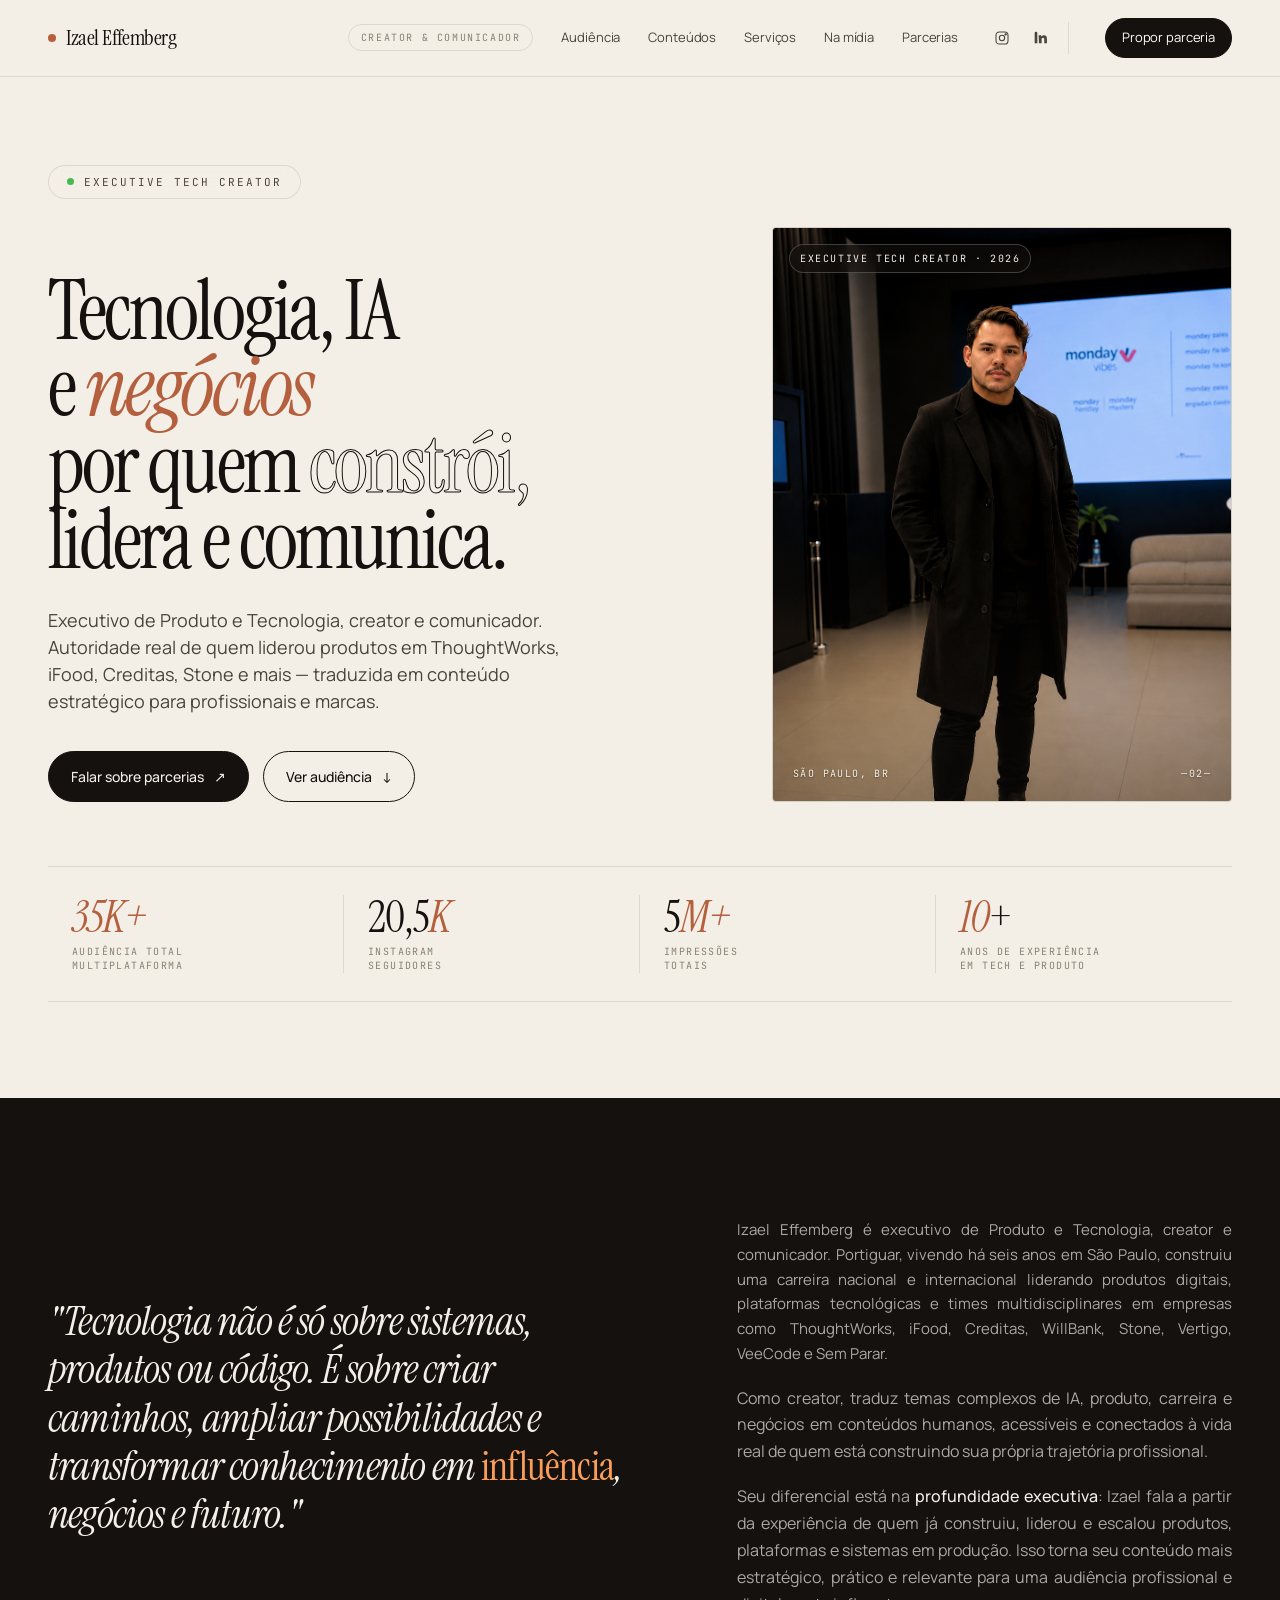
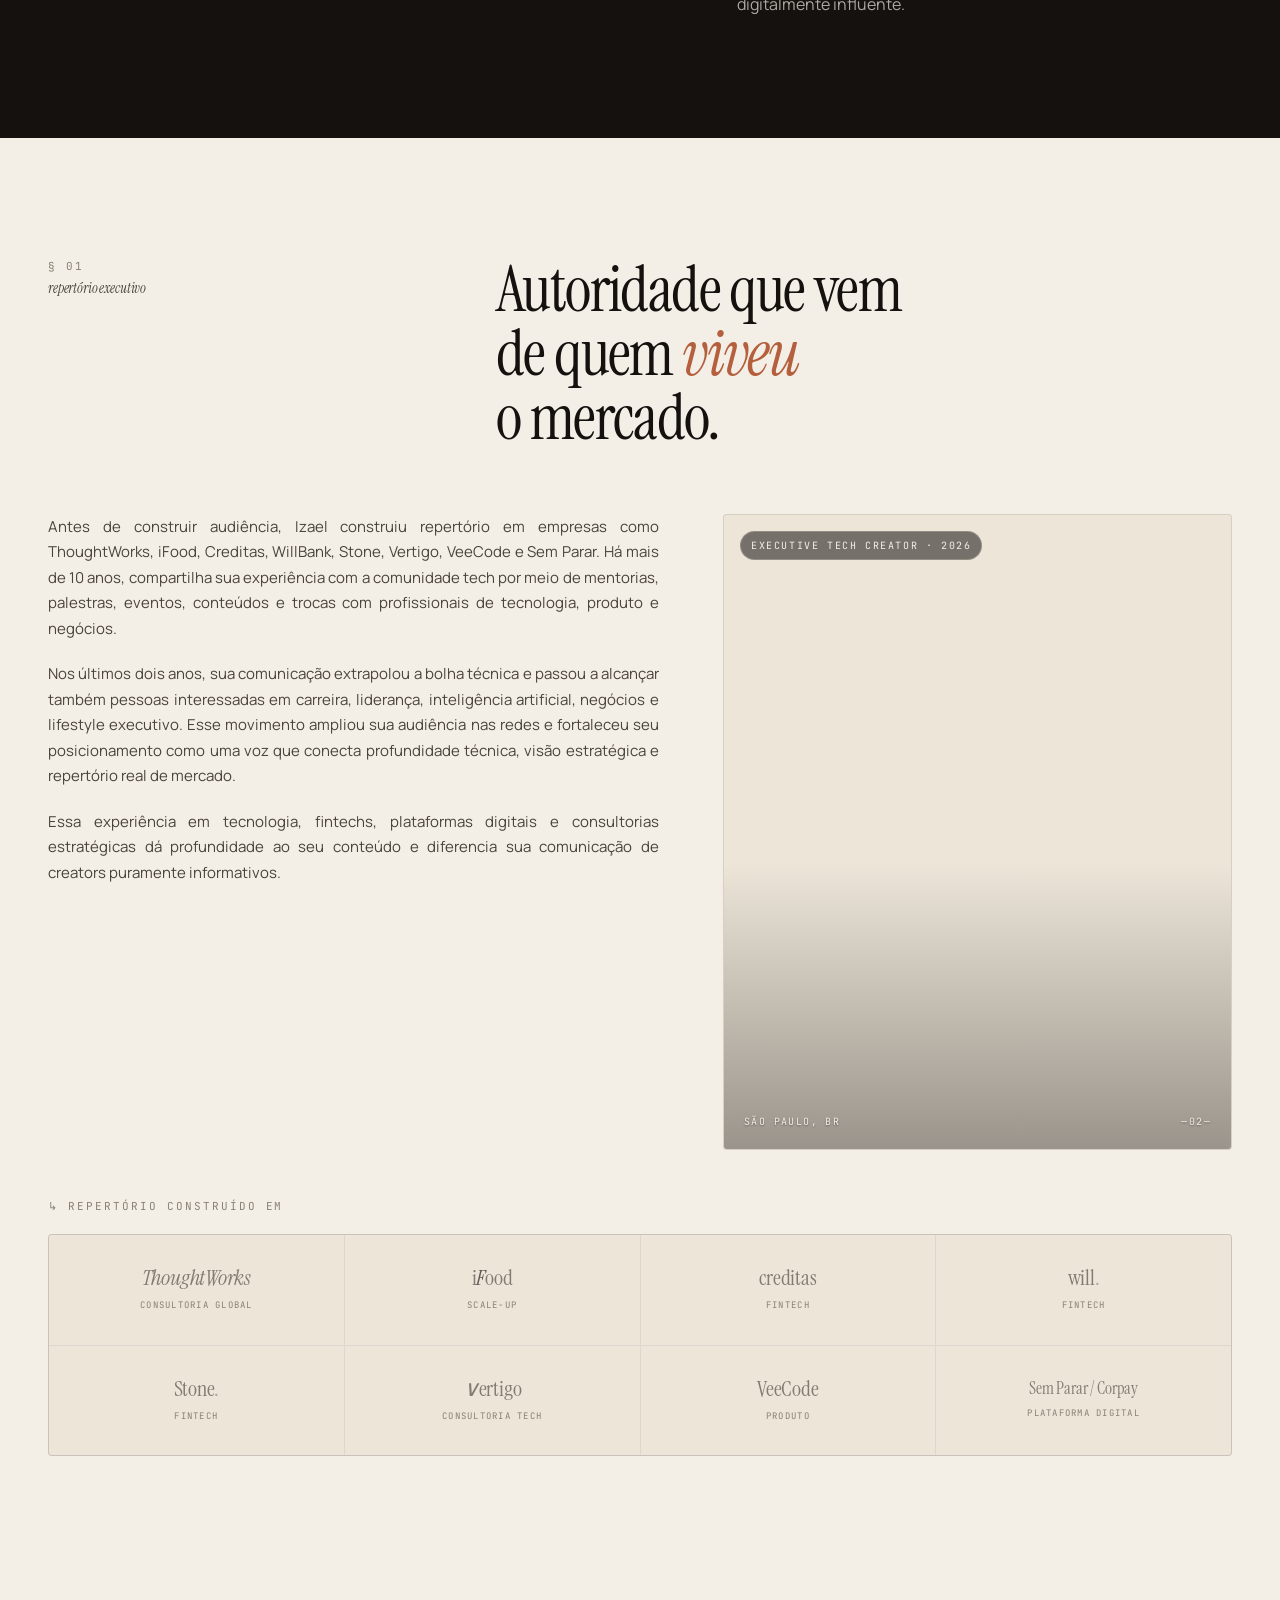
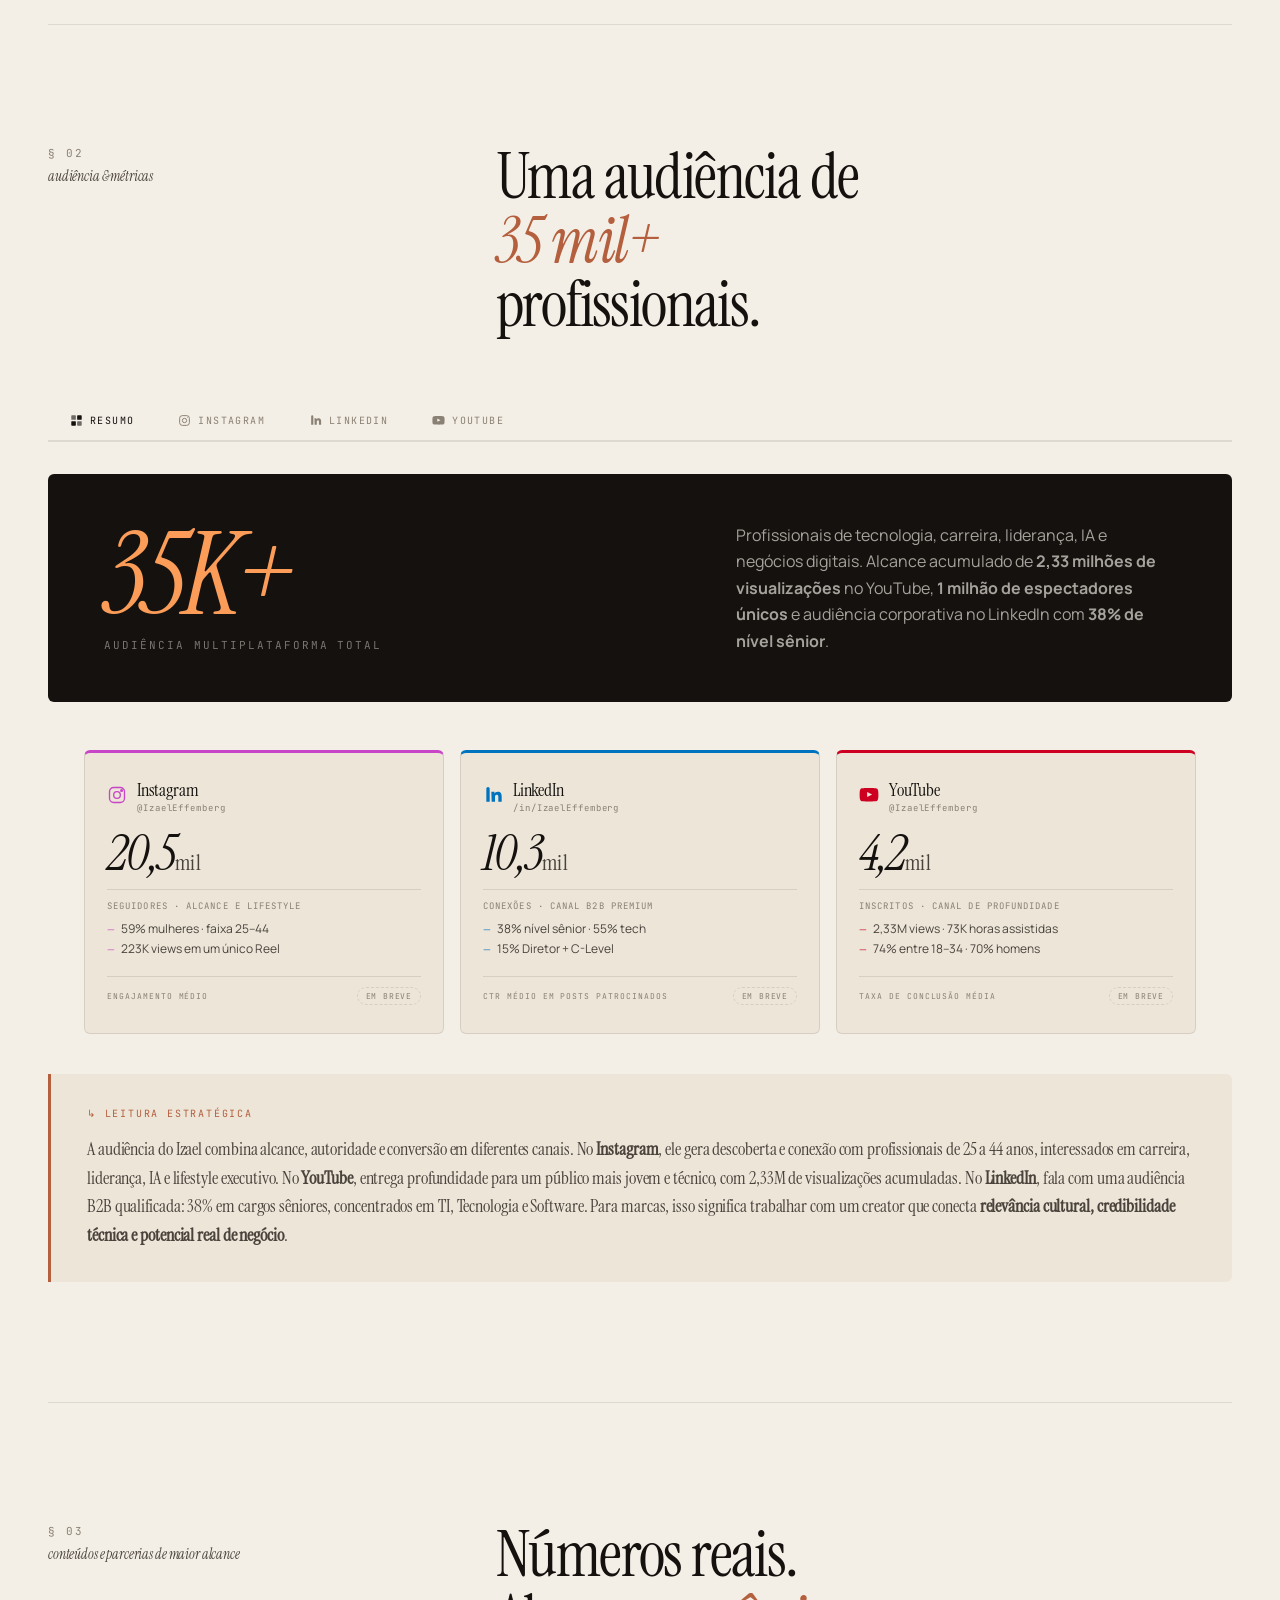
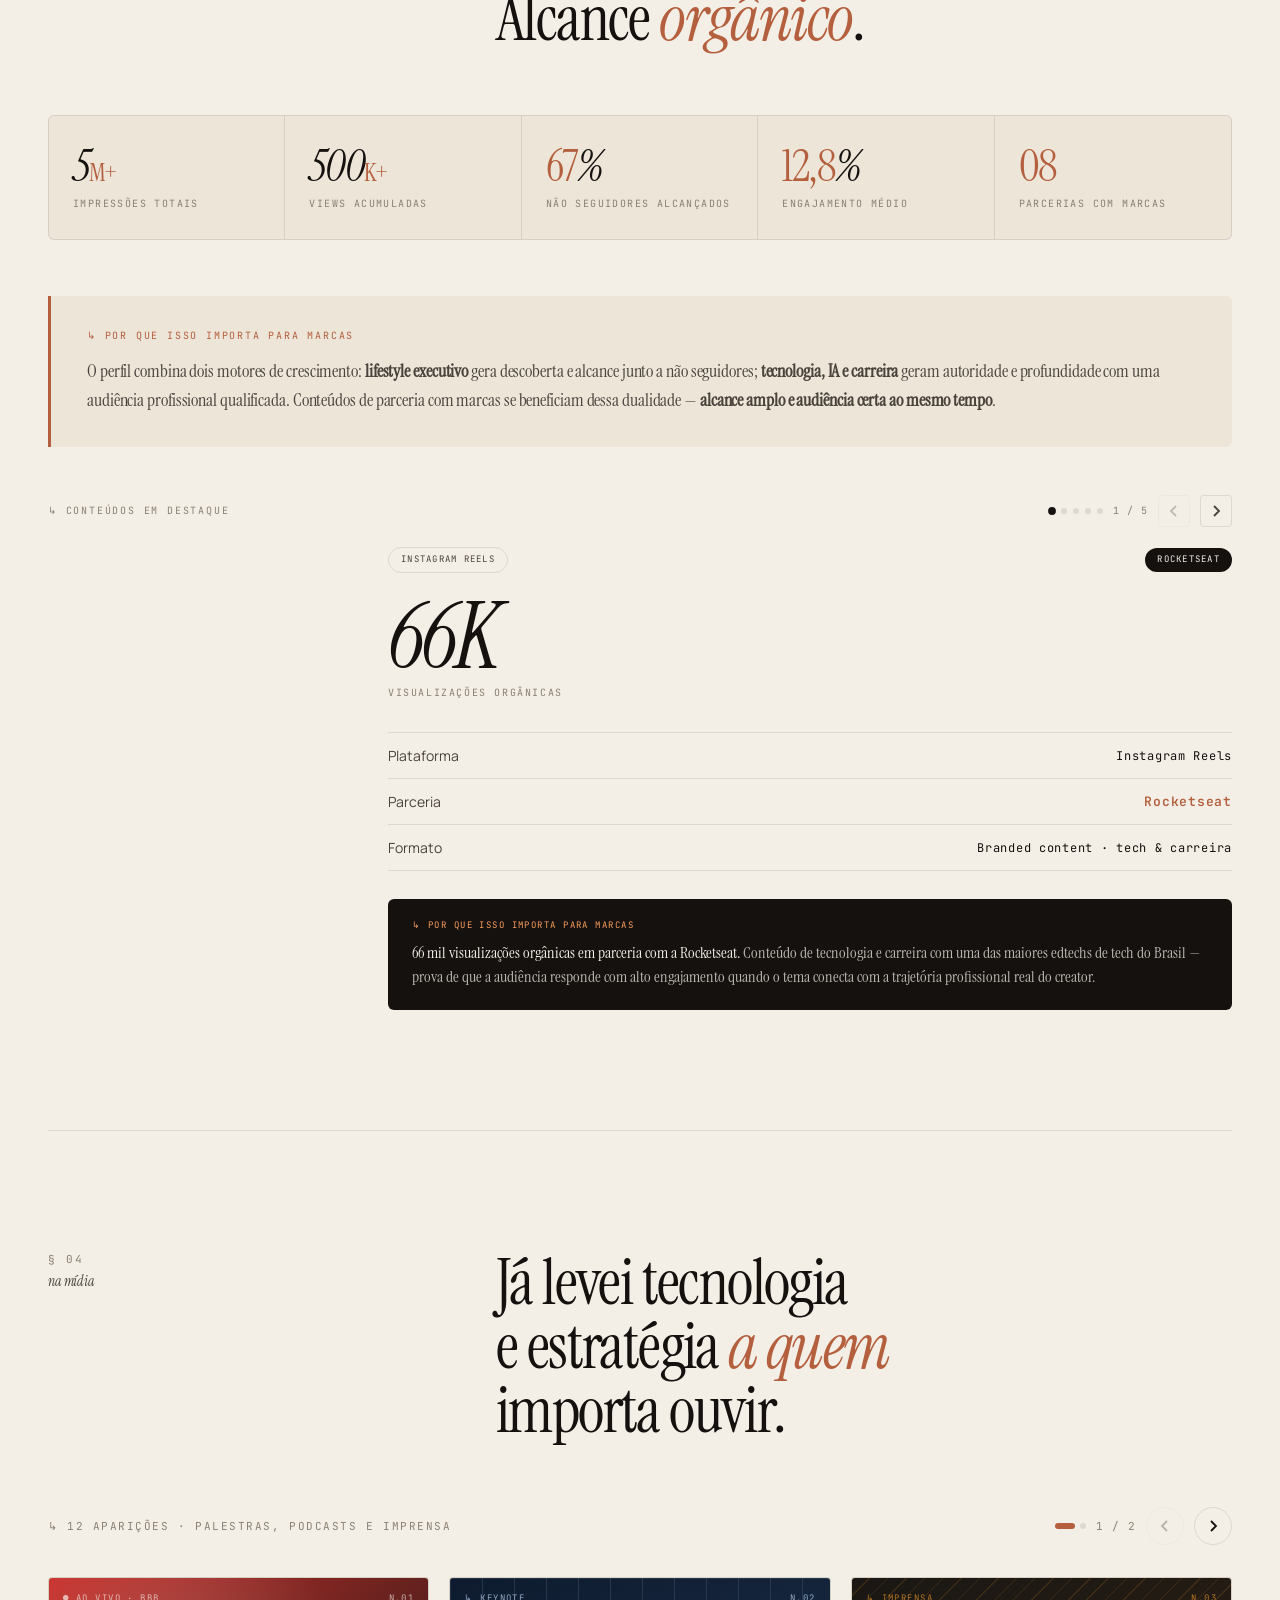
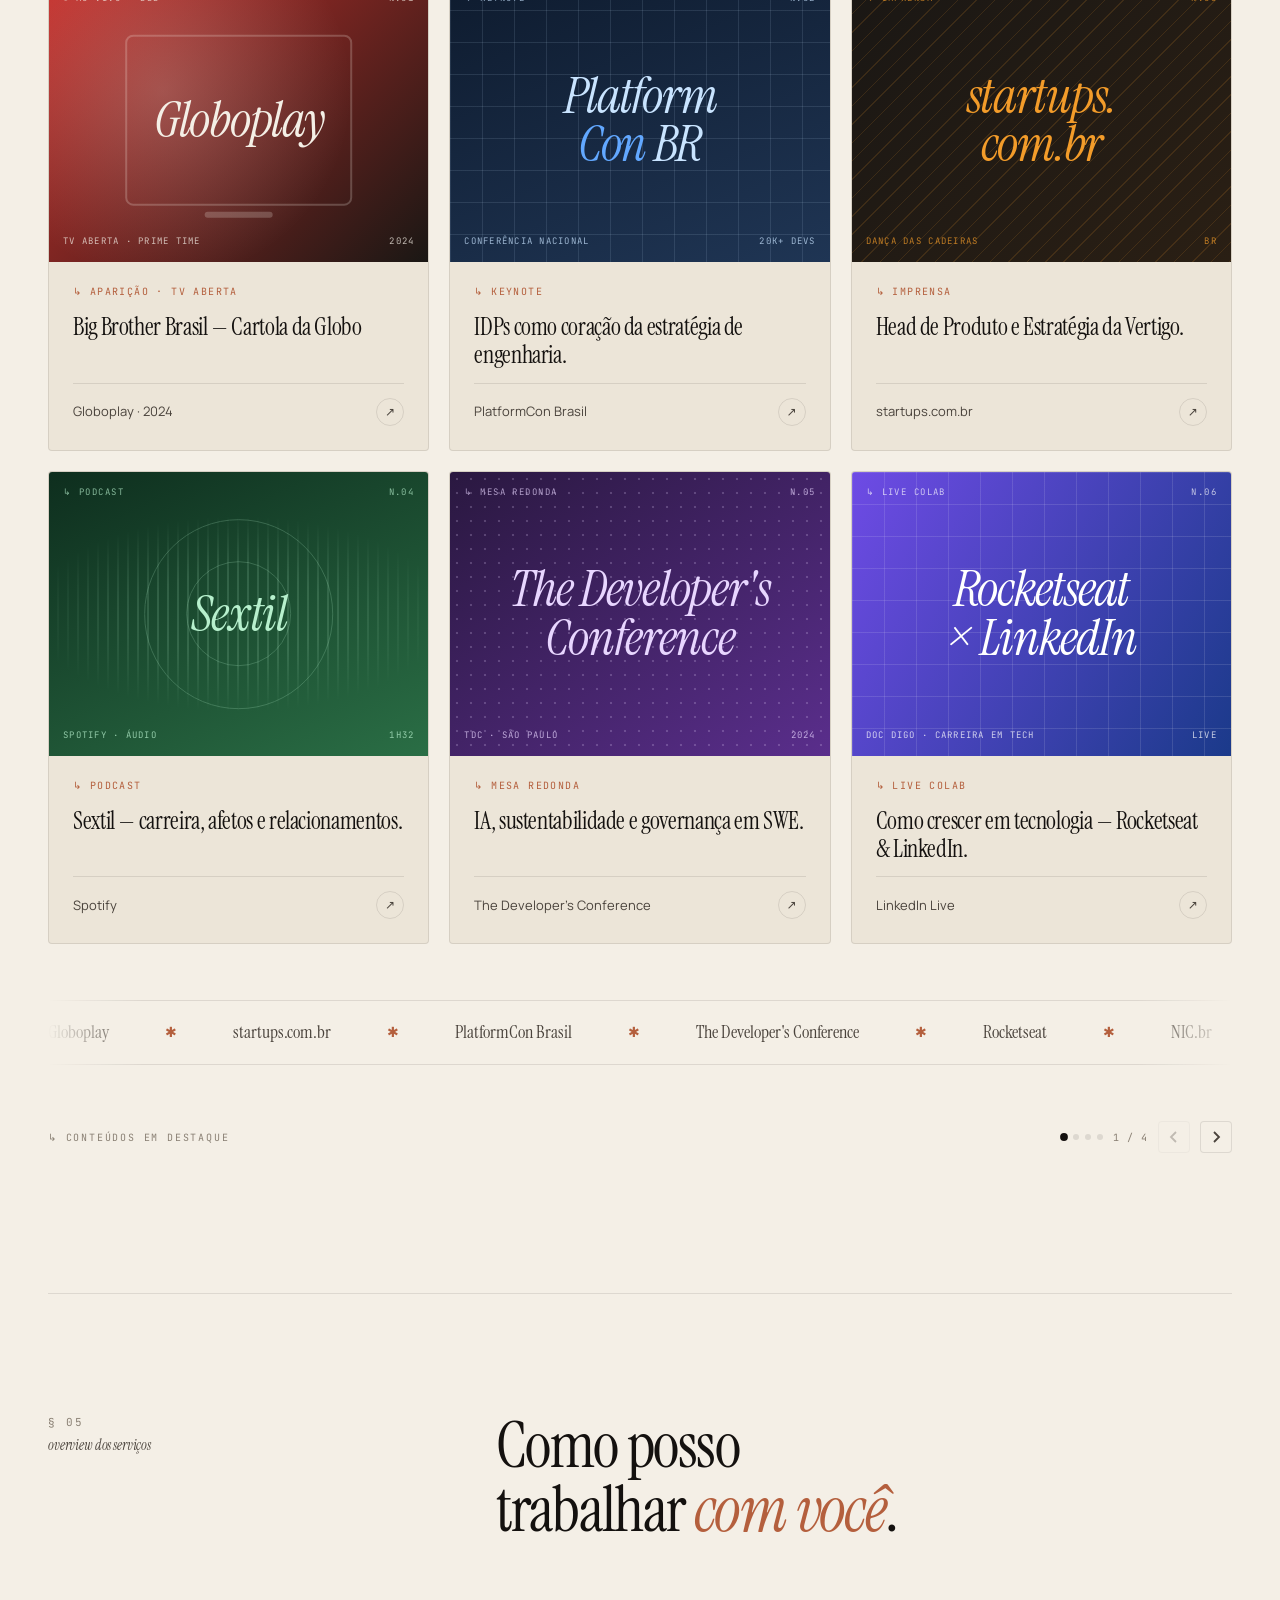
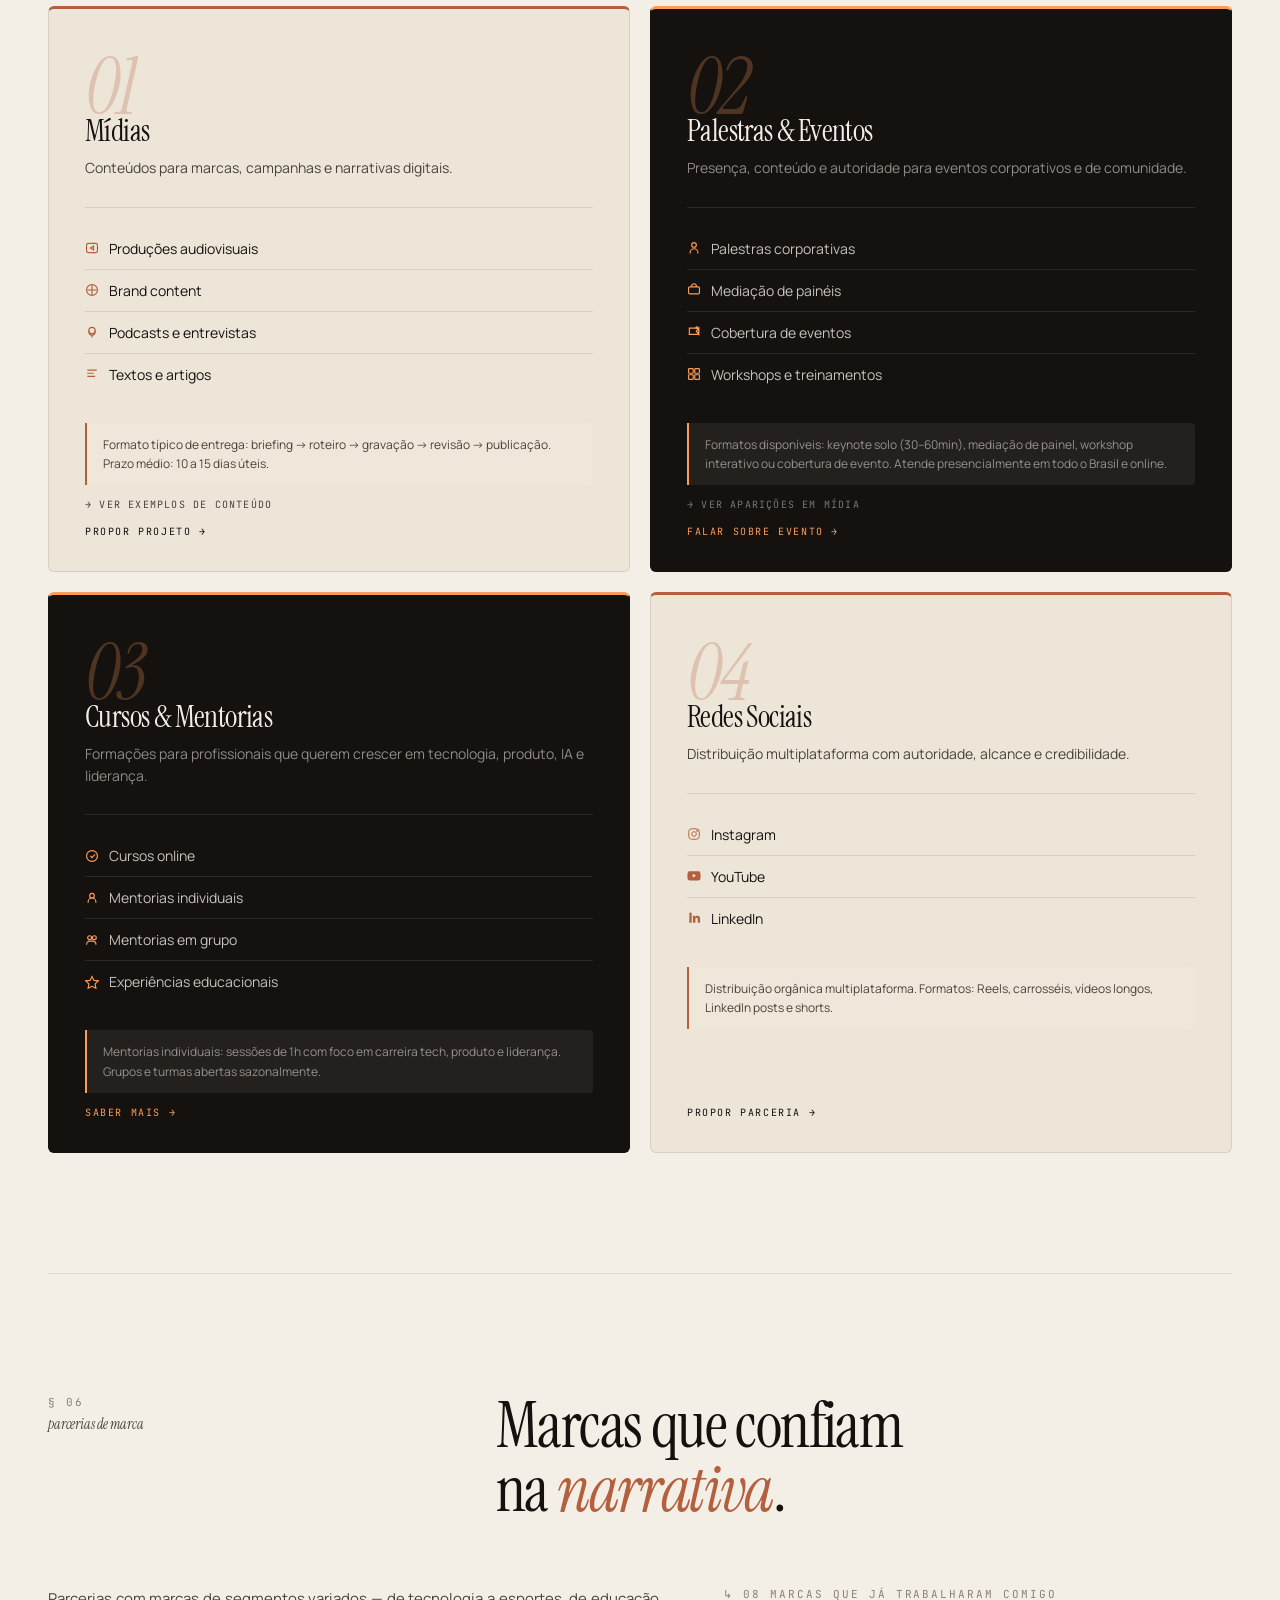
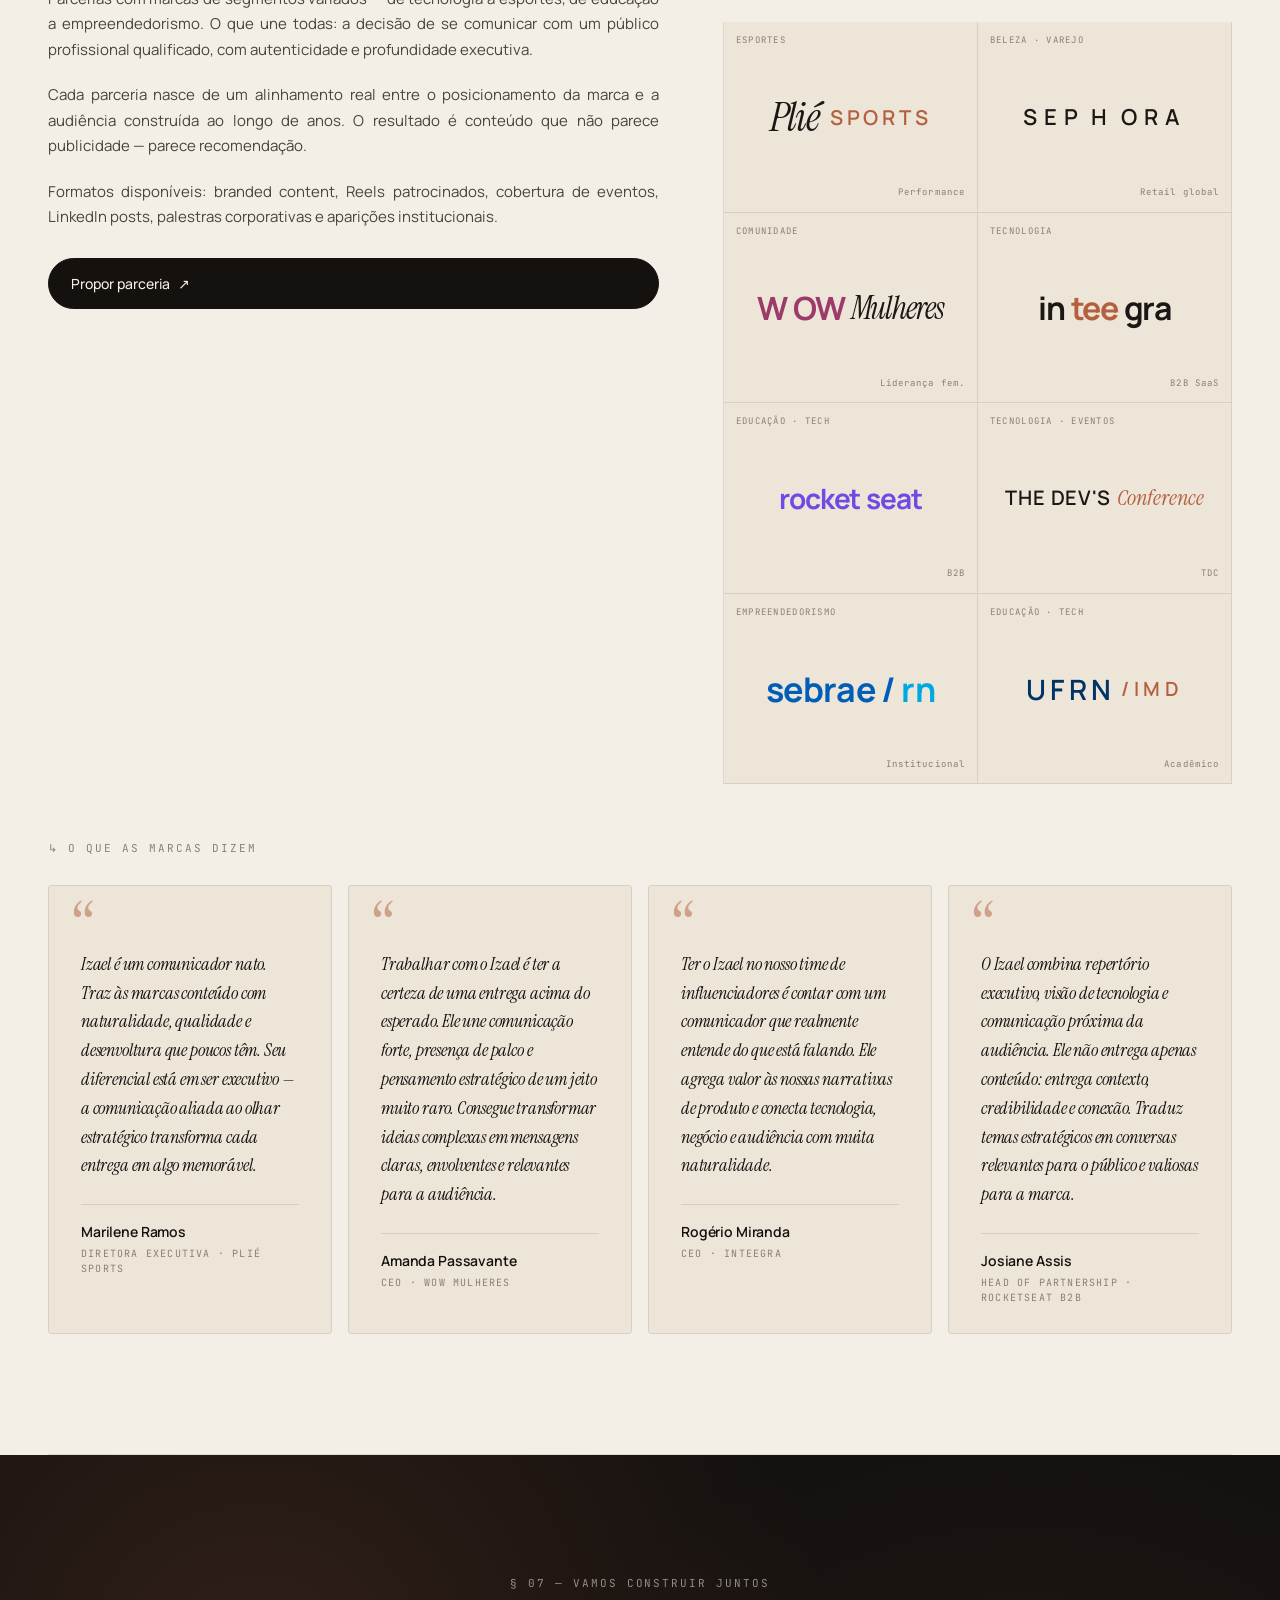
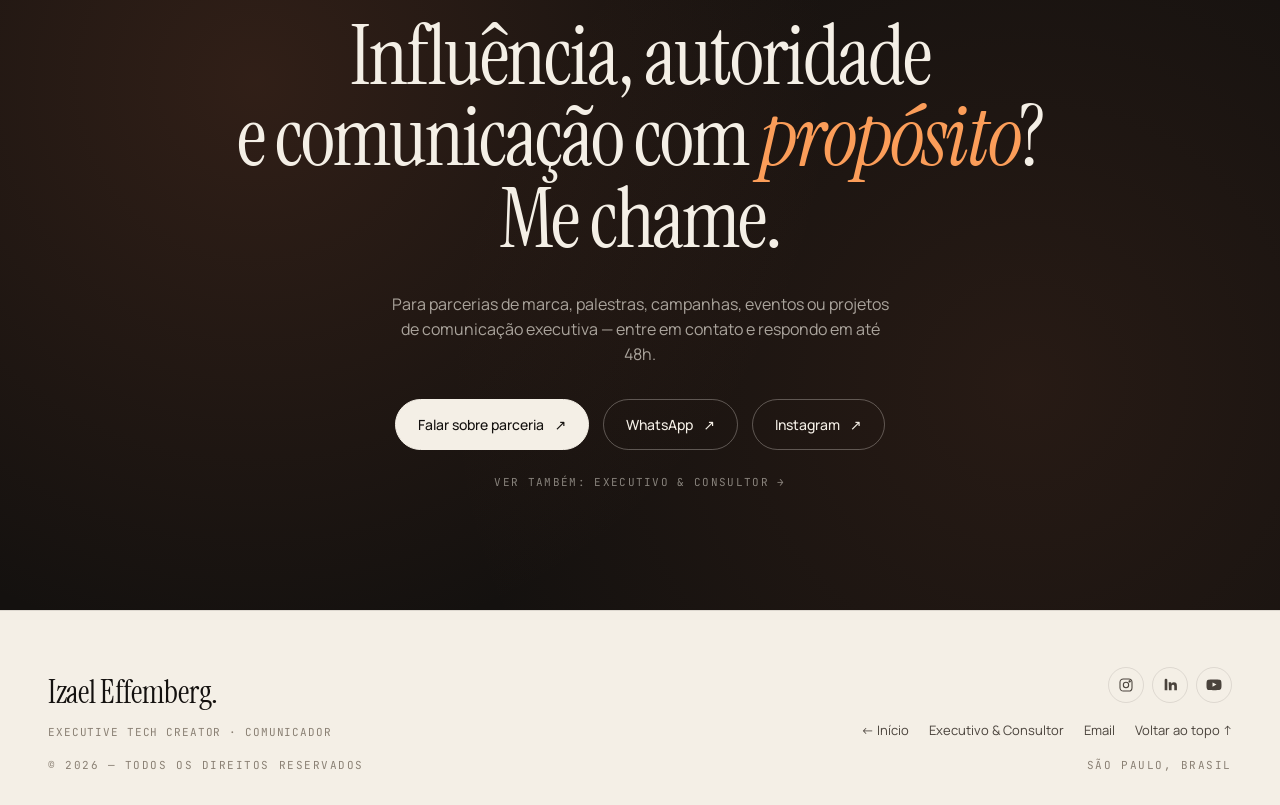
==== commit 8dd13ed6: "style: reordena marcas na seção parcerias por relevância Nova ordem: Plié, Sephora, WOW, Inteegra, R" ====
--- a/creator.html
+++ b/creator.html
@@ -1172,14 +1172,14 @@
       <div class="parc-brands">
         <div class="eyebrow" style="margin-bottom:20px;">↳ 08 marcas que já trabalharam comigo</div>
         <div class="brand-grid">
-          <div class="brand-cell"><span class="tag">Educação · tech</span><span class="wm caps" style="--wm-c:#003366;font-size:clamp(20px,2.2vw,28px);letter-spacing:0.16em;">UFRN <em style="color:var(--accent);font-size:0.7em;">/IMD</em></span><span class="yr">Acadêmico</span></div>
-          <div class="brand-cell"><span class="tag">Empreendedorismo</span><span class="wm lower" style="--wm-c:#005EB8;font-size:clamp(24px,2.8vw,34px);">Sebrae<em style="color:#005EB8;">/</em><span style="color:#00A8E1;">RN</span></span><span class="yr">Institucional</span></div>
           <div class="brand-cell"><span class="tag">Esportes</span><span class="wm italic tight" style="--wm-c:#1A1714;font-family:var(--serif);font-size:clamp(28px,3.2vw,42px);font-weight:400;">Plié<em style="font-family:var(--sans);font-style:normal;font-size:0.5em;font-weight:600;text-transform:uppercase;letter-spacing:0.18em;color:var(--accent);margin-left:6px;">Sports</em></span><span class="yr">Performance</span></div>
           <div class="brand-cell"><span class="tag">Beleza · varejo</span><span class="wm caps" style="--wm-c:#1A1714;letter-spacing:0.32em;font-size:clamp(16px,1.9vw,22px);">Sep<em style="color:#1A1714;">h</em>ora</span><span class="yr">Retail global</span></div>
+          <div class="brand-cell"><span class="tag">Comunidade</span><span class="wm tight" style="--wm-c:#9C3A6A;font-size:clamp(22px,2.6vw,32px);"><em style="color:#9C3A6A;">W</em>OW <em style="color:#1A1714;font-family:var(--serif);font-style:italic;font-weight:400;">Mulheres</em></span><span class="yr">Liderança fem.</span></div>
           <div class="brand-cell"><span class="tag">Tecnologia</span><span class="wm lower tight" style="--wm-c:#1A1714;font-size:clamp(22px,2.6vw,32px);">In<em style="color:var(--accent);">tee</em>gra</span><span class="yr">B2B SaaS</span></div>
-          <div class="brand-cell"><span class="tag">Comunidade</span><span class="wm tight" style="--wm-c:#9C3A6A;font-size:clamp(22px,2.6vw,32px);"><em style="color:#9C3A6A;">W</em>OW <em style="color:#1A1714;font-family:var(--serif);font-style:italic;font-weight:400;">Mulheres</em></span><span class="yr">Liderança fem.</span></div>
           <div class="brand-cell"><span class="tag">Educação · tech</span><span class="wm lower tight" style="--wm-c:#6E4BE5;font-size:clamp(20px,2.2vw,28px);">Rocket<em style="color:#6E4BE5;">seat</em></span><span class="yr">B2B</span></div>
           <div class="brand-cell"><span class="tag">Tecnologia · eventos</span><span class="wm tight" style="--wm-c:#1A1714;font-size:clamp(14px,1.6vw,20px);letter-spacing:0.04em;text-transform:uppercase;font-family:var(--sans);font-weight:600;">The Dev's<br/><em style="color:var(--accent);font-family:var(--serif);font-style:italic;font-weight:400;text-transform:none;letter-spacing:0;font-size:1.1em;">Conference</em></span><span class="yr">TDC</span></div>
+          <div class="brand-cell"><span class="tag">Empreendedorismo</span><span class="wm lower" style="--wm-c:#005EB8;font-size:clamp(24px,2.8vw,34px);">Sebrae<em style="color:#005EB8;">/</em><span style="color:#00A8E1;">RN</span></span><span class="yr">Institucional</span></div>
+          <div class="brand-cell"><span class="tag">Educação · tech</span><span class="wm caps" style="--wm-c:#003366;font-size:clamp(20px,2.2vw,28px);letter-spacing:0.16em;">UFRN <em style="color:var(--accent);font-size:0.7em;">/IMD</em></span><span class="yr">Acadêmico</span></div>
         </div>
       </div>
     </div>
--- a/css/creator.css
+++ b/css/creator.css
@@ -1325,11 +1325,12 @@
 /* ---- Platform Summary Cards (Resumo slide) ---- */
 .aud-plat-summary {
   display: grid;
-  grid-template-columns: repeat(4, 1fr);
+  grid-template-columns: repeat(3, minmax(0, 360px));
   gap: 16px;
   margin-bottom: 40px;
-}
-@media (max-width: 1024px) { .aud-plat-summary { grid-template-columns: repeat(2, 1fr); } }
+  justify-content: center;
+}
+@media (max-width: 900px) { .aud-plat-summary { grid-template-columns: repeat(2, 1fr); } }
 @media (max-width: 500px) { .aud-plat-summary { grid-template-columns: 1fr; } }
 
 .aud-plat-card {
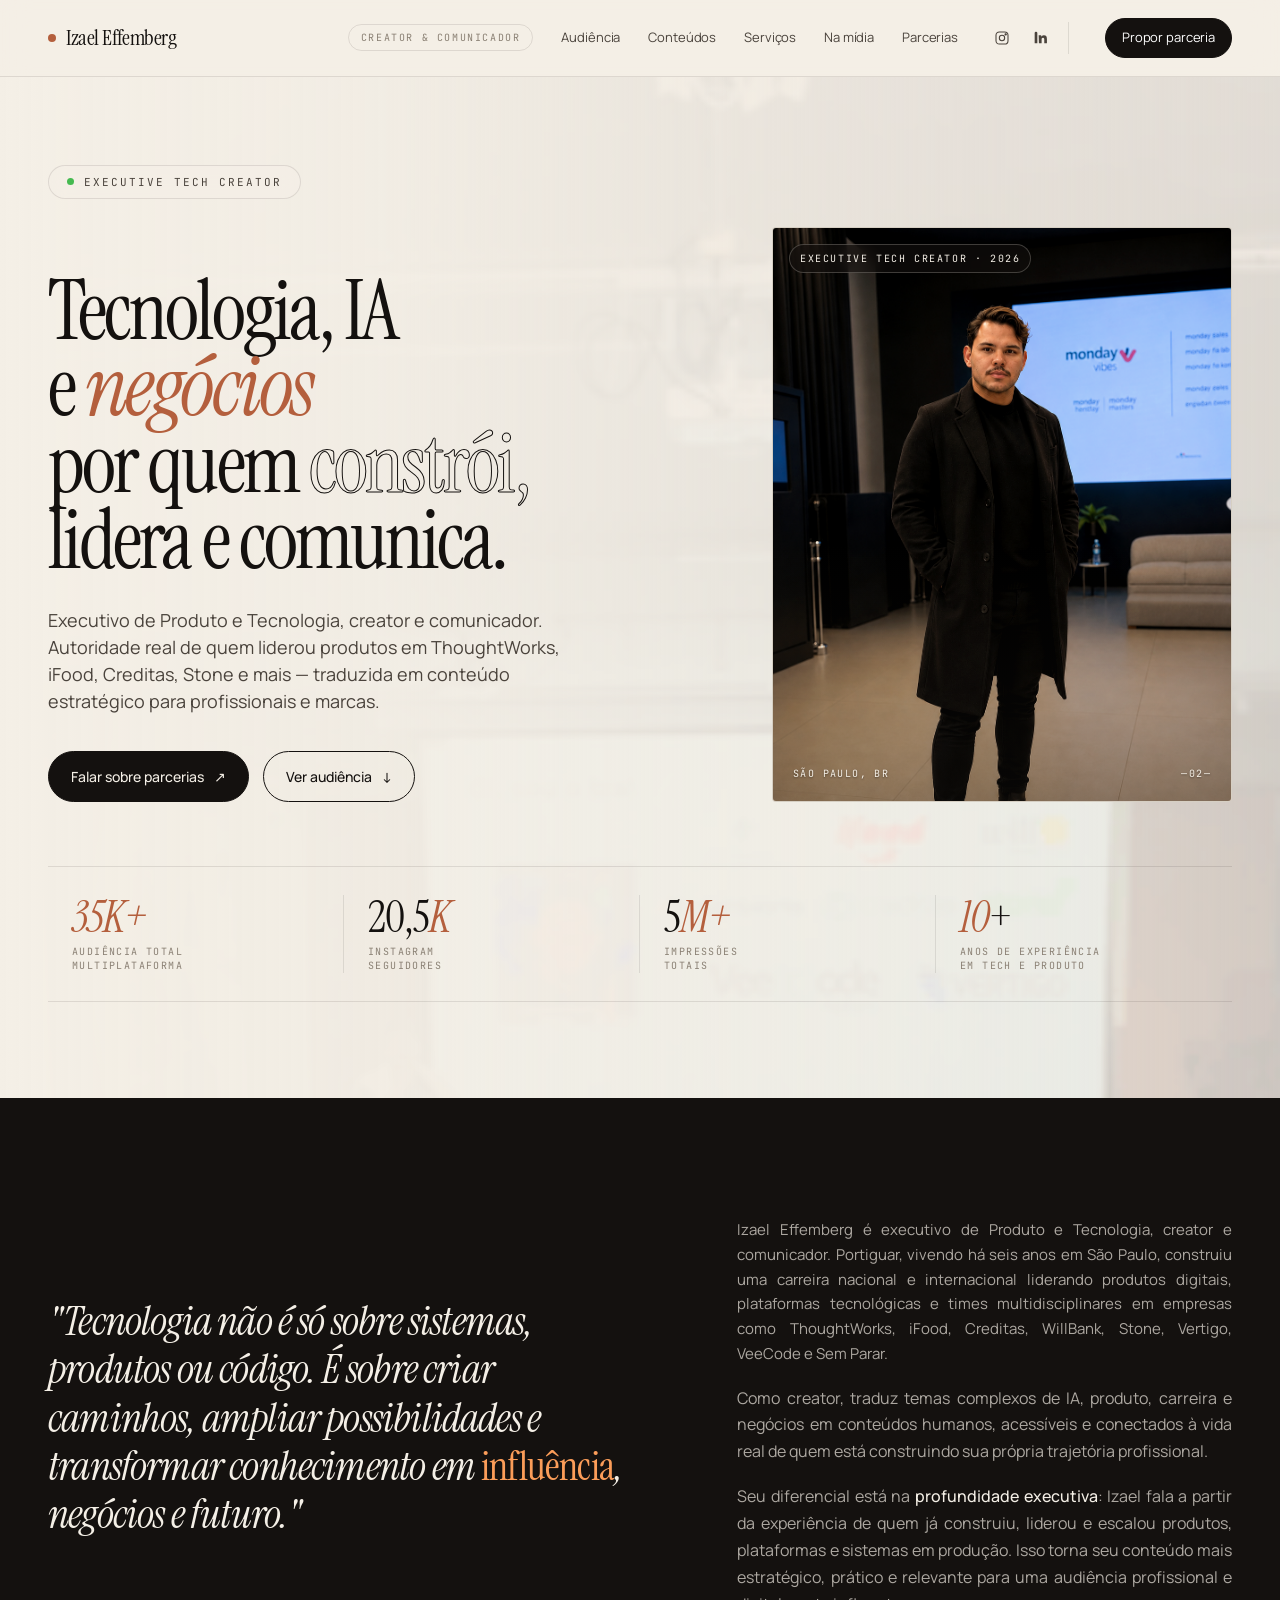
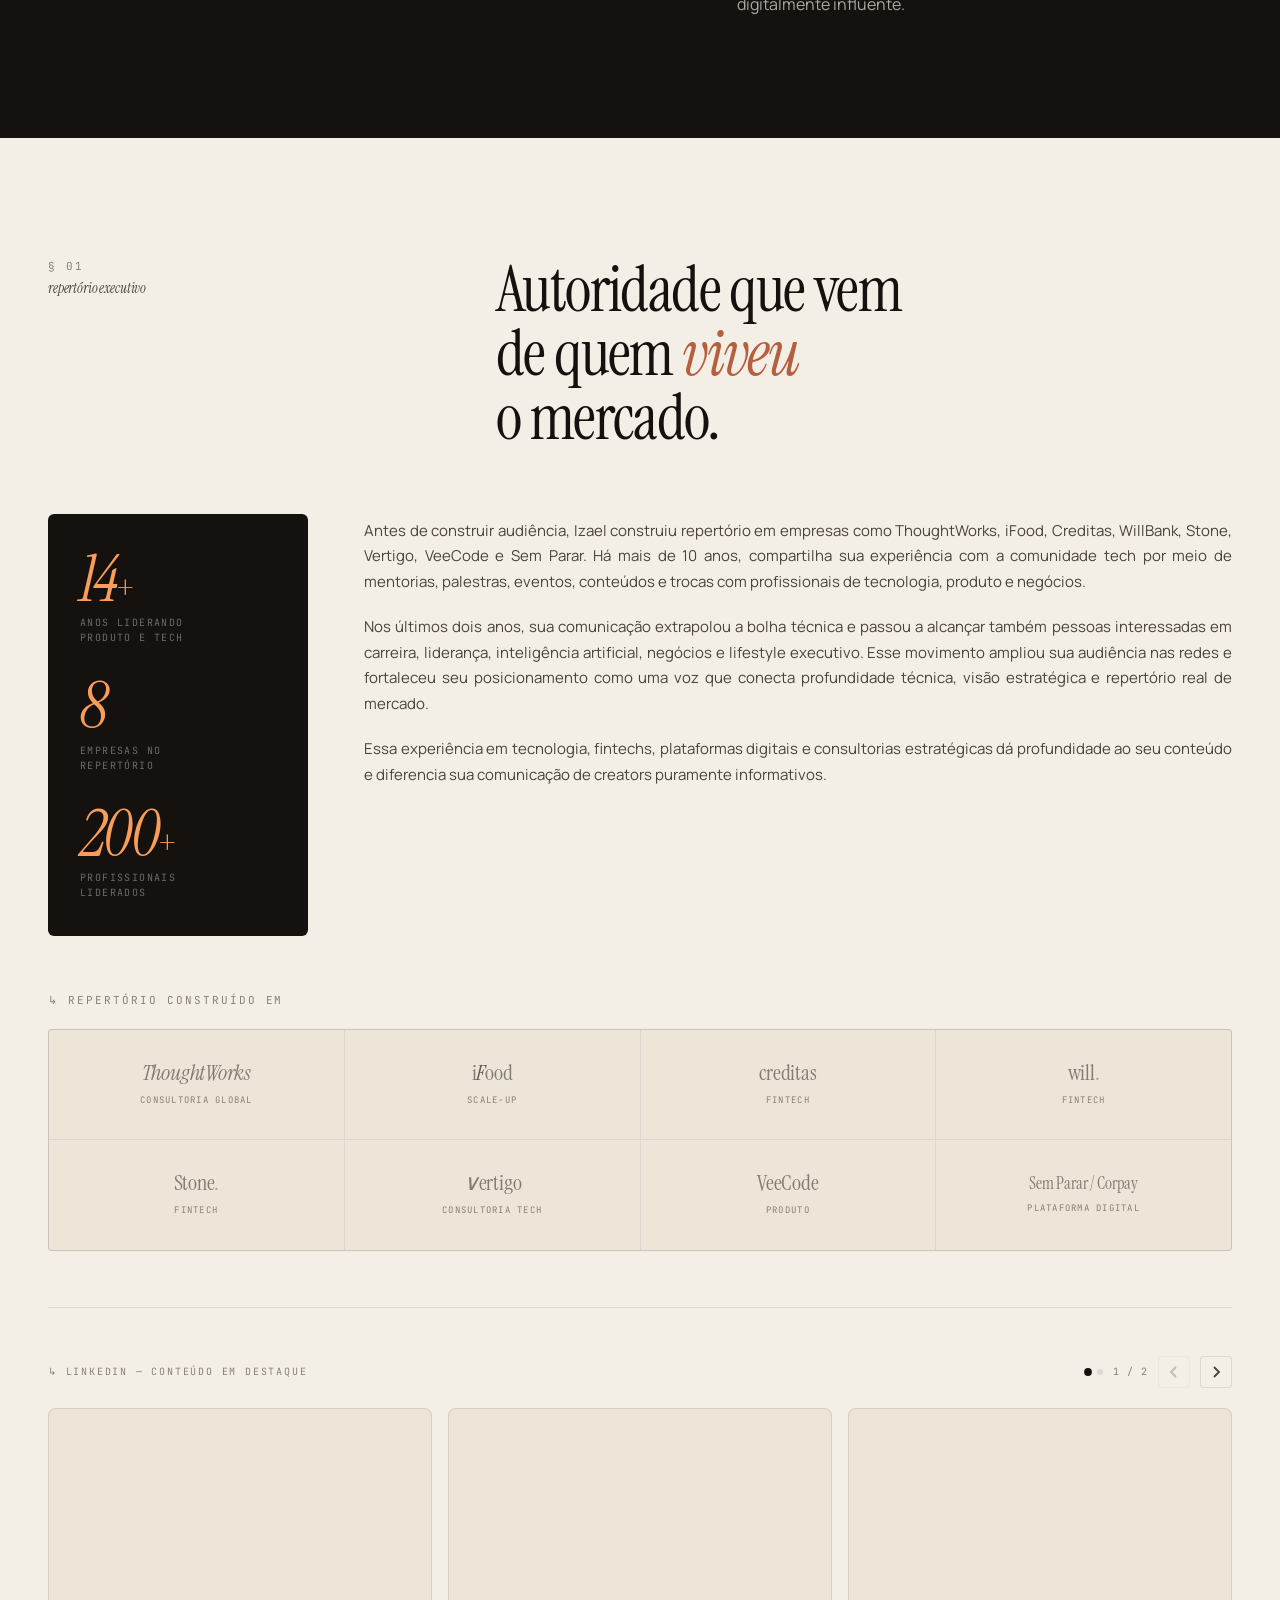
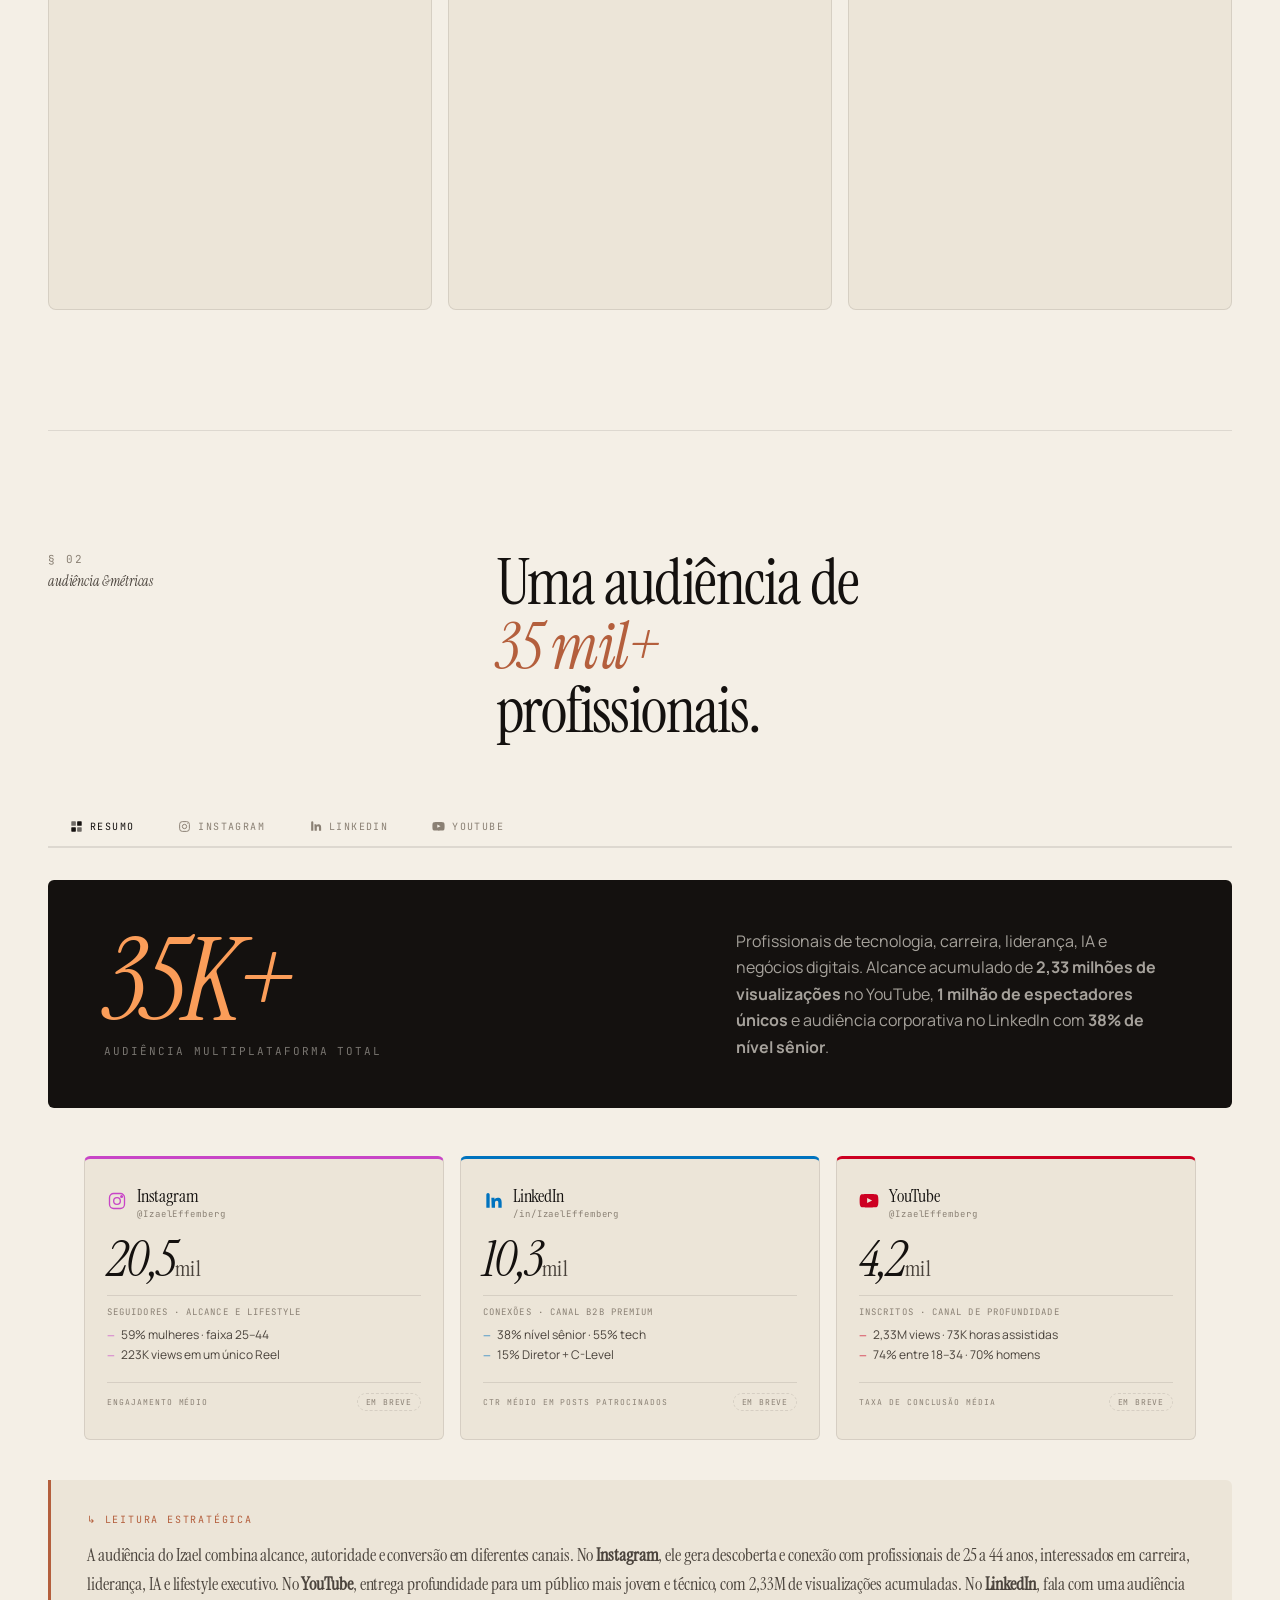
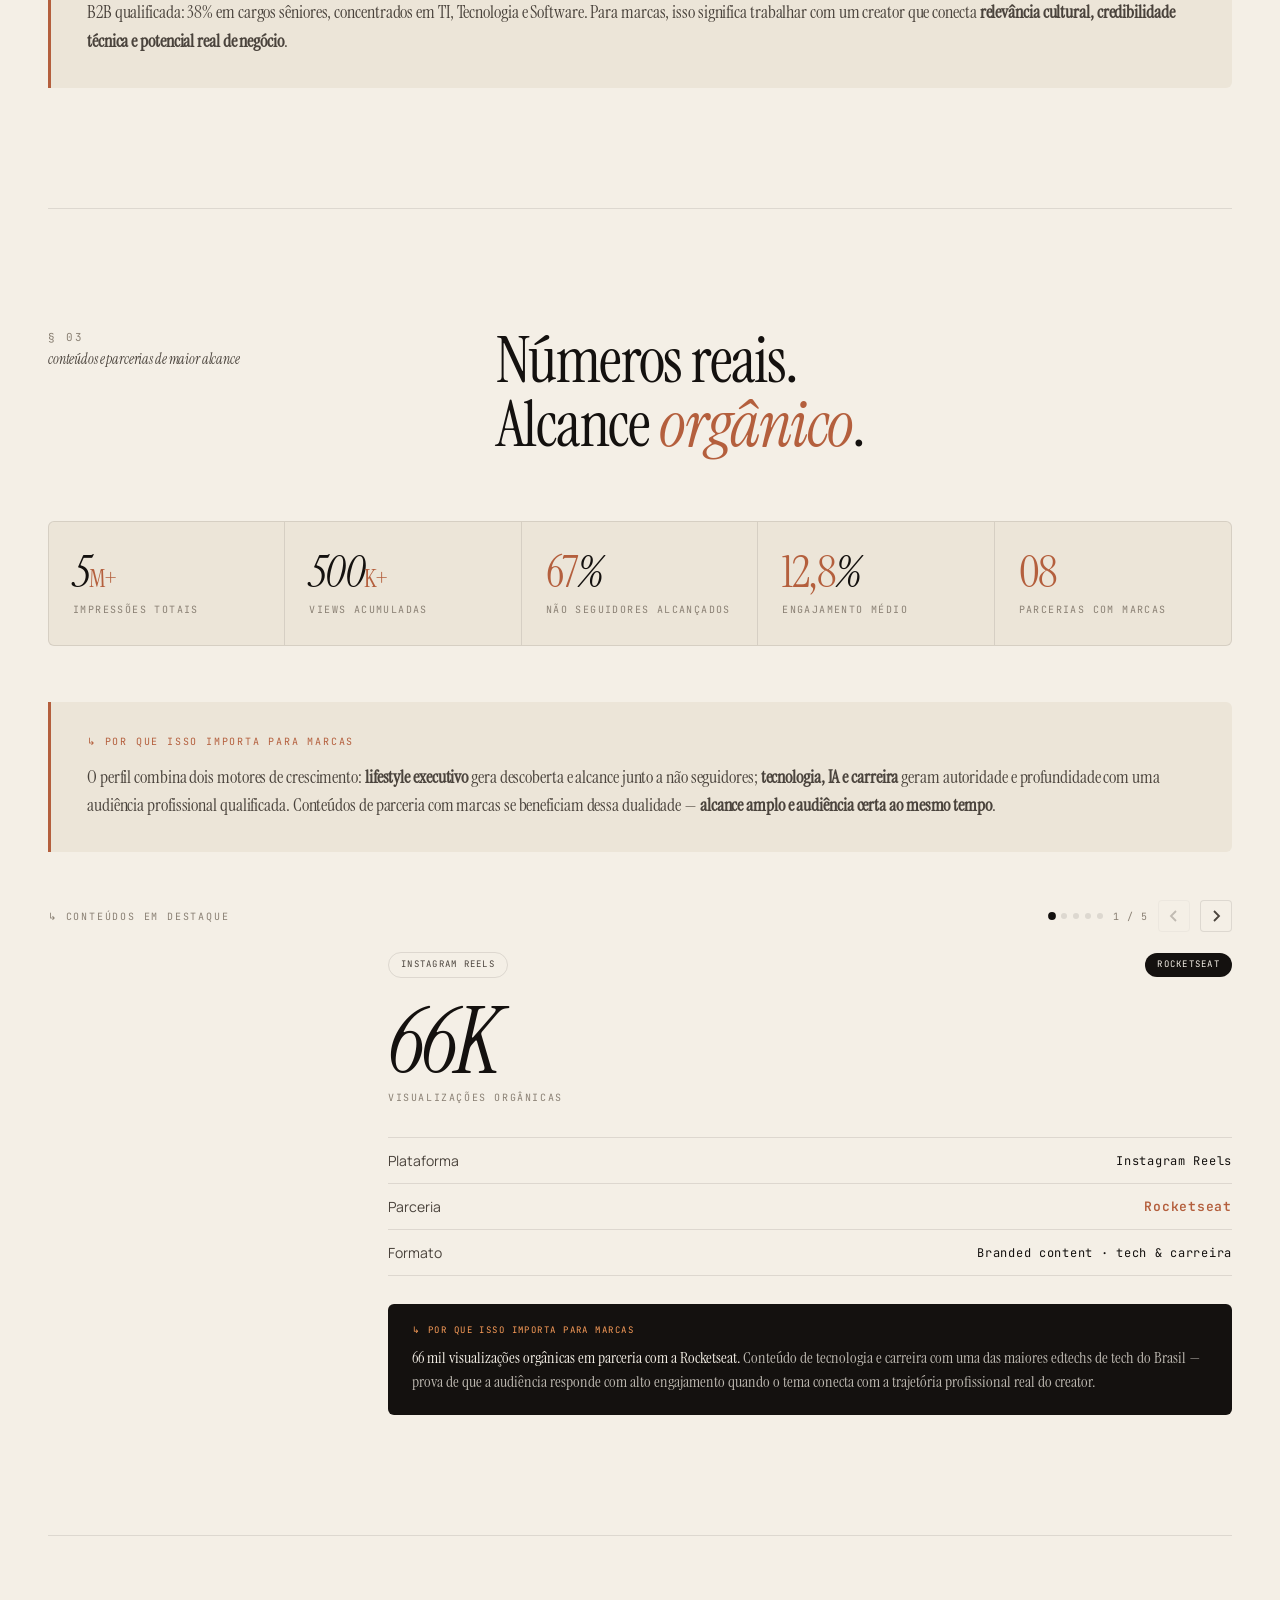
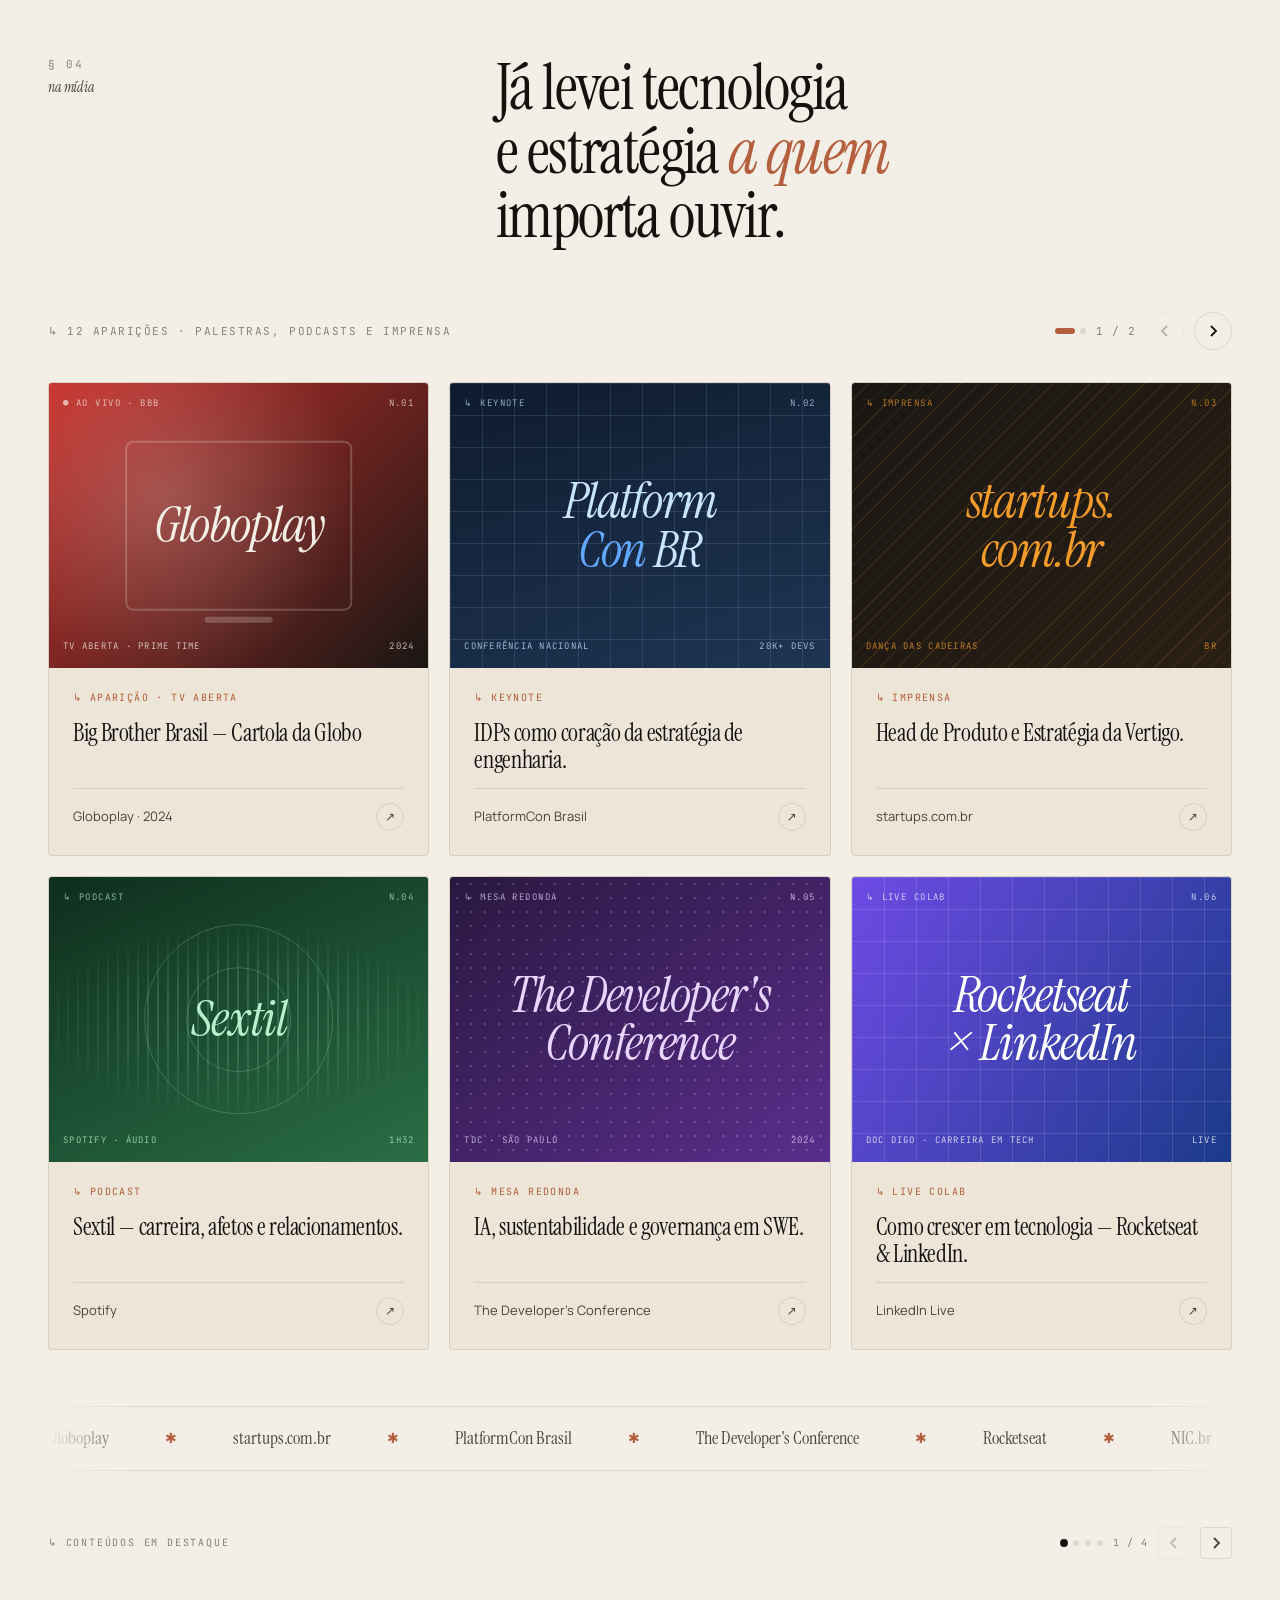
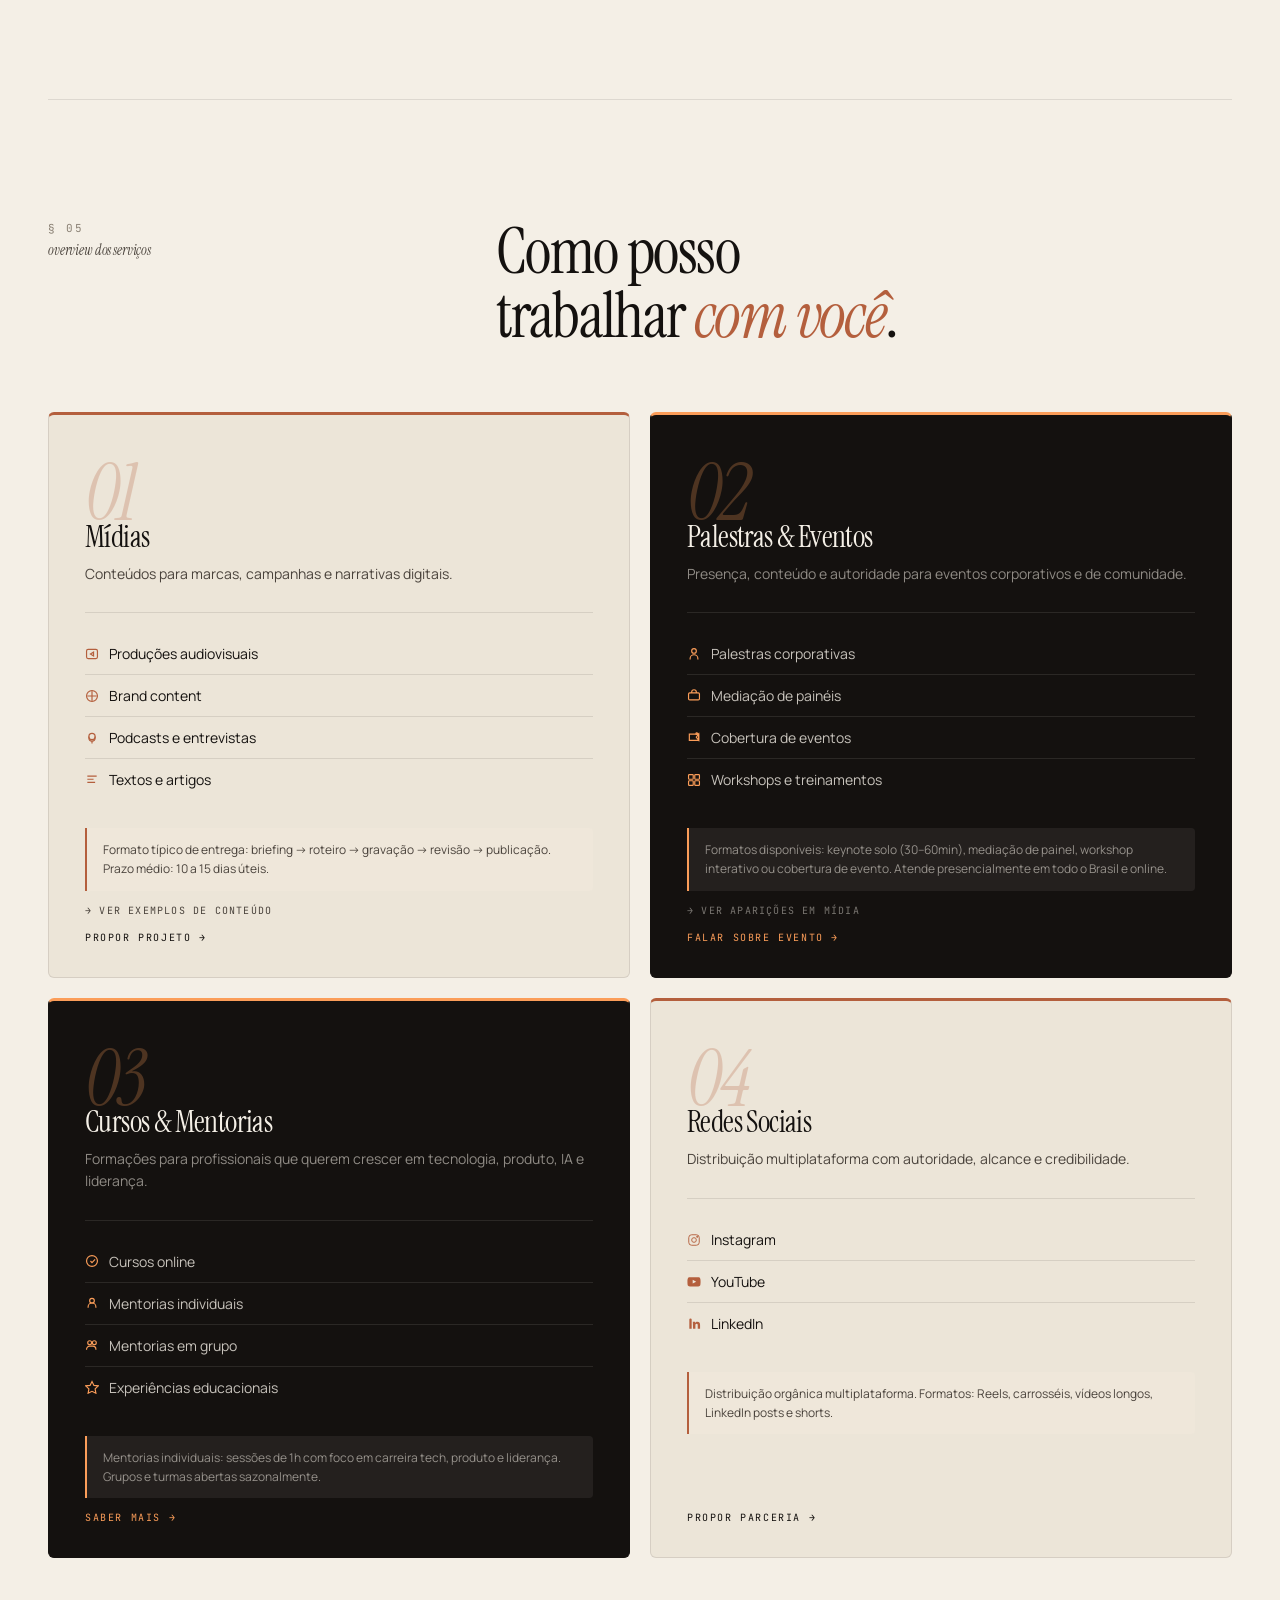
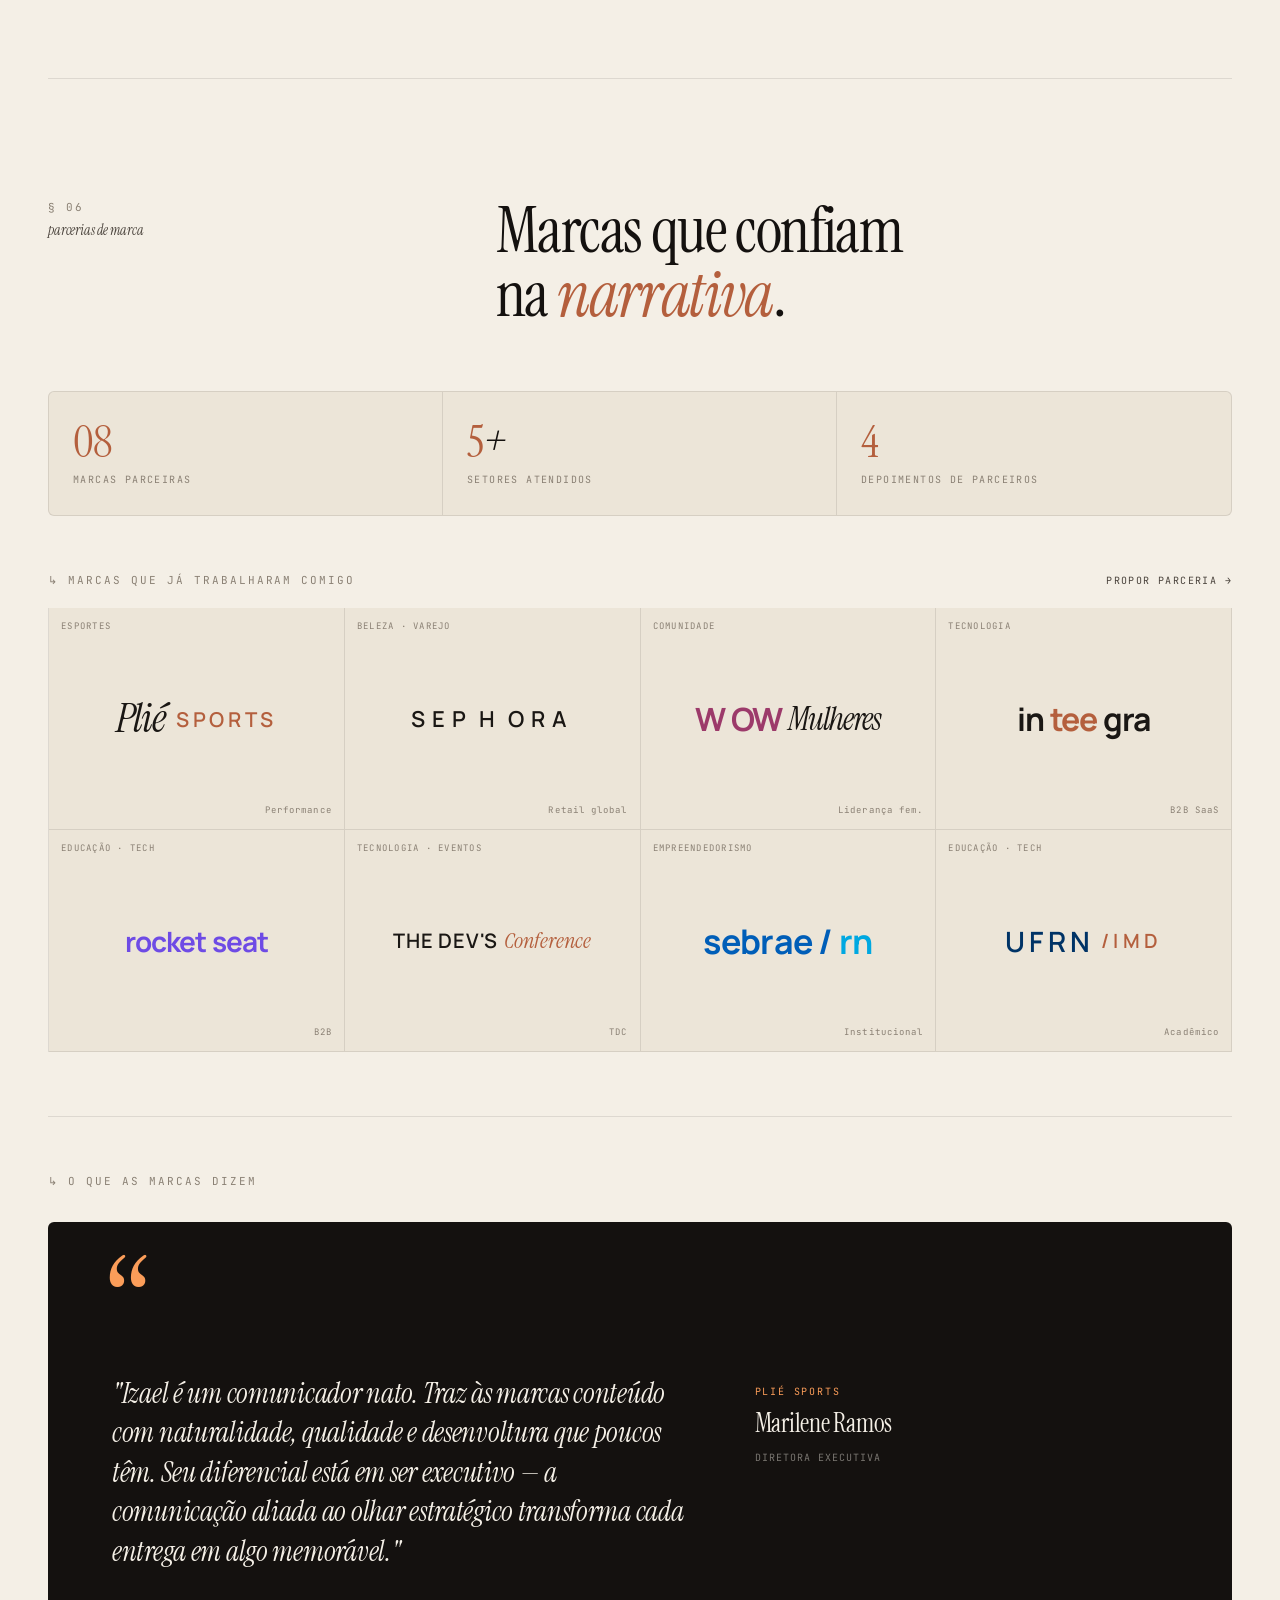
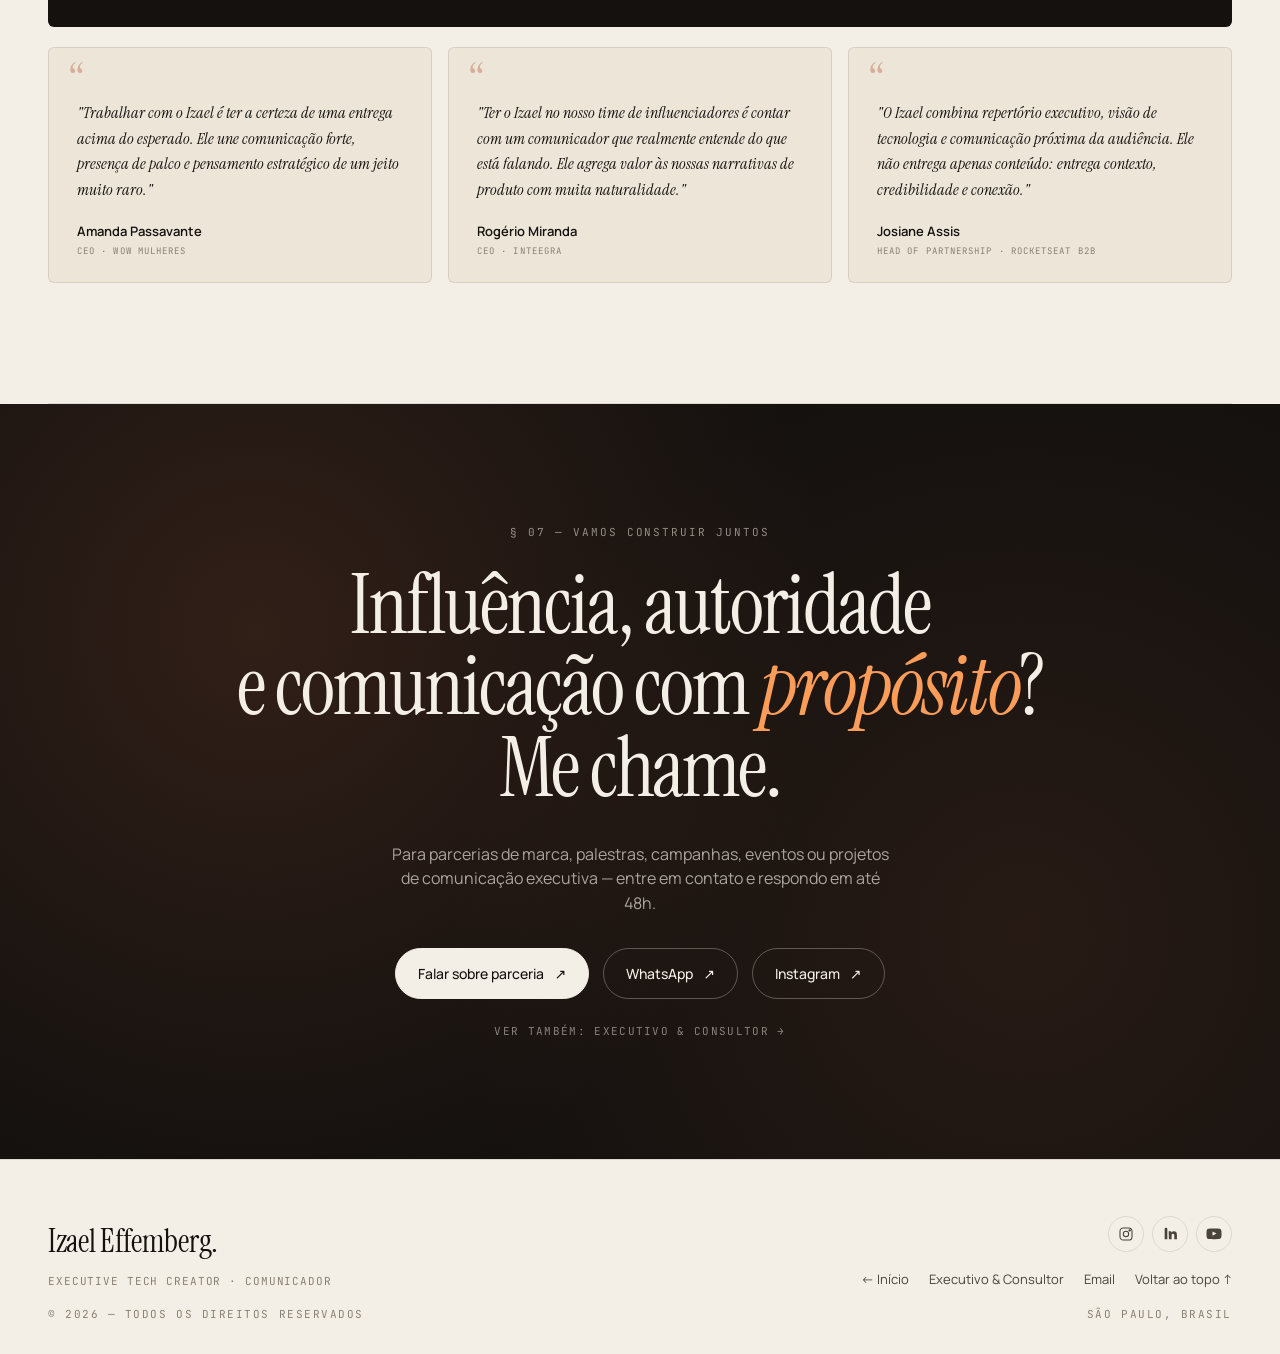
==== commit 702b97e0: "feat: redesign completo creator.html — repertório, parcerias e carrossel LinkedIn - Seção repertório" ====
--- a/creator.html
+++ b/creator.html
@@ -43,6 +43,10 @@
 
 <!-- ═══ 1. HERO ═══ -->
 <section id="top" class="hero">
+  <div class="hero-bg-gif" aria-hidden="true">
+    <img class="hero-bg-gif__media" src="assets/talk-iza.GIF" alt="">
+    <div class="hero-bg-gif__overlay"></div>
+  </div>
   <div class="wrap">
     <div class="creator-badge"><span class="pulse"></span>Executive Tech Creator</div>
     <div class="hero-grid">
@@ -128,22 +132,31 @@
       </div>
       <h2>Autoridade que vem<br/>de quem <em>viveu</em><br/>o mercado.</h2>
     </div>
-    <div class="rep-layout">
-      <div class="rep-layout__text">
+    <!-- Intro: stats + bio -->
+    <div class="rep-intro">
+      <div class="rep-intro__stats">
+        <div class="rep-stat">
+          <div class="rep-stat__num">14<em>+</em></div>
+          <div class="rep-stat__lbl">anos liderando<br/>produto e tech</div>
+        </div>
+        <div class="rep-stat">
+          <div class="rep-stat__num">8</div>
+          <div class="rep-stat__lbl">empresas no<br/>repertório</div>
+        </div>
+        <div class="rep-stat">
+          <div class="rep-stat__num">200<em>+</em></div>
+          <div class="rep-stat__lbl">profissionais<br/>liderados</div>
+        </div>
+      </div>
+      <div class="rep-intro__text">
         <p>Antes de construir audiência, Izael construiu repertório em empresas como ThoughtWorks, iFood, Creditas, WillBank, Stone, Vertigo, VeeCode e Sem Parar. Há mais de 10 anos, compartilha sua experiência com a comunidade tech por meio de mentorias, palestras, eventos, conteúdos e trocas com profissionais de tecnologia, produto e negócios.</p>
         <p>Nos últimos dois anos, sua comunicação extrapolou a bolha técnica e passou a alcançar também pessoas interessadas em carreira, liderança, inteligência artificial, negócios e lifestyle executivo. Esse movimento ampliou sua audiência nas redes e fortaleceu seu posicionamento como uma voz que conecta profundidade técnica, visão estratégica e repertório real de mercado.</p>
         <p>Essa experiência em tecnologia, fintechs, plataformas digitais e consultorias estratégicas dá profundidade ao seu conteúdo e diferencia sua comunicação de creators puramente informativos.</p>
       </div>
-      <div class="portrait">
-        <video autoplay loop muted playsinline>
-          <source src="assets/video-pg-principal.MP4" type="video/mp4">
-        </video>
-        <div class="label">Executive Tech Creator · 2026</div>
-        <div class="meta"><span>São Paulo, BR</span><span>—02—</span></div>
-      </div>
-    </div>
-
-    <div class="rep-companies-wrap">
+    </div>
+
+    <!-- Empresas -->
+    <div class="rep-companies-section">
       <div class="eyebrow" style="margin-bottom:20px;">↳ Repertório construído em</div>
       <div class="pro-companies-grid">
         <div class="pro-company-cell">
@@ -177,6 +190,63 @@
         <div class="pro-company-cell">
           <div class="pro-company-name" style="font-size:clamp(13px,1.4vw,17px);">Sem Parar / Corpay</div>
           <div class="pro-company-category">Plataforma digital</div>
+        </div>
+      </div>
+    </div>
+
+    <!-- LinkedIn posts -->
+    <div class="rep-li-section">
+      <div class="cc-head">
+        <span class="cc-label">↳ LinkedIn — conteúdo em destaque</span>
+        <div class="cc-nav">
+          <div class="cc-dots" id="rep-li-dots"></div>
+          <span class="cc-counter" id="rep-li-counter">1 / 2</span>
+          <button class="cc-btn" id="rep-li-prev" aria-label="Anterior">
+            <svg width="14" height="14" viewBox="0 0 14 14" fill="none" stroke="currentColor" stroke-width="1.8"><path d="M9 2L4 7l5 5"/></svg>
+          </button>
+          <button class="cc-btn" id="rep-li-next" aria-label="Próxima página">
+            <svg width="14" height="14" viewBox="0 0 14 14" fill="none" stroke="currentColor" stroke-width="1.8"><path d="M5 2l5 5-5 5"/></svg>
+          </button>
+        </div>
+      </div>
+      <div class="rep-li-overflow" id="rep-li-overflow">
+        <div class="rep-li-track" id="rep-li-track">
+          <!-- Página 1 -->
+          <div class="rep-li-page">
+            <div class="rep-li-card">
+              <iframe src="https://www.linkedin.com/embed/feed/update/urn:li:ugcPost:7338739381832245248?collapsed=1"
+                height="500" width="504" frameborder="0" allowfullscreen title="Embedded post"
+                style="width:100%;height:500px;display:block;border:none;"></iframe>
+            </div>
+            <div class="rep-li-card">
+              <iframe src="https://www.linkedin.com/embed/feed/update/urn:li:ugcPost:7318330228118855680?collapsed=1"
+                height="500" width="504" frameborder="0" allowfullscreen title="Embedded post"
+                style="width:100%;height:500px;display:block;border:none;"></iframe>
+            </div>
+            <div class="rep-li-card">
+              <iframe src="https://www.linkedin.com/embed/feed/update/urn:li:ugcPost:7374957636993228800?collapsed=1"
+                height="500" width="504" frameborder="0" allowfullscreen title="Embedded post"
+                style="width:100%;height:500px;display:block;border:none;"></iframe>
+            </div>
+          </div>
+          <!-- Página 2 -->
+          <div class="rep-li-page">
+            <div class="rep-li-card">
+              <iframe src="https://www.linkedin.com/embed/feed/update/urn:li:ugcPost:7312935864647520257?collapsed=1"
+                height="500" width="504" frameborder="0" allowfullscreen title="Embedded post"
+                style="width:100%;height:500px;display:block;border:none;"></iframe>
+            </div>
+            <div class="rep-li-card">
+              <iframe src="https://www.linkedin.com/embed/feed/update/urn:li:share:7311031542569484290?collapsed=1"
+                height="500" width="504" frameborder="0" allowfullscreen title="Embedded post"
+                style="width:100%;height:500px;display:block;border:none;"></iframe>
+            </div>
+            <div class="rep-li-card">
+              <iframe src="https://www.linkedin.com/embed/feed/update/urn:li:ugcPost:7375109119877398528?collapsed=1"
+                height="500" width="504" frameborder="0" allowfullscreen title="Embedded post"
+                style="width:100%;height:500px;display:block;border:none;"></iframe>
+            </div>
+          </div>
         </div>
       </div>
     </div>
@@ -1154,6 +1224,7 @@
 <!-- ═══ 5. PARCEIROS ═══ -->
 <section id="parceiros" class="sec">
   <div class="wrap">
+
     <div class="sec-header">
       <div class="sec-num">
         <span>§ 06</span>
@@ -1162,61 +1233,82 @@
       <h2>Marcas que confiam<br/>na <em>narrativa</em>.</h2>
     </div>
 
-    <div class="rep-layout">
-      <div class="rep-layout__text">
-        <p>Parcerias com marcas de segmentos variados — de tecnologia a esportes, de educação a empreendedorismo. O que une todas: a decisão de se comunicar com um público profissional qualificado, com autenticidade e profundidade executiva.</p>
-        <p>Cada parceria nasce de um alinhamento real entre o posicionamento da marca e a audiência construída ao longo de anos. O resultado é conteúdo que não parece publicidade — parece recomendação.</p>
-        <p>Formatos disponíveis: branded content, Reels patrocinados, cobertura de eventos, LinkedIn posts, palestras corporativas e aparições institucionais.</p>
-        <a href="#contato" class="btn primary" style="margin-top:8px;display:inline-flex;align-items:center;gap:8px;">Propor parceria <span class="arrow">↗</span></a>
-      </div>
-      <div class="parc-brands">
-        <div class="eyebrow" style="margin-bottom:20px;">↳ 08 marcas que já trabalharam comigo</div>
-        <div class="brand-grid">
-          <div class="brand-cell"><span class="tag">Esportes</span><span class="wm italic tight" style="--wm-c:#1A1714;font-family:var(--serif);font-size:clamp(28px,3.2vw,42px);font-weight:400;">Plié<em style="font-family:var(--sans);font-style:normal;font-size:0.5em;font-weight:600;text-transform:uppercase;letter-spacing:0.18em;color:var(--accent);margin-left:6px;">Sports</em></span><span class="yr">Performance</span></div>
-          <div class="brand-cell"><span class="tag">Beleza · varejo</span><span class="wm caps" style="--wm-c:#1A1714;letter-spacing:0.32em;font-size:clamp(16px,1.9vw,22px);">Sep<em style="color:#1A1714;">h</em>ora</span><span class="yr">Retail global</span></div>
-          <div class="brand-cell"><span class="tag">Comunidade</span><span class="wm tight" style="--wm-c:#9C3A6A;font-size:clamp(22px,2.6vw,32px);"><em style="color:#9C3A6A;">W</em>OW <em style="color:#1A1714;font-family:var(--serif);font-style:italic;font-weight:400;">Mulheres</em></span><span class="yr">Liderança fem.</span></div>
-          <div class="brand-cell"><span class="tag">Tecnologia</span><span class="wm lower tight" style="--wm-c:#1A1714;font-size:clamp(22px,2.6vw,32px);">In<em style="color:var(--accent);">tee</em>gra</span><span class="yr">B2B SaaS</span></div>
-          <div class="brand-cell"><span class="tag">Educação · tech</span><span class="wm lower tight" style="--wm-c:#6E4BE5;font-size:clamp(20px,2.2vw,28px);">Rocket<em style="color:#6E4BE5;">seat</em></span><span class="yr">B2B</span></div>
-          <div class="brand-cell"><span class="tag">Tecnologia · eventos</span><span class="wm tight" style="--wm-c:#1A1714;font-size:clamp(14px,1.6vw,20px);letter-spacing:0.04em;text-transform:uppercase;font-family:var(--sans);font-weight:600;">The Dev's<br/><em style="color:var(--accent);font-family:var(--serif);font-style:italic;font-weight:400;text-transform:none;letter-spacing:0;font-size:1.1em;">Conference</em></span><span class="yr">TDC</span></div>
-          <div class="brand-cell"><span class="tag">Empreendedorismo</span><span class="wm lower" style="--wm-c:#005EB8;font-size:clamp(24px,2.8vw,34px);">Sebrae<em style="color:#005EB8;">/</em><span style="color:#00A8E1;">RN</span></span><span class="yr">Institucional</span></div>
-          <div class="brand-cell"><span class="tag">Educação · tech</span><span class="wm caps" style="--wm-c:#003366;font-size:clamp(20px,2.2vw,28px);letter-spacing:0.16em;">UFRN <em style="color:var(--accent);font-size:0.7em;">/IMD</em></span><span class="yr">Acadêmico</span></div>
-        </div>
-      </div>
-    </div>
-
-    <div class="parc-testimonials">
-      <div class="eyebrow" style="margin-bottom:28px;">↳ O que as marcas dizem</div>
-      <div class="feedback-grid parc-feedback-grid">
-        <div class="feedback-card">
-          <p class="feedback-quote">Izael é um comunicador nato. Traz às marcas conteúdo com naturalidade, qualidade e desenvoltura que poucos têm. Seu diferencial está em ser executivo — a comunicação aliada ao olhar estratégico transforma cada entrega em algo memorável.</p>
-          <div class="feedback-author">
-            <span class="feedback-name">Marilene Ramos</span>
-            <span class="feedback-role">Diretora Executiva · Plié Sports</span>
-          </div>
-        </div>
-        <div class="feedback-card">
-          <p class="feedback-quote">Trabalhar com o Izael é ter a certeza de uma entrega acima do esperado. Ele une comunicação forte, presença de palco e pensamento estratégico de um jeito muito raro. Consegue transformar ideias complexas em mensagens claras, envolventes e relevantes para a audiência.</p>
-          <div class="feedback-author">
-            <span class="feedback-name">Amanda Passavante</span>
-            <span class="feedback-role">CEO · WOW Mulheres</span>
-          </div>
-        </div>
-        <div class="feedback-card">
-          <p class="feedback-quote">Ter o Izael no nosso time de influenciadores é contar com um comunicador que realmente entende do que está falando. Ele agrega valor às nossas narrativas de produto e conecta tecnologia, negócio e audiência com muita naturalidade.</p>
-          <div class="feedback-author">
-            <span class="feedback-name">Rogério Miranda</span>
-            <span class="feedback-role">CEO · Inteegra</span>
-          </div>
-        </div>
-        <div class="feedback-card">
-          <p class="feedback-quote">O Izael combina repertório executivo, visão de tecnologia e comunicação próxima da audiência. Ele não entrega apenas conteúdo: entrega contexto, credibilidade e conexão. Traduz temas estratégicos em conversas relevantes para o público e valiosas para a marca.</p>
-          <div class="feedback-author">
-            <span class="feedback-name">Josiane Assis</span>
-            <span class="feedback-role">Head of Partnership · Rocketseat B2B</span>
-          </div>
-        </div>
-      </div>
-    </div>
+    <!-- Métricas rápidas -->
+    <div class="perf-strip" style="grid-template-columns:repeat(3,1fr);margin-bottom:56px;">
+      <div class="perf-strip__cell">
+        <div class="perf-strip__num"><em>08</em></div>
+        <div class="perf-strip__label">Marcas parceiras</div>
+      </div>
+      <div class="perf-strip__cell">
+        <div class="perf-strip__num"><em>5</em>+</div>
+        <div class="perf-strip__label">Setores atendidos</div>
+      </div>
+      <div class="perf-strip__cell">
+        <div class="perf-strip__num"><em>4</em></div>
+        <div class="perf-strip__label">Depoimentos de parceiros</div>
+      </div>
+    </div>
+
+    <!-- Marcas -->
+    <div class="parc-brands-band">
+      <div class="parc-brands-band__head">
+        <span class="eyebrow">↳ Marcas que já trabalharam comigo</span>
+        <a href="#contato" class="parc-brands-band__cta">Propor parceria →</a>
+      </div>
+      <div class="brand-grid parc-brand-grid">
+        <div class="brand-cell"><span class="tag">Esportes</span><span class="wm italic tight" style="--wm-c:#1A1714;font-family:var(--serif);font-size:clamp(28px,3.2vw,42px);font-weight:400;">Plié<em style="font-family:var(--sans);font-style:normal;font-size:0.5em;font-weight:600;text-transform:uppercase;letter-spacing:0.18em;color:var(--accent);margin-left:6px;">Sports</em></span><span class="yr">Performance</span></div>
+        <div class="brand-cell"><span class="tag">Beleza · varejo</span><span class="wm caps" style="--wm-c:#1A1714;letter-spacing:0.32em;font-size:clamp(16px,1.9vw,22px);">Sep<em style="color:#1A1714;">h</em>ora</span><span class="yr">Retail global</span></div>
+        <div class="brand-cell"><span class="tag">Comunidade</span><span class="wm tight" style="--wm-c:#9C3A6A;font-size:clamp(22px,2.6vw,32px);"><em style="color:#9C3A6A;">W</em>OW <em style="color:#1A1714;font-family:var(--serif);font-style:italic;font-weight:400;">Mulheres</em></span><span class="yr">Liderança fem.</span></div>
+        <div class="brand-cell"><span class="tag">Tecnologia</span><span class="wm lower tight" style="--wm-c:#1A1714;font-size:clamp(22px,2.6vw,32px);">In<em style="color:var(--accent);">tee</em>gra</span><span class="yr">B2B SaaS</span></div>
+        <div class="brand-cell"><span class="tag">Educação · tech</span><span class="wm lower tight" style="--wm-c:#6E4BE5;font-size:clamp(20px,2.2vw,28px);">Rocket<em style="color:#6E4BE5;">seat</em></span><span class="yr">B2B</span></div>
+        <div class="brand-cell"><span class="tag">Tecnologia · eventos</span><span class="wm tight" style="--wm-c:#1A1714;font-size:clamp(14px,1.6vw,20px);letter-spacing:0.04em;text-transform:uppercase;font-family:var(--sans);font-weight:600;">The Dev's<br/><em style="color:var(--accent);font-family:var(--serif);font-style:italic;font-weight:400;text-transform:none;letter-spacing:0;font-size:1.1em;">Conference</em></span><span class="yr">TDC</span></div>
+        <div class="brand-cell"><span class="tag">Empreendedorismo</span><span class="wm lower" style="--wm-c:#005EB8;font-size:clamp(24px,2.8vw,34px);">Sebrae<em style="color:#005EB8;">/</em><span style="color:#00A8E1;">RN</span></span><span class="yr">Institucional</span></div>
+        <div class="brand-cell"><span class="tag">Educação · tech</span><span class="wm caps" style="--wm-c:#003366;font-size:clamp(20px,2.2vw,28px);letter-spacing:0.16em;">UFRN <em style="color:var(--accent);font-size:0.7em;">/IMD</em></span><span class="yr">Acadêmico</span></div>
+      </div>
+    </div>
+
+    <!-- Depoimentos -->
+    <div class="parc-quotes">
+      <div class="eyebrow" style="margin-bottom:32px;">↳ O que as marcas dizem</div>
+
+      <!-- Depoimento destaque -->
+      <div class="parc-featured">
+        <blockquote class="parc-featured__quote">
+          "Izael é um comunicador nato. Traz às marcas conteúdo com naturalidade, qualidade e desenvoltura que poucos têm. Seu diferencial está em ser executivo — a comunicação aliada ao olhar estratégico transforma cada entrega em algo memorável."
+        </blockquote>
+        <div class="parc-featured__author">
+          <span class="parc-featured__brand">Plié Sports</span>
+          <span class="parc-featured__name">Marilene Ramos</span>
+          <span class="parc-featured__role">Diretora Executiva</span>
+        </div>
+      </div>
+
+      <!-- 3 depoimentos compactos -->
+      <div class="parc-cards">
+        <div class="parc-card">
+          <p class="parc-card__quote">"Trabalhar com o Izael é ter a certeza de uma entrega acima do esperado. Ele une comunicação forte, presença de palco e pensamento estratégico de um jeito muito raro."</p>
+          <div class="parc-card__author">
+            <span class="parc-card__name">Amanda Passavante</span>
+            <span class="parc-card__role">CEO · WOW Mulheres</span>
+          </div>
+        </div>
+        <div class="parc-card">
+          <p class="parc-card__quote">"Ter o Izael no nosso time de influenciadores é contar com um comunicador que realmente entende do que está falando. Ele agrega valor às nossas narrativas de produto com muita naturalidade."</p>
+          <div class="parc-card__author">
+            <span class="parc-card__name">Rogério Miranda</span>
+            <span class="parc-card__role">CEO · Inteegra</span>
+          </div>
+        </div>
+        <div class="parc-card">
+          <p class="parc-card__quote">"O Izael combina repertório executivo, visão de tecnologia e comunicação próxima da audiência. Ele não entrega apenas conteúdo: entrega contexto, credibilidade e conexão."</p>
+          <div class="parc-card__author">
+            <span class="parc-card__name">Josiane Assis</span>
+            <span class="parc-card__role">Head of Partnership · Rocketseat B2B</span>
+          </div>
+        </div>
+      </div>
+    </div>
+
   </div>
 </section>
 <div class="wrap"><div class="rule"></div></div>
--- a/css/creator.css
+++ b/css/creator.css
@@ -932,28 +932,141 @@
 .svc-block__cta:hover { opacity: 0.55; }
 
 /* ---- Parcerias de marca ---- */
-.parc-brands {
+.parc-brands-band { margin-bottom: 64px; }
+.parc-brands-band__head {
+  display: flex;
+  align-items: center;
+  justify-content: space-between;
+  margin-bottom: 20px;
+  gap: 16px;
+}
+.parc-brands-band__cta {
+  font-family: var(--mono);
+  font-size: 10px;
+  letter-spacing: 0.14em;
+  text-transform: uppercase;
+  color: var(--ink-2);
+  transition: color 0.18s;
+  white-space: nowrap;
+}
+.parc-brands-band__cta:hover { color: var(--ink); }
+.parc-brand-grid { grid-template-columns: repeat(4, 1fr); }
+@media (max-width: 900px) { .parc-brand-grid { grid-template-columns: repeat(2, 1fr); } }
+
+/* ---- Parcerias — depoimento destaque ---- */
+.parc-quotes { border-top: 1px solid var(--line); padding-top: 56px; }
+
+.parc-featured {
+  background: var(--ink);
+  border-radius: 6px;
+  padding: 56px 64px;
+  display: grid;
+  grid-template-columns: 1.4fr 1fr;
+  gap: 64px;
+  align-items: center;
+  margin-bottom: 20px;
+}
+@media (max-width: 900px) {
+  .parc-featured { grid-template-columns: 1fr; padding: 40px 36px; gap: 36px; }
+}
+.parc-featured__quote {
+  font-family: var(--serif);
+  font-style: italic;
+  font-size: clamp(20px, 2.2vw, 30px);
+  line-height: 1.4;
+  letter-spacing: -0.01em;
+  color: var(--bg);
+  position: relative;
+}
+.parc-featured__quote::before {
+  content: '\201C';
+  font-size: 5em;
+  line-height: 0.6;
+  color: oklch(0.78 0.14 55);
+  display: block;
+  margin-bottom: 12px;
+  font-style: normal;
+}
+.parc-featured__author {
   display: flex;
   flex-direction: column;
-}
-.parc-brands .brand-grid {
-  grid-template-columns: repeat(2, 1fr);
-}
-@media (max-width: 900px) {
-  .parc-brands .brand-grid { grid-template-columns: repeat(3, 1fr); }
-}
-
-.parc-testimonials { margin-top: 56px; }
-
-.parc-feedback-grid {
-  grid-template-columns: repeat(4, 1fr) !important;
+  gap: 6px;
+}
+.parc-featured__brand {
+  font-family: var(--mono);
+  font-size: 10px;
+  letter-spacing: 0.18em;
+  text-transform: uppercase;
+  color: oklch(0.78 0.14 55);
+}
+.parc-featured__name {
+  font-family: var(--serif);
+  font-size: clamp(20px, 2vw, 26px);
+  color: var(--bg);
+  letter-spacing: -0.01em;
+}
+.parc-featured__role {
+  font-size: 13px;
+  color: color-mix(in oklch, var(--bg) 45%, transparent);
+  font-family: var(--mono);
+  font-size: 10px;
+  letter-spacing: 0.1em;
+  text-transform: uppercase;
+}
+
+/* ---- Parcerias — 3 cards compactos ---- */
+.parc-cards {
+  display: grid;
+  grid-template-columns: repeat(3, 1fr);
   gap: 16px;
 }
-@media (max-width: 1100px) {
-  .parc-feedback-grid { grid-template-columns: repeat(2, 1fr) !important; }
-}
-@media (max-width: 600px) {
-  .parc-feedback-grid { grid-template-columns: 1fr !important; }
+@media (max-width: 900px) { .parc-cards { grid-template-columns: 1fr; } }
+
+.parc-card {
+  border: 1px solid var(--line);
+  border-radius: 6px;
+  padding: 28px 28px 24px;
+  background: var(--bg-2);
+  display: flex;
+  flex-direction: column;
+  justify-content: space-between;
+  gap: 20px;
+  position: relative;
+  transition: border-color 0.2s, transform 0.2s;
+}
+.parc-card:hover { border-color: var(--ink); transform: translateY(-2px); }
+.parc-card::before {
+  content: '\201C';
+  font-family: var(--serif);
+  font-size: 48px;
+  line-height: 0.75;
+  color: var(--accent);
+  opacity: 0.4;
+  position: absolute;
+  top: 18px; left: 22px;
+  pointer-events: none;
+}
+.parc-card__quote {
+  font-family: var(--serif);
+  font-style: italic;
+  font-size: clamp(14px, 1.4vw, 16px);
+  line-height: 1.6;
+  color: var(--ink);
+  padding-top: 24px;
+  margin: 0;
+}
+.parc-card__author { display: flex; flex-direction: column; gap: 3px; }
+.parc-card__name {
+  font-size: 13px;
+  font-weight: 600;
+  color: var(--ink);
+}
+.parc-card__role {
+  font-family: var(--mono);
+  font-size: 9px;
+  letter-spacing: 0.12em;
+  text-transform: uppercase;
+  color: var(--ink-3);
 }
 
 /* ---- Feedback grid 2 colunas ---- */
@@ -1073,30 +1186,188 @@
   to   { opacity: 1; }
 }
 
-/* ---- Repertório layout ---- */
-.rep-layout {
-  display: grid;
-  grid-template-columns: 1.2fr 1fr;
-  gap: 64px;
+/* ---- Repertório intro ---- */
+.rep-intro {
+  display: grid;
+  grid-template-columns: 260px 1fr;
+  gap: 56px;
   align-items: start;
-  margin-bottom: 48px;
-}
-@media (max-width: 900px) {
-  .rep-layout { grid-template-columns: 1fr; gap: 40px; }
-  .rep-layout .portrait { max-width: 400px; }
-}
-
-.rep-layout__text {
+  margin-bottom: 56px;
+}
+@media (max-width: 900px) { .rep-intro { grid-template-columns: 1fr; gap: 40px; } }
+
+.rep-intro__stats {
+  background: var(--ink);
+  border-radius: 6px;
+  padding: 36px 32px;
+  display: flex;
+  flex-direction: column;
+  gap: 32px;
+}
+.rep-stat__num {
+  font-family: var(--serif);
+  font-style: italic;
+  font-size: clamp(48px, 5vw, 72px);
+  line-height: 0.9;
+  letter-spacing: -0.04em;
+  color: oklch(0.78 0.14 55);
+}
+.rep-stat__num em { font-style: normal; font-size: 0.55em; color: oklch(0.78 0.14 55); }
+.rep-stat__lbl {
+  font-family: var(--mono);
+  font-size: 10px;
+  letter-spacing: 0.14em;
+  text-transform: uppercase;
+  color: color-mix(in oklch, var(--bg) 40%, transparent);
+  margin-top: 8px;
+  line-height: 1.5;
+}
+
+.rep-intro__text {
   display: flex;
   flex-direction: column;
   gap: 20px;
-}
-.rep-layout__text p {
+  padding-top: 4px;
+}
+.rep-intro__text p {
   font-size: 15px;
   color: var(--ink-2);
   line-height: 1.7;
   text-align: justify;
   margin: 0;
+}
+
+/* ---- Repertório empresas ---- */
+.rep-companies-section { margin-bottom: 56px; }
+
+/* ---- Repertório LinkedIn grid ---- */
+.rep-li-section {
+  border-top: 1px solid var(--line);
+  padding-top: 48px;
+}
+.rep-li-section__head { margin-bottom: 32px; }
+.rep-li-section__sub {
+  font-size: 14px;
+  color: var(--ink-2);
+  margin: 0;
+}
+.rep-li-overflow { overflow: hidden; }
+.rep-li-track {
+  display: flex;
+  transition: transform 0.42s cubic-bezier(0.4, 0, 0.2, 1);
+  will-change: transform;
+}
+.rep-li-page {
+  flex-shrink: 0;
+  display: grid;
+  grid-template-columns: repeat(3, 1fr);
+  gap: 16px;
+}
+@media (max-width: 768px) { .rep-li-page { grid-template-columns: repeat(2, 1fr); } }
+@media (max-width: 500px) { .rep-li-page { grid-template-columns: 1fr; } }
+
+.rep-li-card {
+  border-radius: 8px;
+  overflow: hidden;
+  border: 1px solid var(--line);
+  background: var(--bg-2);
+  transition: border-color 0.2s, transform 0.2s;
+}
+.rep-li-card:hover { border-color: var(--ink); transform: translateY(-2px); }
+.rep-li-card iframe { display: block; width: 100%; border: none; }
+
+/* ---- Repertório LinkedIn section ---- */
+.rep-linkedin {
+  margin-top: 56px;
+  padding-top: 48px;
+  border-top: 1px solid var(--line);
+}
+.rep-linkedin__head {
+  display: flex;
+  align-items: flex-end;
+  justify-content: space-between;
+  gap: 24px;
+  flex-wrap: wrap;
+  margin-bottom: 36px;
+}
+.rep-linkedin__label {
+  font-family: var(--mono);
+  font-size: 10px;
+  letter-spacing: 0.18em;
+  text-transform: uppercase;
+  color: var(--ink-3);
+  margin-bottom: 6px;
+}
+.rep-linkedin__sub {
+  font-size: 14px;
+  color: var(--ink-2);
+  margin: 0;
+  max-width: 400px;
+}
+.rep-car__slide {
+  flex-shrink: 0;
+  width: 100%;
+  display: flex;
+  justify-content: center;
+}
+
+/* ---- Repertório embed carousel ---- */
+.rep-car { align-self: start; }
+.rep-car__nav {
+  display: flex;
+  align-items: center;
+  justify-content: flex-end;
+  gap: 10px;
+  margin-bottom: 12px;
+}
+.rep-car__dots { display: flex; gap: 6px; }
+.rep-car__dot {
+  width: 6px; height: 6px;
+  border-radius: 50%;
+  border: none;
+  background: var(--line);
+  cursor: pointer;
+  padding: 0;
+  transition: background 0.2s, transform 0.2s;
+}
+.rep-car__dot.active { background: var(--ink); transform: scale(1.3); }
+.rep-car__counter { font-family: var(--mono); font-size: 10px; letter-spacing: 0.1em; color: var(--ink-3); }
+.rep-car__btn {
+  width: 30px; height: 30px;
+  border: 1px solid var(--line);
+  border-radius: 4px;
+  background: var(--bg);
+  cursor: pointer;
+  display: flex;
+  align-items: center;
+  justify-content: center;
+  color: var(--ink-2);
+  transition: background 0.15s, color 0.15s;
+}
+.rep-car__btn:hover { background: var(--ink); color: var(--bg); }
+.rep-car__btn:disabled { opacity: 0.3; cursor: default; }
+.rep-car__overflow { overflow: hidden; }
+.rep-car__track { display: flex; transition: transform 0.4s cubic-bezier(0.4,0,0.2,1); }
+.rep-car__slide { flex-shrink: 0; width: 100%; }
+
+.rep-ig-embed {
+  border-radius: 6px;
+  overflow: hidden;
+  border: 1px solid var(--line);
+  max-width: 500px;
+  margin: 0 auto;
+}
+.rep-ig-embed .instagram-media {
+  min-width: 0 !important;
+  width: 100% !important;
+  max-width: 100% !important;
+  margin: 0 !important;
+  border-radius: 6px !important;
+}
+.rep-ig-embed iframe {
+  width: 100% !important;
+  max-width: 100% !important;
+  min-width: 0 !important;
 }
 
 /* video inside .portrait */
